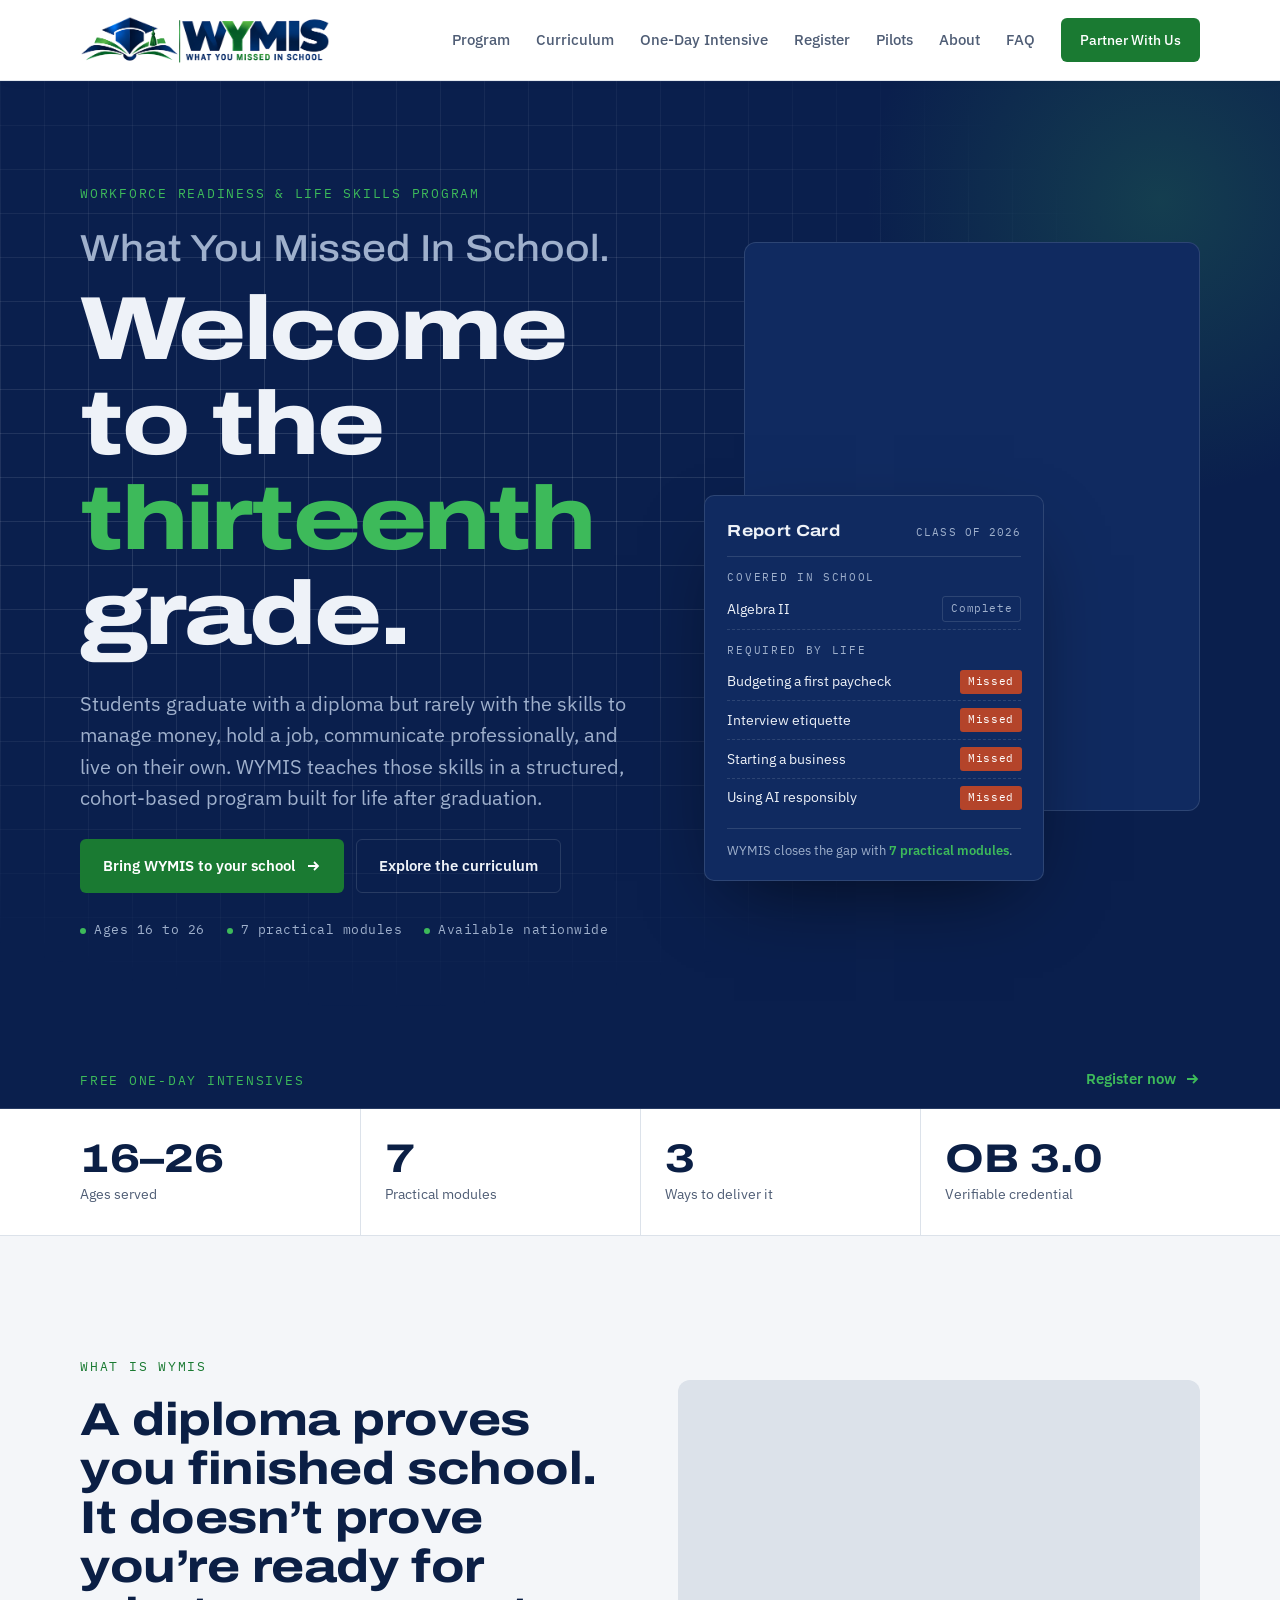
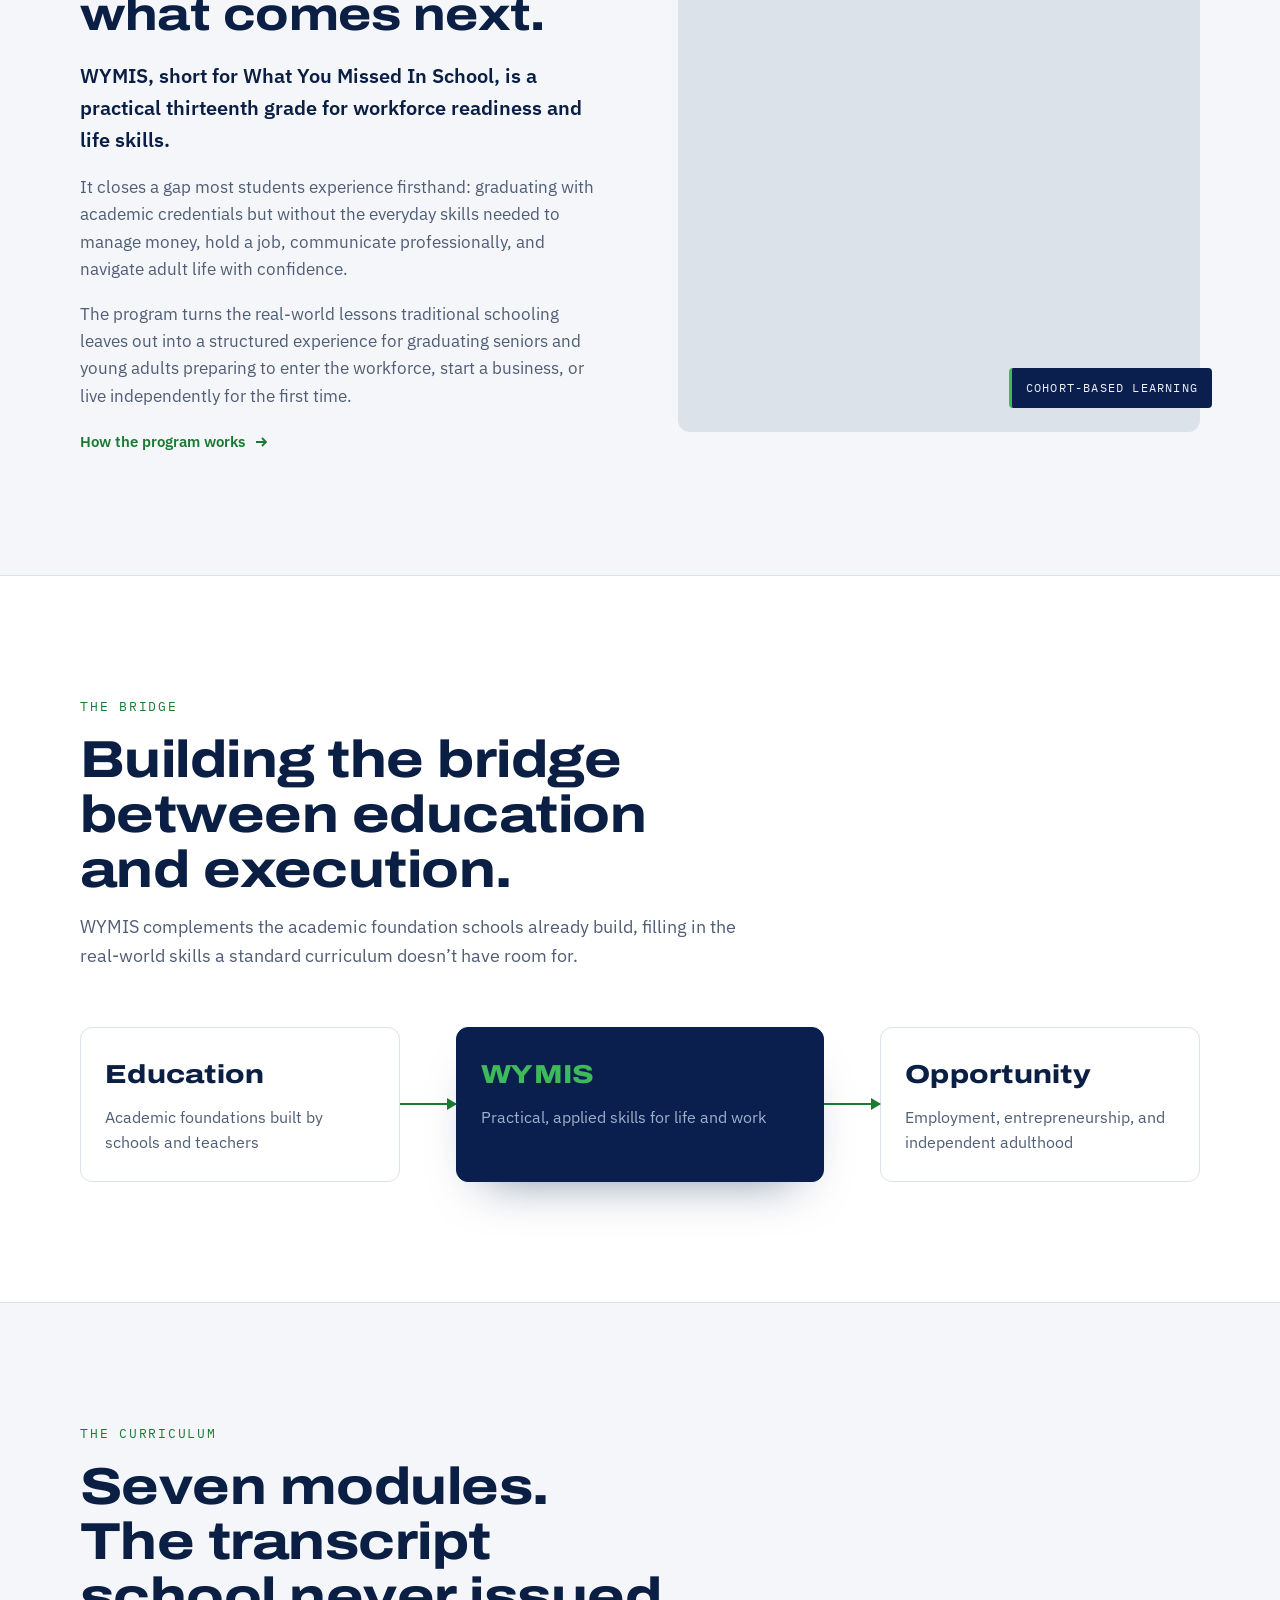
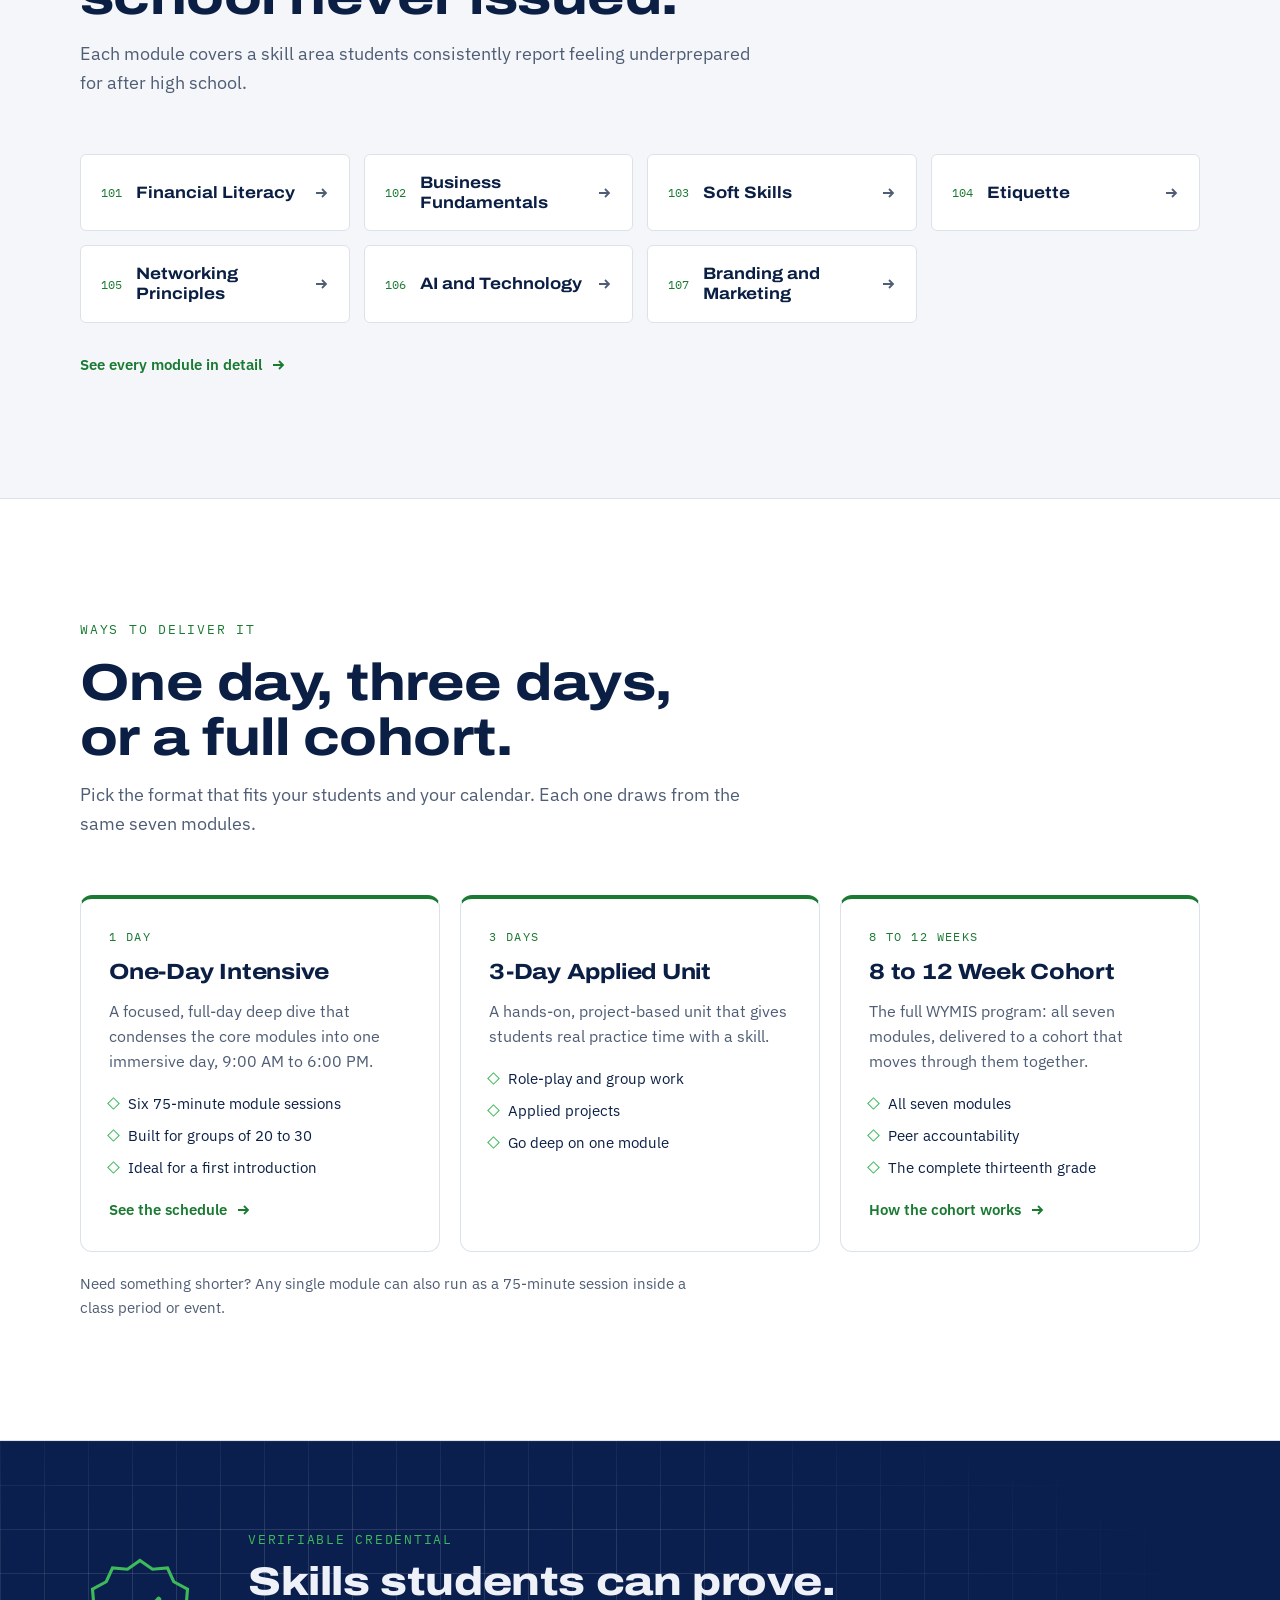
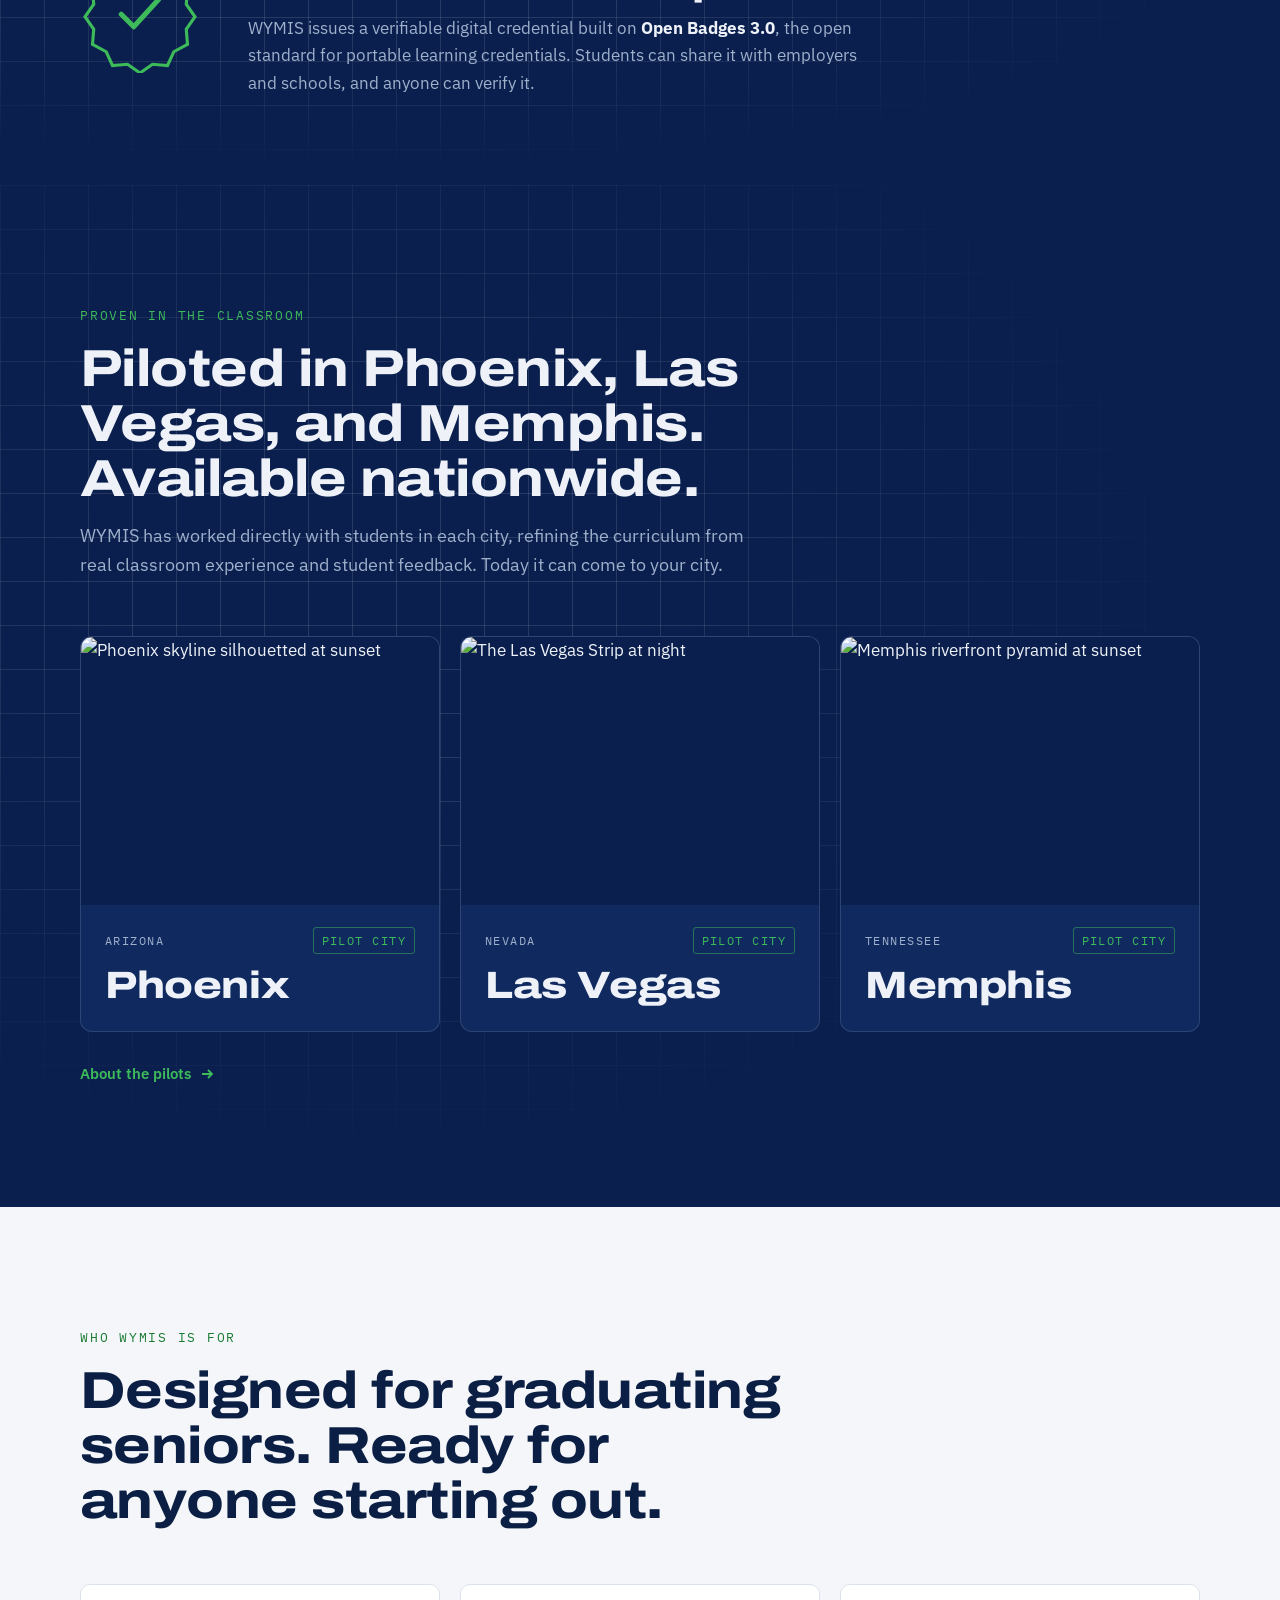
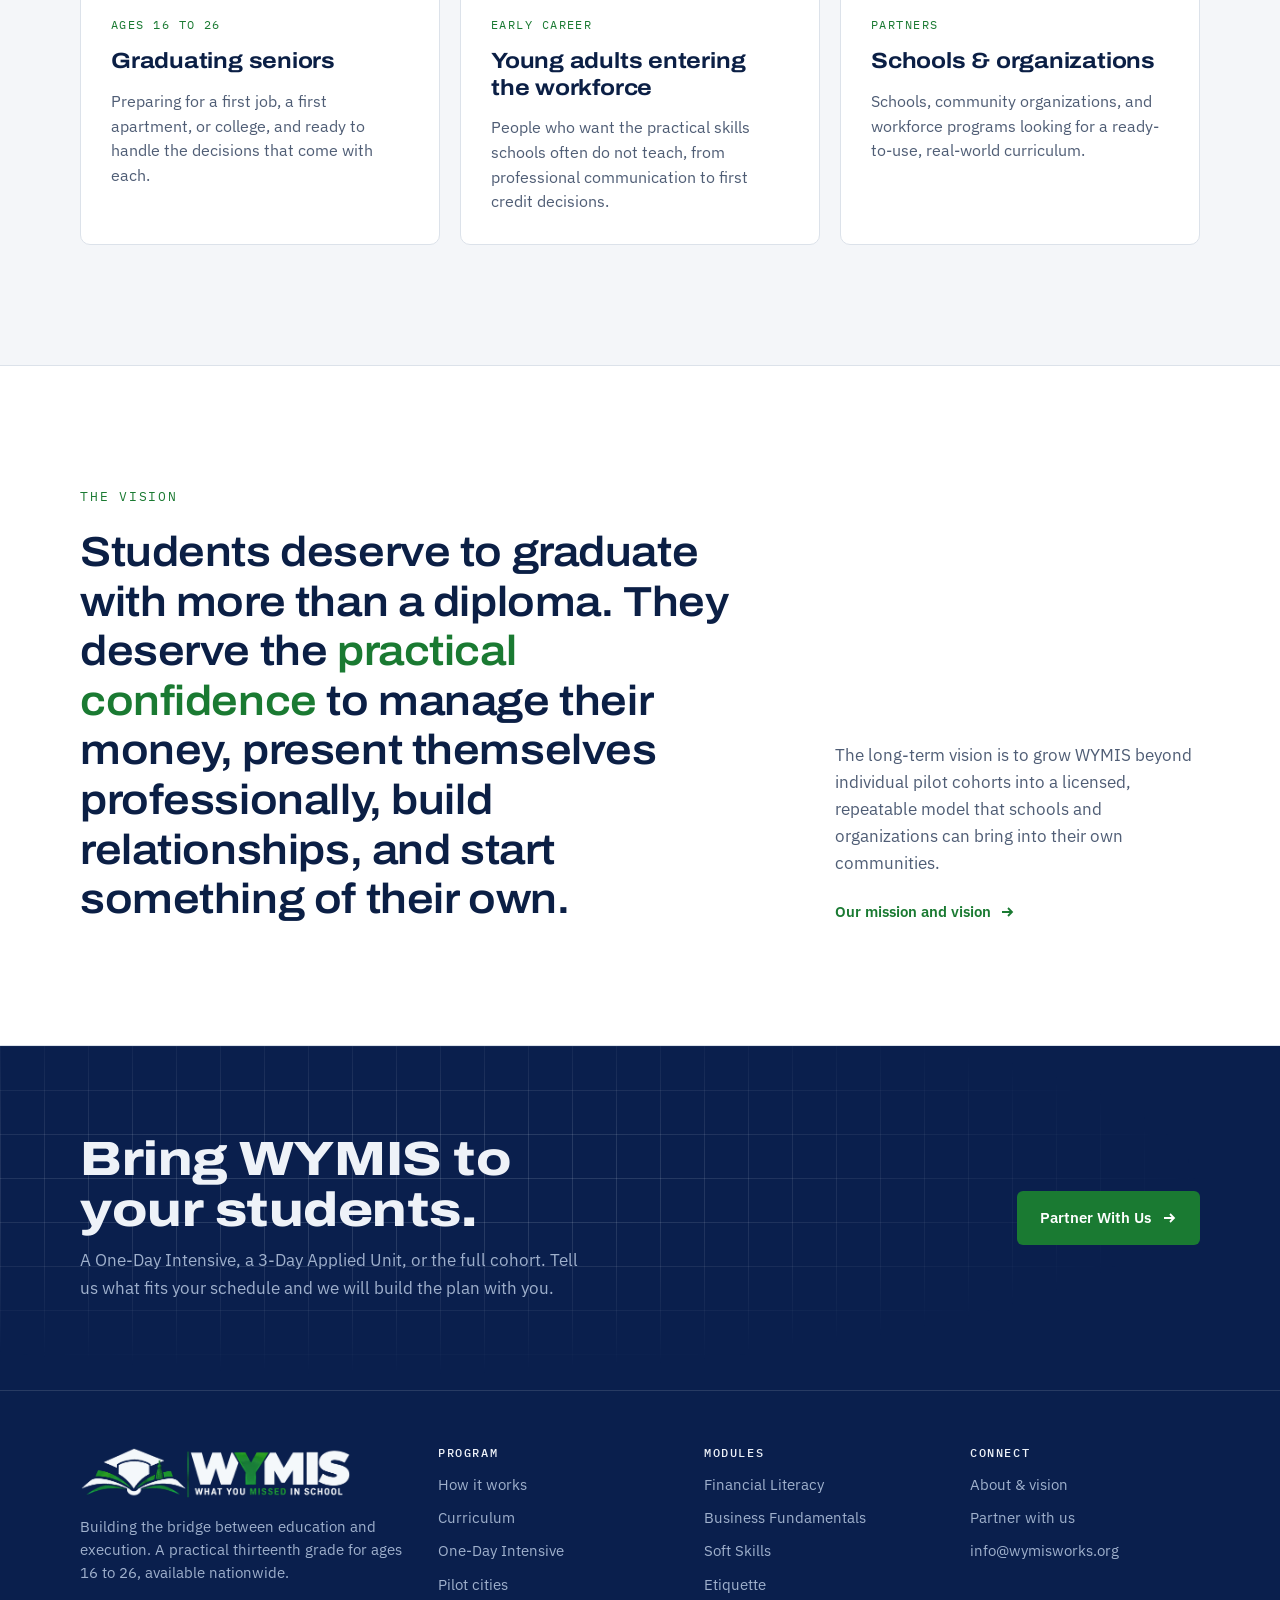
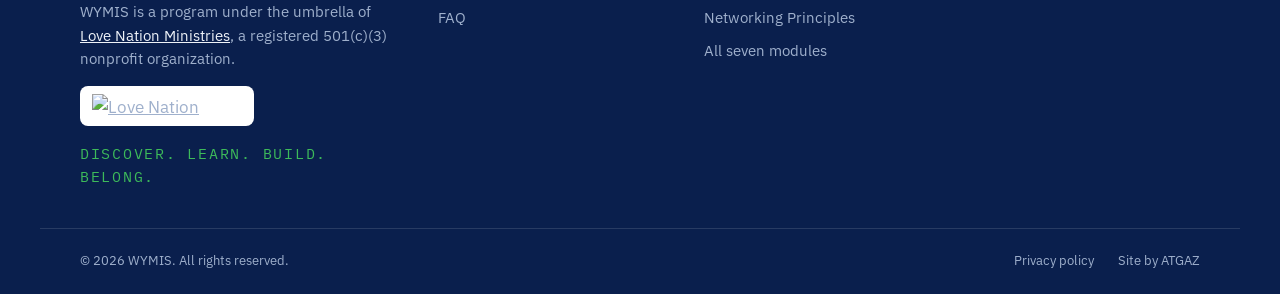
==== index.html @ e47948aa "Rename module to Business Fundamentals; Phoenix open to all, $100 senior dues for high school senior" ====
<!doctype html>
<html lang="en-US">
<head>
<meta charset="utf-8">
<meta name="viewport" content="width=device-width, initial-scale=1, viewport-fit=cover">
<title>WYMIS: What You Missed In School | Life Skills Program</title>
<meta name="description" content="WYMIS bridges education and execution: a practical thirteenth grade for ages 16 to 26 in financial literacy, soft skills, networking, AI, and more.">
<meta name="robots" content="index, follow, max-image-preview:large, max-snippet:-1">
<link rel="canonical" href="https://wymisworks.org/">
<meta name="author" content="Dr. Barry K. Jackson, Ph.D.">
<meta name="theme-color" content="#0A1F4D">
<meta name="geo.region" content="US-AZ">
<meta name="geo.placename" content="Phoenix, Arizona">
<meta name="geo.position" content="33.4484;-112.0740">
<meta name="ICBM" content="33.4484, -112.0740">
<meta property="og:type" content="website">
<meta property="og:site_name" content="WYMIS: What You Missed In School">
<meta property="og:locale" content="en_US">
<meta property="og:title" content="WYMIS: Welcome to the thirteenth grade">
<meta property="og:description" content="WYMIS bridges education and execution: a practical thirteenth grade for ages 16 to 26 in financial literacy, soft skills, networking, AI, and more.">
<meta property="og:url" content="https://wymisworks.org/">
<meta property="og:image" content="https://wymisworks.org/assets/img/og/wymis-og.png">
<meta property="og:image:width" content="1200">
<meta property="og:image:height" content="630">
<meta property="og:image:alt" content="WYMIS logo with the line: Welcome to the thirteenth grade.">
<meta name="twitter:card" content="summary_large_image">
<meta name="twitter:title" content="WYMIS: Welcome to the thirteenth grade">
<meta name="twitter:description" content="WYMIS bridges education and execution: a practical thirteenth grade for ages 16 to 26 in financial literacy, soft skills, networking, AI, and more.">
<meta name="twitter:image" content="https://wymisworks.org/assets/img/og/wymis-og.png">
<link rel="icon" href="favicon.ico" sizes="48x48">
<link rel="icon" href="assets/img/brand/favicon-32.png" type="image/png" sizes="32x32">
<link rel="apple-touch-icon" href="assets/img/brand/apple-touch-icon.png">
<link rel="manifest" href="site.webmanifest">
<link rel="alternate" type="text/plain" title="LLM summary" href="llms.txt">
<link rel="preconnect" href="https://fonts.googleapis.com">
<link rel="preconnect" href="https://fonts.gstatic.com" crossorigin>
<link rel="preconnect" href="https://images.unsplash.com">
<link rel="stylesheet" href="https://fonts.googleapis.com/css2?family=Archivo:wdth,wght@112..125,500..800&family=IBM+Plex+Sans:wght@400;500;600&family=IBM+Plex+Mono:wght@400;500&display=swap">
<link rel="stylesheet" href="assets/css/site.css?v=a4973958">
<script type="application/ld+json">{"@context":"https://schema.org","@graph":[{"@type":"EducationalOrganization","@id":"https://wymisworks.org/#org","name":"WYMIS","alternateName":"What You Missed In School","url":"https://wymisworks.org/","logo":{"@type":"ImageObject","url":"https://wymisworks.org/assets/img/brand/icon-512.png","width":512,"height":512},"image":"https://wymisworks.org/assets/img/og/wymis-og.png","email":"info@wymisworks.org","description":"WYMIS (What You Missed In School) is a cohort-based “thirteenth grade” workforce readiness and life skills program for ages 16 to 26.","founder":{"@id":"https://wymisworks.org/about#barry-jackson"},"slogan":"Building the bridge between education and execution","parentOrganization":{"@type":"NGO","name":"Love Nation Ministries","nonprofitStatus":"Nonprofit501c3","url":"https://lovenationministries.org/","logo":"https://img1.wsimg.com/isteam/ip/a3d9029a-ee77-4795-b8c1-e567b129ffc1/Love%20Nation%20Without%20Slogan%20Transparent%20bg.svg","address":{"@type":"PostalAddress","streetAddress":"1141 East Glendale Avenue","addressLocality":"Phoenix","addressRegion":"AZ","postalCode":"85020","addressCountry":"US"}},"areaServed":[{"@type":"Country","name":"United States"},{"@type":"City","name":"Phoenix","containedInPlace":{"@type":"State","name":"Arizona"}},{"@type":"City","name":"Las Vegas","containedInPlace":{"@type":"State","name":"Nevada"}},{"@type":"City","name":"Memphis","containedInPlace":{"@type":"State","name":"Tennessee"}}],"knowsAbout":["Financial Literacy","Business Fundamentals","Soft Skills","Etiquette","Networking Principles","AI and Technology","Branding and Marketing","Workforce readiness","Life skills education"]},{"@type":"WebSite","@id":"https://wymisworks.org/#website","url":"https://wymisworks.org/","name":"WYMIS","alternateName":"What You Missed In School","publisher":{"@id":"https://wymisworks.org/#org"},"inLanguage":"en-US"},{"@type":"WebPage","@id":"https://wymisworks.org/#webpage","url":"https://wymisworks.org/","name":"WYMIS: What You Missed In School | Life Skills Program","description":"WYMIS bridges education and execution: a practical thirteenth grade for ages 16 to 26 in financial literacy, soft skills, networking, AI, and more.","isPartOf":{"@id":"https://wymisworks.org/#website"},"about":{"@id":"https://wymisworks.org/#org"},"primaryImageOfPage":"https://wymisworks.org/assets/img/og/wymis-og.png","inLanguage":"en-US","dateModified":"2026-10-15"}]}</script>
</head>
<body>
<a class="skip" href="#main">Skip to content</a>
<nav class="nav" aria-label="Main">
  <div class="wrap nav-in">
    <a class="brand" href="./" aria-label="WYMIS home"><picture><source srcset="assets/img/brand/wymis-logo.webp" type="image/webp"><img src="assets/img/brand/wymis-logo.png" alt="WYMIS: What You Missed In School" width="250" height="48" fetchpriority="high"></picture></a>
    <button class="menu-btn" id="menuBtn" aria-label="Open menu" aria-expanded="false" aria-controls="navLinks">
      <svg viewBox="0 0 24 24" fill="none" stroke="currentColor" stroke-width="2" stroke-linecap="round" aria-hidden="true"><path d="M4 7h16M4 12h16M4 17h16"/></svg>
    </button>
    <ul class="nav-links" id="navLinks" data-open="false">
      <li><a href="program">Program</a></li><li><a href="curriculum">Curriculum</a></li><li><a href="intensive">One-Day Intensive</a></li><li><a href="register">Register</a></li><li><a href="pilots">Pilots</a></li><li><a href="about">About</a></li><li><a href="faq">FAQ</a></li>
      <li><a class="btn btn-primary" href="partner">Partner With Us</a></li>
    </ul>
  </div>
</nav>
<main id="main">
<header class="hero grid-bg">
  <div class="wrap hero-in">
    <div class="hero-copy">
      <span class="eyebrow">Workforce Readiness &amp; Life Skills Program</span>
      <h1><span class="thin">What You Missed In School.</span>Welcome to the <em>thirteenth</em> grade.</h1>
      <p class="hero-lede">Students graduate with a diploma but rarely with the skills to manage money, hold a job, communicate professionally, and live on their own. WYMIS teaches those skills in a structured, cohort-based program built for life after graduation.</p>
      <div class="hero-ctas">
        <a class="btn btn-primary" href="partner">Bring WYMIS to your school <svg viewBox="0 0 16 16" fill="none" stroke="currentColor" stroke-width="1.8" aria-hidden="true"><path d="M3 8h10M9 4l4 4-4 4"/></svg></a>
        <a class="btn btn-ghost" href="curriculum">Explore the curriculum</a>
      </div>
      <div class="hero-meta"><span>Ages 16 to 26</span><span>7 practical modules</span><span>Available nationwide</span></div>
    </div>
    <div class="hero-visual">
      <div class="hero-photo"><img src="https://images.unsplash.com/photo-1561409958-c0e6ad782a81?auto=format&fit=crop&crop=faces,center&w=1200&q=75" srcset="https://images.unsplash.com/photo-1561409958-c0e6ad782a81?auto=format&fit=crop&crop=faces,center&w=480&q=75 480w, https://images.unsplash.com/photo-1561409958-c0e6ad782a81?auto=format&fit=crop&crop=faces,center&w=800&q=75 800w, https://images.unsplash.com/photo-1561409958-c0e6ad782a81?auto=format&fit=crop&crop=faces,center&w=1200&q=75 1200w, https://images.unsplash.com/photo-1561409958-c0e6ad782a81?auto=format&fit=crop&crop=faces,center&w=1600&q=75 1600w" sizes="(max-width: 980px) 90vw, 45vw" alt="Graduates throwing their caps in the air" width="1200" height="1500" fetchpriority="high" loading="eager" decoding="async"></div>
      <aside class="card" aria-label="Sample report card comparing what school covers with what life requires">
        <div class="card-top"><strong>Report Card</strong><span>Class of 2026</span></div>
        <div class="rc-group">Covered in school</div>
        <div class="rc-row"><span>Algebra II</span><span class="rc-mark rc-done">Complete</span></div>
        <div class="rc-group">Required by life</div>
        <div>
          <div class="rc-row"><span>Budgeting a first paycheck</span><span class="rc-mark rc-gap">Missed</span></div>
          <div class="rc-row"><span>Interview etiquette</span><span class="rc-mark rc-gap">Missed</span></div>
          <div class="rc-row"><span>Starting a business</span><span class="rc-mark rc-gap">Missed</span></div>
          <div class="rc-row"><span>Using AI responsibly</span><span class="rc-mark rc-gap">Missed</span></div>
        </div>
        <p class="card-foot">WYMIS closes the gap with <b>7 practical modules</b>.</p>
      </aside>
    </div>
  </div>
</header>
<section class="event-strip" aria-label="Upcoming free intensives">
  <div class="wrap event-strip-in">
    <span class="eyebrow">Free One-Day Intensives</span>
    <ul><li><a href="register?event=phoenix-2026-10-24#register"><b>Phoenix, AZ</b><span>Sat, Oct 24</span></a></li><li><a href="register?event=memphis-2026-11-07#register"><b>Memphis, TN</b><span>Sat, Nov 7</span></a></li><li><a href="register?event=las-vegas-2026-12-05#register"><b>Las Vegas, NV</b><span>Sat, Dec 5</span></a></li></ul>
    <a class="link-arrow" href="register">Register now <svg viewBox="0 0 16 16" fill="none" stroke="currentColor" stroke-width="1.8" aria-hidden="true"><path d="M3 8h10M9 4l4 4-4 4"/></svg></a>
  </div>
</section>

<section class="stats" aria-label="Program at a glance">
  <div class="wrap stats-in">
    <div class="stat"><b>16&ndash;26</b><span>Ages served</span></div>
    <div class="stat"><b>7</b><span>Practical modules</span></div>
    <div class="stat"><b>3</b><span>Ways to deliver it</span></div>
    <div class="stat"><b>OB 3.0</b><span>Verifiable credential</span></div>
  </div>
</section>

<section class="section" aria-labelledby="what-h">
  <div class="wrap split">
    <div class="split-copy">
      <span class="eyebrow">What is WYMIS</span>
      <h2 id="what-h">A diploma proves you finished school. It doesn&rsquo;t prove you&rsquo;re ready for what comes next.</h2>
      <div class="prose">
        <p class="lead"><strong>WYMIS, short for What You Missed In School, is a practical thirteenth grade for workforce readiness and life skills.</strong></p>
        <p>It closes a gap most students experience firsthand: graduating with academic credentials but without the everyday skills needed to manage money, hold a job, communicate professionally, and navigate adult life with confidence.</p>
        <p>The program turns the real-world lessons traditional schooling leaves out into a structured experience for graduating seniors and young adults preparing to enter the workforce, start a business, or live independently for the first time.</p>
      </div>
      <a class="link-arrow" href="program">How the program works <svg viewBox="0 0 16 16" fill="none" stroke="currentColor" stroke-width="1.8" aria-hidden="true"><path d="M3 8h10M9 4l4 4-4 4"/></svg></a>
    </div>
    <div class="split-media">
      <div class="photo tall"><img src="https://images.unsplash.com/photo-1744320911030-1ab998d994d7?auto=format&fit=crop&crop=faces,center&w=1200&q=75" srcset="https://images.unsplash.com/photo-1744320911030-1ab998d994d7?auto=format&fit=crop&crop=faces,center&w=480&q=75 480w, https://images.unsplash.com/photo-1744320911030-1ab998d994d7?auto=format&fit=crop&crop=faces,center&w=800&q=75 800w, https://images.unsplash.com/photo-1744320911030-1ab998d994d7?auto=format&fit=crop&crop=faces,center&w=1200&q=75 1200w, https://images.unsplash.com/photo-1744320911030-1ab998d994d7?auto=format&fit=crop&crop=faces,center&w=1600&q=75 1600w" sizes="(max-width: 900px) 100vw, 50vw" alt="Three smiling young women posing together on campus steps" width="1200" height="1500" loading="lazy" decoding="async"></div>
      <span class="photo-tag">Cohort-based learning</span>
    </div>
  </div>
</section>

<section class="section surface" aria-labelledby="bridge-h">
  <div class="wrap">
    <div class="section-head">
      <span class="eyebrow">The bridge</span>
      <h2 id="bridge-h">Building the bridge between education and execution.</h2>
      <p>WYMIS complements the academic foundation schools already build, filling in the real-world skills a standard curriculum doesn&rsquo;t have room for.</p>
    </div>
    <div class="bridge" role="list" aria-label="Education to WYMIS to Opportunity">
  <div class="bridge-node" role="listitem"><span class="bridge-k">Education</span><p>Academic foundations built by schools and teachers</p></div>
  <span class="bridge-arrow" aria-hidden="true"></span>
  <div class="bridge-node is-wymis" role="listitem"><span class="bridge-k">WYMIS</span><p>Practical, applied skills for life and work</p></div>
  <span class="bridge-arrow" aria-hidden="true"></span>
  <div class="bridge-node" role="listitem"><span class="bridge-k">Opportunity</span><p>Employment, entrepreneurship, and independent adulthood</p></div>
</div>
  </div>
</section>

<section class="section" aria-labelledby="cur-h">
  <div class="wrap">
    <div class="section-head">
      <span class="eyebrow">The Curriculum</span>
      <h2 id="cur-h">Seven modules. The transcript school never issued.</h2>
      <p>Each module covers a skill area students consistently report feeling underprepared for after high school.</p>
    </div>
    <div class="mod-list"><a class="mod-chip" href="curriculum#financial-literacy"><span class="code">101</span><b>Financial Literacy</b><svg viewBox="0 0 16 16" fill="none" stroke="currentColor" stroke-width="1.8" aria-hidden="true"><path d="M3 8h10M9 4l4 4-4 4"/></svg></a><a class="mod-chip" href="curriculum#business-fundamentals"><span class="code">102</span><b>Business Fundamentals</b><svg viewBox="0 0 16 16" fill="none" stroke="currentColor" stroke-width="1.8" aria-hidden="true"><path d="M3 8h10M9 4l4 4-4 4"/></svg></a><a class="mod-chip" href="curriculum#soft-skills"><span class="code">103</span><b>Soft Skills</b><svg viewBox="0 0 16 16" fill="none" stroke="currentColor" stroke-width="1.8" aria-hidden="true"><path d="M3 8h10M9 4l4 4-4 4"/></svg></a><a class="mod-chip" href="curriculum#etiquette"><span class="code">104</span><b>Etiquette</b><svg viewBox="0 0 16 16" fill="none" stroke="currentColor" stroke-width="1.8" aria-hidden="true"><path d="M3 8h10M9 4l4 4-4 4"/></svg></a><a class="mod-chip" href="curriculum#networking-principles"><span class="code">105</span><b>Networking Principles</b><svg viewBox="0 0 16 16" fill="none" stroke="currentColor" stroke-width="1.8" aria-hidden="true"><path d="M3 8h10M9 4l4 4-4 4"/></svg></a><a class="mod-chip" href="curriculum#ai-and-technology"><span class="code">106</span><b>AI and Technology</b><svg viewBox="0 0 16 16" fill="none" stroke="currentColor" stroke-width="1.8" aria-hidden="true"><path d="M3 8h10M9 4l4 4-4 4"/></svg></a><a class="mod-chip" href="curriculum#branding-and-marketing"><span class="code">107</span><b>Branding and Marketing</b><svg viewBox="0 0 16 16" fill="none" stroke="currentColor" stroke-width="1.8" aria-hidden="true"><path d="M3 8h10M9 4l4 4-4 4"/></svg></a></div>
    <p style="margin-top:28px"><a class="link-arrow" href="curriculum">See every module in detail <svg viewBox="0 0 16 16" fill="none" stroke="currentColor" stroke-width="1.8" aria-hidden="true"><path d="M3 8h10M9 4l4 4-4 4"/></svg></a></p>
  </div>
</section>

<section class="section surface" aria-labelledby="ways-h">
  <div class="wrap">
    <div class="section-head">
      <span class="eyebrow">Ways to deliver it</span>
      <h2 id="ways-h">One day, three days, or a full cohort.</h2>
      <p>Pick the format that fits your students and your calendar. Each one draws from the same seven modules.</p>
    </div>
    <div class="fmt3-grid"><article class="fmt3">
      <span class="fmt3-k">1 day</span>
      <h3>One-Day Intensive</h3>
      <p>A focused, full-day deep dive that condenses the core modules into one immersive day, 9:00 AM to 6:00 PM.</p>
      <ul class="checks"><li>Six 75-minute module sessions</li><li>Built for groups of 20 to 30</li><li>Ideal for a first introduction</li></ul>
      <a class="link-arrow" href="intensive">See the schedule <svg viewBox="0 0 16 16" fill="none" stroke="currentColor" stroke-width="1.8" aria-hidden="true"><path d="M3 8h10M9 4l4 4-4 4"/></svg></a>
    </article><article class="fmt3">
      <span class="fmt3-k">3 days</span>
      <h3>3-Day Applied Unit</h3>
      <p>A hands-on, project-based unit that gives students real practice time with a skill.</p>
      <ul class="checks"><li>Role-play and group work</li><li>Applied projects</li><li>Go deep on one module</li></ul>
      
    </article><article class="fmt3">
      <span class="fmt3-k">8 to 12 weeks</span>
      <h3>8 to 12 Week Cohort</h3>
      <p>The full WYMIS program: all seven modules, delivered to a cohort that moves through them together.</p>
      <ul class="checks"><li>All seven modules</li><li>Peer accountability</li><li>The complete thirteenth grade</li></ul>
      <a class="link-arrow" href="program">How the cohort works <svg viewBox="0 0 16 16" fill="none" stroke="currentColor" stroke-width="1.8" aria-hidden="true"><path d="M3 8h10M9 4l4 4-4 4"/></svg></a>
    </article></div><p class="fmt3-note">Need something shorter? Any single module can also run as a 75-minute session inside a class period or event.</p>
  </div>
</section>
<section class="section tight on-navy grid-bg" aria-labelledby="cred-h">
  <div class="wrap cred">
    <div class="cred-badge" aria-hidden="true"><svg viewBox="0 0 96 96" fill="none"><path d="M48 6l10 7 12-1 5 11 11 6-1 12 7 10-7 10 1 12-11 6-5 11-12-1-10 7-10-7-12 1-5-11-11-6 1-12-7-10 7-10-1-12 11-6 5-11 12 1z" stroke="currentColor" stroke-width="2.5"/><path d="M33 49l10 10 20-22" stroke="currentColor" stroke-width="4" stroke-linecap="round" stroke-linejoin="round"/></svg></div>
    <div class="cred-copy">
      <span class="eyebrow">Verifiable credential</span>
      <h2 id="cred-h">Skills students can prove.</h2>
      <p>WYMIS issues a verifiable digital credential built on <strong>Open Badges 3.0</strong>, the open standard for portable learning credentials. Students can share it with employers and schools, and anyone can verify it.</p>
    </div>
  </div>
</section>

<section class="section on-navy grid-bg" aria-labelledby="pil-h">
  <div class="wrap">
    <div class="section-head">
      <span class="eyebrow">Proven in the classroom</span>
      <h2 id="pil-h">Piloted in Phoenix, Las Vegas, and Memphis. Available nationwide.</h2>
      <p>WYMIS has worked directly with students in each city, refining the curriculum from real classroom experience and student feedback. Today it can come to your city.</p>
    </div>
    <div class="cities"><article class="city">
      <div class="photo"><img src="https://images.unsplash.com/photo-1617407867182-2c3730f7fe29?auto=format&fit=crop&crop=faces,center&w=800&q=75" srcset="https://images.unsplash.com/photo-1617407867182-2c3730f7fe29?auto=format&fit=crop&crop=faces,center&w=480&q=75 480w, https://images.unsplash.com/photo-1617407867182-2c3730f7fe29?auto=format&fit=crop&crop=faces,center&w=800&q=75 800w, https://images.unsplash.com/photo-1617407867182-2c3730f7fe29?auto=format&fit=crop&crop=faces,center&w=1200&q=75 1200w" sizes="(max-width: 860px) 100vw, 33vw" alt="Phoenix skyline silhouetted at sunset" width="800" height="600" loading="lazy" decoding="async"></div>
      <div class="city-body"><div class="city-top"><span>Arizona</span><span class="tag">Pilot city</span></div><h3>Phoenix</h3></div>
    </article><article class="city">
      <div class="photo"><img src="https://images.unsplash.com/photo-1723585126886-f31a77294a43?auto=format&fit=crop&crop=faces,center&w=800&q=75" srcset="https://images.unsplash.com/photo-1723585126886-f31a77294a43?auto=format&fit=crop&crop=faces,center&w=480&q=75 480w, https://images.unsplash.com/photo-1723585126886-f31a77294a43?auto=format&fit=crop&crop=faces,center&w=800&q=75 800w, https://images.unsplash.com/photo-1723585126886-f31a77294a43?auto=format&fit=crop&crop=faces,center&w=1200&q=75 1200w" sizes="(max-width: 860px) 100vw, 33vw" alt="The Las Vegas Strip at night" width="800" height="600" loading="lazy" decoding="async"></div>
      <div class="city-body"><div class="city-top"><span>Nevada</span><span class="tag">Pilot city</span></div><h3>Las Vegas</h3></div>
    </article><article class="city">
      <div class="photo"><img src="https://images.unsplash.com/photo-1577055383519-ca48a5d859be?auto=format&fit=crop&crop=faces,center&w=800&q=75" srcset="https://images.unsplash.com/photo-1577055383519-ca48a5d859be?auto=format&fit=crop&crop=faces,center&w=480&q=75 480w, https://images.unsplash.com/photo-1577055383519-ca48a5d859be?auto=format&fit=crop&crop=faces,center&w=800&q=75 800w, https://images.unsplash.com/photo-1577055383519-ca48a5d859be?auto=format&fit=crop&crop=faces,center&w=1200&q=75 1200w" sizes="(max-width: 860px) 100vw, 33vw" alt="Memphis riverfront pyramid at sunset" width="800" height="600" loading="lazy" decoding="async"></div>
      <div class="city-body"><div class="city-top"><span>Tennessee</span><span class="tag">Pilot city</span></div><h3>Memphis</h3></div>
    </article></div>
    <p style="margin-top:28px"><a class="link-arrow" href="pilots">About the pilots <svg viewBox="0 0 16 16" fill="none" stroke="currentColor" stroke-width="1.8" aria-hidden="true"><path d="M3 8h10M9 4l4 4-4 4"/></svg></a></p>
  </div>
</section>

<section class="section" aria-labelledby="aud-h">
  <div class="wrap">
    <div class="section-head">
      <span class="eyebrow">Who WYMIS is for</span>
      <h2 id="aud-h">Designed for graduating seniors. Ready for anyone starting out.</h2>
    </div>
    <div class="aud">
  <article class="aud-item"><span class="aud-label">Ages 16 to 26</span><h3>Graduating seniors</h3><p>Preparing for a first job, a first apartment, or college, and ready to handle the decisions that come with each.</p></article>
  <article class="aud-item"><span class="aud-label">Early career</span><h3>Young adults entering the workforce</h3><p>People who want the practical skills schools often do not teach, from professional communication to first credit decisions.</p></article>
  <article class="aud-item"><span class="aud-label">Partners</span><h3>Schools &amp; organizations</h3><p>Schools, community organizations, and workforce programs looking for a ready-to-use, real-world curriculum.</p></article>
</div>
  </div>
</section>

<section class="section surface vision" aria-labelledby="vis-h">
  <div class="wrap vision-in">
    <div style="display:grid;gap:22px;min-width:0">
      <span class="eyebrow" id="vis-h">The Vision</span>
      <blockquote>Students deserve to graduate with more than a diploma. They deserve the <em>practical confidence</em> to manage their money, present themselves professionally, build relationships, and start something of their own.</blockquote>
    </div>
    <div class="vision-side">
      <p>The long-term vision is to grow WYMIS beyond individual pilot cohorts into a licensed, repeatable model that schools and organizations can bring into their own communities.</p>
      <a class="link-arrow" href="about">Our mission and vision <svg viewBox="0 0 16 16" fill="none" stroke="currentColor" stroke-width="1.8" aria-hidden="true"><path d="M3 8h10M9 4l4 4-4 4"/></svg></a>
    </div>
  </div>
</section>
<section class="cta-band grid-bg" aria-label="Partner with WYMIS">
  <div class="wrap cta-in">
    <div><h2>Bring WYMIS to your students.</h2><p>A One-Day Intensive, a 3-Day Applied Unit, or the full cohort. Tell us what fits your schedule and we will build the plan with you.</p></div>
    <a class="btn btn-primary" href="partner">Partner With Us <svg viewBox="0 0 16 16" fill="none" stroke="currentColor" stroke-width="1.8" aria-hidden="true"><path d="M3 8h10M9 4l4 4-4 4"/></svg></a>
  </div>
</section>

</main>
<footer class="site-foot">
  <div class="wrap foot-top">
    <div class="foot-brand">
      <a href="./" aria-label="WYMIS home"><picture><source srcset="assets/img/brand/wymis-logo-light.webp" type="image/webp"><img src="assets/img/brand/wymis-logo-light.png" alt="WYMIS: What You Missed In School" width="271" height="52" loading="lazy"></picture></a>
      <p>Building the bridge between education and execution. A practical thirteenth grade for ages 16 to 26, available nationwide.</p>
      <p class="foot-np">WYMIS is a program under the umbrella of <a href="https://lovenationministries.org/" target="_blank" rel="noopener">Love Nation Ministries<span class="sr-only"> (opens in a new tab)</span></a>, a registered 501(c)(3) nonprofit organization.</p>
      <a class="foot-np-logo" href="https://lovenationministries.org/" target="_blank" rel="noopener" aria-label="Love Nation Ministries (opens in a new tab)"><img src="https://img1.wsimg.com/isteam/ip/a3d9029a-ee77-4795-b8c1-e567b129ffc1/Love%20Nation%20Without%20Slogan%20Transparent%20bg.svg" alt="Love Nation Ministries" width="150" height="24" loading="lazy"></a>
      <p class="foot-tag">Discover. Learn. Build. Belong.</p>
    </div>
    <div class="foot-col"><h2>Program</h2><a href="program">How it works</a><a href="curriculum">Curriculum</a><a href="intensive">One-Day Intensive</a><a href="pilots">Pilot cities</a><a href="faq">FAQ</a></div>
    <div class="foot-col"><h2>Modules</h2><a href="curriculum#financial-literacy">Financial Literacy</a><a href="curriculum#business-fundamentals">Business Fundamentals</a><a href="curriculum#soft-skills">Soft Skills</a><a href="curriculum#etiquette">Etiquette</a><a href="curriculum#networking-principles">Networking Principles</a><a href="curriculum">All seven modules</a></div>
    <div class="foot-col"><h2>Connect</h2><a href="about">About &amp; vision</a><a href="partner">Partner with us</a><a href="mailto:info@wymisworks.org">info@wymisworks.org</a></div>
  </div>
  <div class="wrap foot-bot">
    <span>&copy; <span id="year">2026</span> WYMIS. All rights reserved.</span>
    <span class="foot-links"><a href="privacy">Privacy policy</a><span>Site by <a href="https://atgaz.com" target="_blank" rel="noopener">ATGAZ<span class="sr-only"> (opens in a new tab)</span></a></span></span>
  </div>
</footer>
<script src="assets/js/site.js?v=491061cc" defer></script>
</body>
</html>
---- assets/css/site.css ----
/* WYMIS site styles
   Layout: navy "chalkboard" bands framing light content sections; curriculum set as an academic transcript.
   Palette: navy ink, brass accent, cool paper neutrals. Type: Archivo (expanded display), IBM Plex Sans (body), IBM Plex Mono (labels). */
:root{
  --bg:#F4F6F9;
  --surface:#FFFFFF;
  --fg:#0B1F45;
  --muted:#4F5D75;
  --line:#DCE2EA;
  --accent:#3DBA5A;
  --accent-ink:#1A7A32;
  --btn:#1A7A32;
  --btn-hover:#14612A;
  --btn-fg:#FFFFFF;
  --miss:#B4442A;
  --navy:#0A1F4D;
  --navy-2:#102A60;
  --on-navy:#EEF2F8;
  --on-navy-muted:#9FB0CC;
  --navy-line:rgba(238,242,248,.13);
  --nav-bg:#FFFFFF;
  --nav-fg:#0B1F45;
  --nav-muted:#4F5D75;
  --nav-line:#E3E8EF;
  --ok:#3E8E6A;
  --err:#C0533A;
  --f-display:"Archivo","Helvetica Neue",Arial,sans-serif;
  --f-body:"IBM Plex Sans",system-ui,-apple-system,"Segoe UI",sans-serif;
  --f-mono:"IBM Plex Mono",ui-monospace,SFMono-Regular,Menlo,monospace;
  --wrap:1200px;
  --r:6px;
  --r-lg:12px;
}
/* Single light theme on every device so the brand looks the same everywhere */
:root{color-scheme:light}

*{box-sizing:border-box}
html{scroll-behavior:smooth;-webkit-text-size-adjust:100%}
body{margin:0;background:var(--bg);color:var(--fg);font-family:var(--f-body);font-size:17px;line-height:1.6;-webkit-font-smoothing:antialiased}
img{max-width:100%;display:block}
h1,h2,h3{font-family:var(--f-display);font-stretch:118%;line-height:1.06;margin:0;text-wrap:balance;letter-spacing:-.01em}
p{margin:0}
a{color:inherit}
:focus-visible{outline:2px solid var(--accent);outline-offset:3px;border-radius:3px}
.skip{position:absolute;left:-9999px;top:0;background:var(--btn);color:var(--btn-fg);padding:10px 16px;z-index:100;font-weight:600}
.skip:focus{left:16px;top:16px}
.sr-only{position:absolute;width:1px;height:1px;overflow:hidden;clip:rect(0 0 0 0);white-space:nowrap}
.wrap{max-width:var(--wrap);margin-inline:auto;padding-inline:clamp(16px,4vw,40px)}
.eyebrow{font-family:var(--f-mono);font-size:12.5px;letter-spacing:.14em;text-transform:uppercase;color:var(--accent-ink)}
.on-navy .eyebrow,.hero .eyebrow,.page-hero .eyebrow{color:var(--accent)}
.section{padding-block:clamp(72px,10vw,120px)}
.section.tight{padding-block:clamp(56px,7vw,88px)}
.section-head{display:grid;gap:16px;max-width:740px;margin-bottom:clamp(36px,5vw,56px)}
.section-head h2{font-size:clamp(32px,4.4vw,52px);font-weight:750}
.section-head p{color:var(--muted);font-size:18px;max-width:62ch}
.on-navy{background:var(--navy);color:var(--on-navy)}
.on-navy .section-head p{color:var(--on-navy-muted)}
.surface{background:var(--surface);border-block:1px solid var(--line)}
.prose{display:grid;gap:18px;max-width:64ch;color:var(--muted)}
.prose strong{color:var(--fg);font-weight:600}
.lead{font-size:clamp(18px,1.7vw,20px);color:var(--fg)}

/* Buttons */
.btn{display:inline-flex;align-items:center;gap:10px;font-family:var(--f-body);font-weight:600;font-size:15px;padding:14px 22px;border-radius:var(--r);text-decoration:none;border:1px solid transparent;cursor:pointer;transition:transform .2s ease,background .2s ease,border-color .2s ease,color .2s ease}
.btn-primary{background:var(--btn);color:var(--btn-fg)}
.btn-primary:hover{transform:translateY(-1px);background:var(--btn-hover);color:var(--btn-fg)}
.btn-ghost{border-color:var(--navy-line);color:var(--on-navy)}
.btn-ghost:hover{border-color:var(--on-navy-muted)}
.btn-outline{border-color:var(--line);color:var(--fg);background:var(--surface)}
.btn-outline:hover{border-color:var(--fg)}
.btn svg{width:16px;height:16px}
.link-arrow{display:inline-flex;align-items:center;gap:8px;font-weight:600;font-size:15px;text-decoration:none;color:var(--accent-ink);border-bottom:1px solid transparent;transition:border-color .2s}
.link-arrow:hover{border-color:currentColor}
.link-arrow svg{width:16px;height:16px;flex:none}
.on-navy .link-arrow{color:var(--accent)}

/* Nav */
.nav{position:sticky;top:env(safe-area-inset-top,0px);z-index:50;background:color-mix(in srgb,var(--nav-bg) 95%,transparent);backdrop-filter:saturate(140%) blur(10px);-webkit-backdrop-filter:saturate(140%) blur(10px);border-bottom:1px solid var(--nav-line);color:var(--nav-fg);box-shadow:0 1px 12px -6px rgba(10,31,77,.18)}
.nav-in{display:flex;align-items:center;justify-content:space-between;gap:24px;height:80px}
.brand{display:flex;align-items:center;text-decoration:none;flex:none}
.brand img{height:48px;width:auto;display:block}
.nav-links{display:flex;align-items:center;gap:26px;list-style:none;margin:0;padding:0}
.nav-links a{white-space:nowrap;text-decoration:none;font-size:14.5px;font-weight:500;color:var(--nav-muted);transition:color .2s;position:relative}
.nav-links a:not(.btn):hover,.nav-links a:not(.btn)[aria-current="page"]{color:var(--nav-fg)}
.nav-links a[aria-current="page"]::after{content:"";position:absolute;left:0;right:0;bottom:-8px;height:2px;background:var(--accent)}
.nav-links .btn{padding:10px 18px;font-size:14px;color:var(--btn-fg)}
.nav-links .btn::after{display:none}
.nav-links .btn:hover{color:var(--btn-fg)}
.menu-btn{display:none;background:none;border:1px solid var(--nav-line);color:var(--nav-fg);border-radius:var(--r);width:44px;height:44px;cursor:pointer}
.menu-btn svg{width:20px;height:20px}
@media (max-width:1120px){
  .brand img{height:40px}
  .menu-btn{display:grid;place-items:center}
  .nav-links{position:absolute;left:0;right:0;top:80px;flex-direction:column;align-items:stretch;gap:0;background:var(--nav-bg);border-bottom:1px solid var(--nav-line);padding:8px clamp(16px,4vw,40px) 20px}
  .nav-links[data-open="false"]{display:none}
  .nav-links li a{display:block;padding:14px 0;border-bottom:1px solid var(--nav-line)}
  .nav-links a[aria-current="page"]::after{display:none}
  .nav-links a:not(.btn)[aria-current="page"]{color:var(--accent-ink)}
  .nav-links li:last-child a{border:0;margin-top:14px;justify-content:center}
}

/* Grid texture shared by navy bands */
.grid-bg{position:relative;isolation:isolate;overflow:hidden}
.grid-bg::before{content:"";position:absolute;inset:0;z-index:-1;
  background-image:linear-gradient(var(--navy-line) 1px,transparent 1px),linear-gradient(90deg,var(--navy-line) 1px,transparent 1px);
  background-size:44px 44px;mask-image:radial-gradient(ellipse 80% 70% at 30% 40%,#000 25%,transparent 80%);-webkit-mask-image:radial-gradient(ellipse 80% 70% at 30% 40%,#000 25%,transparent 80%)}

/* Home hero */
.hero{background:var(--navy);color:var(--on-navy)}
.hero::after{content:"";position:absolute;z-index:-1;width:640px;height:640px;right:-200px;top:-200px;border-radius:50%;background:radial-gradient(circle,color-mix(in srgb,var(--accent) 20%,transparent),transparent 65%)}
.hero-in{display:grid;grid-template-columns:1.05fr .95fr;gap:clamp(40px,6vw,80px);align-items:center;padding-block:clamp(56px,8vw,104px) clamp(72px,9vw,112px)}
.hero-copy{display:grid;gap:26px;min-width:0}
.hero h1{font-size:clamp(46px,7vw,92px);font-weight:800;font-stretch:122%;letter-spacing:-.025em}
.hero h1 .thin{display:block;font-weight:500;font-stretch:112%;color:var(--on-navy-muted);font-size:.42em;letter-spacing:0;margin-bottom:.35em}
.hero h1 em,.page-hero h1 em{font-style:normal;color:var(--accent)}
.hero-lede{font-size:clamp(17px,1.6vw,19.5px);color:var(--on-navy-muted);max-width:52ch}
.hero-ctas{display:flex;flex-wrap:wrap;gap:12px}
.hero-meta{display:flex;flex-wrap:wrap;gap:8px 22px;font-family:var(--f-mono);font-size:12.5px;color:var(--on-navy-muted);letter-spacing:.04em}
.hero-meta span::before{content:"";display:inline-block;width:6px;height:6px;background:var(--accent);border-radius:50%;margin-right:8px;vertical-align:middle}
.hero-visual{position:relative;min-width:0;padding:0 0 70px 40px}
.hero-photo{border-radius:var(--r-lg);overflow:hidden;aspect-ratio:4/5;background:var(--navy-2);border:1px solid var(--navy-line);max-width:100%}
.hero-photo img{width:100%;height:100%;object-fit:cover}
.hero-visual .card{position:absolute;left:0;bottom:0;width:min(340px,82%)}
@media (max-width:980px){.hero-in{grid-template-columns:1fr}.hero-visual{max-width:560px;padding-left:24px}}

/* Report card */
.card{background:var(--navy-2);border:1px solid var(--navy-line);border-radius:10px;padding:22px 22px 18px;box-shadow:0 30px 80px -30px rgba(0,0,0,.65);color:var(--on-navy)}
.card-top{display:flex;justify-content:space-between;align-items:baseline;gap:12px;padding-bottom:12px;border-bottom:1px solid var(--navy-line);margin-bottom:4px}
.card-top strong{font-family:var(--f-display);font-stretch:118%;font-size:16px;letter-spacing:.02em}
.card-top span{font-family:var(--f-mono);font-size:11px;color:var(--on-navy-muted);letter-spacing:.1em;text-transform:uppercase}
.rc-group{font-family:var(--f-mono);font-size:10.5px;letter-spacing:.16em;text-transform:uppercase;color:var(--on-navy-muted);margin:12px 0 4px}
.rc-row{display:grid;grid-template-columns:1fr auto;gap:12px;align-items:center;padding:7px 0;border-bottom:1px dashed var(--navy-line);font-size:14px}
.rc-row:last-child{border-bottom:0}
.rc-mark{font-family:var(--f-mono);font-size:11px;letter-spacing:.06em;padding:3px 8px;border-radius:3px;white-space:nowrap}
.rc-done{color:var(--on-navy-muted);border:1px solid var(--navy-line)}
.rc-gap{color:#fff;background:var(--miss);animation:stamp .5s cubic-bezier(.2,.9,.3,1.3) both}
.rc-row:nth-of-type(1) .rc-gap{animation-delay:.3s}
.rc-row:nth-of-type(2) .rc-gap{animation-delay:.45s}
.rc-row:nth-of-type(3) .rc-gap{animation-delay:.6s}
.rc-row:nth-of-type(4) .rc-gap{animation-delay:.75s}
@keyframes stamp{from{transform:scale(1.5) rotate(-6deg);opacity:.2}to{transform:none;opacity:1}}
.card-foot{margin-top:12px;padding-top:12px;border-top:1px solid var(--navy-line);font-size:13px;color:var(--on-navy-muted)}
.card-foot b{color:var(--accent);font-weight:600}

/* Page hero (subpages) */
.page-hero{position:relative;background:var(--navy);color:var(--on-navy);isolation:isolate;overflow:hidden}
.page-hero .ph-img{position:absolute;inset:0;z-index:-2}
.page-hero .ph-img img{width:100%;height:100%;object-fit:cover}
.page-hero::after{content:"";position:absolute;inset:0;z-index:-1;background:linear-gradient(90deg,var(--navy) 0%,color-mix(in srgb,var(--navy) 88%,transparent) 45%,color-mix(in srgb,var(--navy) 45%,transparent) 100%)}
.ph-in{display:grid;gap:22px;justify-items:start;padding-block:clamp(56px,8vw,104px)}
.ph-in > *{max-width:780px}
.page-hero h1{font-size:clamp(40px,6vw,76px);font-weight:800;font-stretch:122%;letter-spacing:-.02em}
.page-hero p.ph-lede{font-size:clamp(17px,1.6vw,19.5px);color:var(--on-navy-muted);max-width:56ch}
@media (max-width:700px){.page-hero::after{background:linear-gradient(180deg,color-mix(in srgb,var(--navy) 70%,transparent),var(--navy) 85%)}}
.crumbs{font-family:var(--f-mono);font-size:12px;letter-spacing:.08em;color:var(--on-navy-muted);display:flex;flex-wrap:wrap;gap:8px;list-style:none;margin:0;padding:0}
.crumbs li+li::before{content:"/";margin-right:8px;opacity:.5}
.crumbs a{text-decoration:none}
.crumbs a:hover{color:var(--on-navy)}

/* Stats */
.stats{background:var(--surface);border-bottom:1px solid var(--line)}
.stats-in{display:grid;grid-template-columns:repeat(4,1fr)}
.stat{padding:30px 24px;border-left:1px solid var(--line);display:grid;gap:4px}
.stat:first-child{border-left:0;padding-left:0}
.stat b{font-family:var(--f-display);font-stretch:120%;font-weight:750;font-size:clamp(28px,3.2vw,40px);line-height:1;font-variant-numeric:tabular-nums}
.stat span{font-size:14px;color:var(--muted)}
@media (max-width:760px){.stats-in{grid-template-columns:1fr 1fr}.stat{border-left:0;padding-left:0;border-top:1px solid var(--line)}.stat:nth-child(-n+2){border-top:0}.stat:nth-child(even){padding-left:20px;border-left:1px solid var(--line)}}

/* Split: text + photo */
.split{display:grid;grid-template-columns:1fr 1fr;gap:clamp(36px,6vw,88px);align-items:center}
.split.rev .split-media{order:-1}
.split-copy{display:grid;gap:20px;min-width:0}
.split-copy h2{font-size:clamp(30px,3.8vw,46px);font-weight:750}
.split-media{position:relative;min-width:0}
.photo{border-radius:var(--r-lg);overflow:hidden;background:var(--line);aspect-ratio:5/4;max-width:100%}
.photo img{width:100%;height:100%;object-fit:cover}
.photo.tall{aspect-ratio:4/5}
.photo-tag{position:absolute;right:-12px;bottom:24px;background:var(--navy);color:var(--on-navy);font-family:var(--f-mono);font-size:12px;letter-spacing:.1em;text-transform:uppercase;padding:10px 14px;border-radius:4px;border-left:3px solid var(--accent)}
@media (max-width:900px){.split{grid-template-columns:1fr}.split.rev .split-media{order:0}.photo-tag{right:12px}}
.about-lead{font-family:var(--f-display);font-stretch:112%;font-weight:600;font-size:clamp(24px,2.6vw,32px);line-height:1.25;text-wrap:balance}
.about-lead em{font-style:normal;color:var(--accent-ink)}

/* Features */
.feat-grid{display:grid;grid-template-columns:repeat(4,1fr);border-top:1px solid var(--line)}
.feat{padding:30px 26px 6px 0;display:grid;gap:12px;align-content:start}
.feat+.feat{padding-left:26px;border-left:1px solid var(--line)}
.feat svg{width:30px;height:30px;color:var(--accent-ink)}
.feat h3{font-size:20px;font-weight:700}
.feat p{color:var(--muted);font-size:15.5px}
@media (max-width:960px){.feat-grid{grid-template-columns:1fr 1fr}.feat:nth-child(3){padding-left:0;border-left:0}.feat:nth-child(n+3){border-top:1px solid var(--line);margin-top:24px}}
@media (max-width:560px){.feat-grid{grid-template-columns:1fr}.feat,.feat+.feat{padding-left:0;border-left:0}.feat+.feat{border-top:1px solid var(--line);margin-top:20px}}

/* Module chips (home preview) */
.mod-list{display:grid;grid-template-columns:repeat(auto-fill,minmax(250px,1fr));gap:14px}
.mod-chip{display:grid;grid-template-columns:auto 1fr auto;gap:14px;align-items:center;background:var(--surface);border:1px solid var(--line);border-radius:var(--r);padding:18px 20px;text-decoration:none;transition:border-color .2s,transform .2s}
.mod-chip:hover{border-color:var(--accent);transform:translateY(-2px)}
.mod-chip .code{font-family:var(--f-mono);font-size:12px;color:var(--accent-ink)}
.mod-chip b{font-family:var(--f-display);font-stretch:112%;font-weight:700;font-size:16.5px;line-height:1.2}
.mod-chip svg{width:16px;height:16px;color:var(--muted)}

/* Curriculum transcript */
.tx-bar{display:flex;flex-wrap:wrap;justify-content:space-between;align-items:center;gap:16px;margin-bottom:18px}
.tx-bar p{font-family:var(--f-mono);font-size:12.5px;color:var(--muted);letter-spacing:.06em}
.seg{display:inline-flex;border:1px solid var(--line);border-radius:var(--r);background:var(--surface);padding:4px}
.seg button{font:600 14px var(--f-body);background:none;border:0;color:var(--muted);padding:9px 16px;border-radius:4px;cursor:pointer;transition:background .2s,color .2s}
.seg button[aria-pressed="true"]{background:var(--fg);color:var(--bg)}
.transcript{background:var(--surface);border:1px solid var(--line);border-radius:10px;overflow:hidden}
.tx-head,.tx-row{display:grid;grid-template-columns:110px minmax(0,1.1fr) minmax(0,1.6fr) 130px;gap:24px;align-items:start;padding:20px 28px}
.tx-head{font-family:var(--f-mono);font-size:11px;letter-spacing:.16em;text-transform:uppercase;color:var(--muted);background:color-mix(in srgb,var(--bg) 70%,var(--surface));border-bottom:1px solid var(--line);padding-block:14px}
.tx-row{border-bottom:1px solid var(--line);transition:background .2s;text-decoration:none}
.tx-row:last-child{border-bottom:0}
.tx-row:hover{background:color-mix(in srgb,var(--accent) 6%,var(--surface))}
.tx-code{font-family:var(--f-mono);font-size:13.5px;color:var(--accent-ink);padding-top:3px;font-variant-numeric:tabular-nums}
.tx-row h3{font-size:20px;font-weight:700;font-stretch:112%;line-height:1.2}
.tx-row p{color:var(--muted);font-size:15.5px}
.tx-fmt{font-family:var(--f-mono);font-size:12.5px;text-align:right;padding-top:3px}
.tx-fmt b{display:block;font-weight:500;color:var(--fg)}
.tx-fmt span{color:var(--muted)}
@media (max-width:860px){
  .tx-head{display:none}
  .tx-row{grid-template-columns:1fr auto;gap:8px 16px;padding:22px 20px}
  .tx-row h3{grid-column:1/-1;order:2}
  .tx-row p{grid-column:1/-1;order:3}
}

/* Module detail blocks */
.modules{display:grid;gap:clamp(56px,8vw,96px)}
.module{display:grid;grid-template-columns:1fr 1fr;gap:clamp(32px,5vw,72px);align-items:center;scroll-margin-top:100px}
.module:nth-child(even) .module-media{order:2}
.module-media{position:relative;min-width:0}
.module-media .photo{aspect-ratio:4/3}
.module-code{position:absolute;left:16px;top:16px;background:var(--navy);color:var(--accent);font-family:var(--f-mono);font-size:12.5px;letter-spacing:.08em;padding:7px 11px;border-radius:4px}
.module-copy{display:grid;gap:18px;min-width:0}
.module-copy h2{font-size:clamp(28px,3.4vw,42px);font-weight:750}
.module-copy > p{color:var(--muted)}
.topics{list-style:none;margin:0;padding:0;display:grid;gap:0;border-top:1px solid var(--line)}
.topics li{display:flex;gap:14px;align-items:baseline;padding:12px 0;border-bottom:1px solid var(--line);font-size:16px}
.topics li::before{content:"";flex:none;width:7px;height:7px;border:1.5px solid var(--accent);transform:rotate(45deg);translate:0 -2px}
.fmt-pills{display:flex;flex-wrap:wrap;gap:8px}
.pill{font-family:var(--f-mono);font-size:12px;letter-spacing:.04em;padding:6px 10px;border-radius:999px;border:1px solid var(--line);color:var(--muted);background:var(--surface)}
@media (max-width:860px){.module{grid-template-columns:1fr}.module:nth-child(even) .module-media{order:0}}

/* Formats */
.formats{display:grid;grid-template-columns:1fr 1fr;gap:20px}
.fmt{border:1px solid var(--line);border-radius:10px;padding:30px;display:grid;gap:14px;background:var(--surface);transition:border-color .25s,box-shadow .25s;align-content:start}
.fmt[data-active="true"]{border-color:var(--accent);box-shadow:0 0 0 1px var(--accent)}
.fmt-time{font-family:var(--f-display);font-stretch:122%;font-weight:800;font-size:clamp(38px,4.6vw,56px);line-height:1;font-variant-numeric:tabular-nums}
.fmt-time small{font-size:.38em;font-weight:600;color:var(--muted);margin-left:6px;letter-spacing:.02em}
.fmt h3{font-size:19px;font-weight:700}
.fmt p{color:var(--muted);font-size:15.5px}
.checks{margin:4px 0 0;padding:0;list-style:none;display:grid;gap:8px;font-size:15px}
.checks li{display:flex;gap:10px;align-items:baseline}
.checks li::before{content:"";flex:none;width:7px;height:7px;border:1.5px solid var(--accent);transform:rotate(45deg);translate:0 -1px}
@media (max-width:760px){.formats{grid-template-columns:1fr}}

/* Journey (program structure) */
.journey{display:grid;grid-template-columns:repeat(3,1fr);gap:0;counter-reset:step;border:1px solid var(--line);border-radius:var(--r-lg);background:var(--surface);overflow:hidden}
.step{padding:30px;display:grid;gap:12px;align-content:start;border-left:1px solid var(--line)}
.step:first-child{border-left:0}
.step-k{font-family:var(--f-mono);font-size:12px;letter-spacing:.12em;text-transform:uppercase;color:var(--accent-ink)}
.step h3{font-size:21px;font-weight:700}
.step p{color:var(--muted);font-size:15.5px}
@media (max-width:860px){.journey{grid-template-columns:1fr}.step{border-left:0;border-top:1px solid var(--line)}.step:first-child{border-top:0}}

/* Cities */
.cities{display:grid;grid-template-columns:repeat(3,1fr);gap:20px}
.city{border:1px solid var(--navy-line);border-radius:var(--r-lg);overflow:hidden;background:var(--navy-2);display:grid;min-width:0;text-decoration:none;color:var(--on-navy)}
.city .photo{border-radius:0;aspect-ratio:4/3;background:var(--navy)}
.city-body{padding:22px 24px 24px;display:grid;gap:12px}
.city-top{display:flex;justify-content:space-between;align-items:center;font-family:var(--f-mono);font-size:12px;letter-spacing:.12em;color:var(--on-navy-muted);text-transform:uppercase}
.city-top .tag{color:var(--accent);border:1px solid color-mix(in srgb,var(--accent) 50%,transparent);padding:3px 8px;border-radius:3px}
.city h3{font-size:clamp(28px,3vw,38px);font-weight:800;font-stretch:122%}
.city p{font-family:var(--f-mono);font-size:12.5px;color:var(--on-navy-muted);letter-spacing:.04em}
.cities.light .city{background:var(--surface);border-color:var(--line);color:var(--fg)}
.cities.light .city-top,.cities.light .city p{color:var(--muted)}
.cities.light .city-top .tag{color:var(--accent-ink)}
@media (max-width:860px){.cities{grid-template-columns:1fr}}

/* Audience */
.aud{display:grid;grid-template-columns:repeat(3,1fr);gap:20px}
.aud-item{background:var(--surface);border:1px solid var(--line);border-radius:10px;padding:30px;display:grid;gap:14px;align-content:start}
.aud-label{font-family:var(--f-mono);font-size:12px;letter-spacing:.12em;text-transform:uppercase;color:var(--accent-ink)}
.aud-item h3{font-size:22px;font-weight:700;font-stretch:112%;line-height:1.2}
.aud-item p{color:var(--muted);font-size:15.5px}
@media (max-width:900px){.aud{grid-template-columns:1fr}}

/* Vision */
.vision-in{display:grid;grid-template-columns:1.3fr .7fr;gap:clamp(36px,6vw,90px);align-items:end}
.vision blockquote,.big-quote{margin:0;font-family:var(--f-display);font-stretch:110%;font-weight:600;font-size:clamp(26px,3.3vw,42px);line-height:1.18;text-wrap:balance;letter-spacing:-.01em}
.vision blockquote em,.big-quote em{font-style:normal;color:var(--accent-ink)}
.on-navy .big-quote em{color:var(--accent)}
.vision-side{display:grid;gap:22px;min-width:0}
.vision-side p{color:var(--muted)}
.founder{display:flex;gap:16px;align-items:center;padding-top:22px;border-top:1px solid var(--line)}
.founder-mono{flex:none;display:grid;place-items:center;width:52px;height:52px;border-radius:50%;background:var(--navy);color:var(--accent);font-family:var(--f-display);font-stretch:120%;font-weight:800;font-size:17px}
.founder b{display:block;font-weight:600}
.founder span{font-size:14px;color:var(--muted)}
@media (max-width:860px){.vision-in{grid-template-columns:1fr}}

/* Founder credentials */
.cv{margin:0;display:grid;border-top:1px solid var(--line)}
.cv div{display:grid;grid-template-columns:130px 1fr;gap:16px;padding:12px 0;border-bottom:1px solid var(--line)}
.cv dt{font-family:var(--f-mono);font-size:11.5px;letter-spacing:.12em;text-transform:uppercase;color:var(--muted);padding-top:3px}
.cv dd{margin:0;font-weight:500}
@media (max-width:480px){.cv div{grid-template-columns:1fr;gap:2px}}

/* Quick facts (GEO-friendly summary box) */
.facts{background:var(--surface);border:1px solid var(--line);border-radius:var(--r-lg);padding:clamp(24px,3vw,34px);display:grid;gap:18px}
.facts h2{font-size:22px;font-weight:700}
.facts dl{margin:0;display:grid;grid-template-columns:repeat(auto-fit,minmax(220px,1fr));gap:0 28px}
.facts dl div{padding:14px 0;border-top:1px solid var(--line);display:grid;gap:4px}
.facts dt{font-family:var(--f-mono);font-size:11.5px;letter-spacing:.12em;text-transform:uppercase;color:var(--muted)}
.facts dd{margin:0;font-weight:500}

/* FAQ */
.faq{display:grid;gap:0;border-top:1px solid var(--line);max-width:860px}
.faq details{border-bottom:1px solid var(--line)}
.faq summary{list-style:none;cursor:pointer;display:flex;justify-content:space-between;gap:24px;align-items:center;padding:24px 0;font-family:var(--f-display);font-stretch:110%;font-weight:700;font-size:clamp(18px,2vw,21px);line-height:1.3}
.faq summary::-webkit-details-marker{display:none}
.faq summary::after{content:"";flex:none;width:12px;height:12px;border-right:2px solid var(--accent-ink);border-bottom:2px solid var(--accent-ink);transform:rotate(45deg);transition:transform .25s;translate:0 -3px}
.faq details[open] summary::after{transform:rotate(225deg);translate:0 3px}
.faq .answer{padding:0 0 26px;color:var(--muted);max-width:68ch;display:grid;gap:12px}
.faq .answer a{color:var(--accent-ink)}

/* Offer cards (partner) */
.offers{display:grid;grid-template-columns:repeat(4,1fr);gap:16px}
.offer{background:var(--surface);border:1px solid var(--line);border-radius:10px;padding:26px;display:grid;gap:12px;align-content:start}
.offer .k{font-family:var(--f-mono);font-size:12px;letter-spacing:.1em;text-transform:uppercase;color:var(--accent-ink)}
.offer h3{font-size:20px;font-weight:700;line-height:1.2}
.offer p{color:var(--muted);font-size:15px}
@media (max-width:1000px){.offers{grid-template-columns:1fr 1fr}}
@media (max-width:560px){.offers{grid-template-columns:1fr}}

/* CTA band */
.cta-band{background:var(--navy);color:var(--on-navy)}
.cta-in{display:flex;flex-wrap:wrap;justify-content:space-between;align-items:center;gap:28px;padding-block:clamp(56px,7vw,88px)}
.cta-in h2{font-size:clamp(30px,4vw,48px);font-weight:800;max-width:18ch}
.cta-in p{color:var(--on-navy-muted);margin-top:12px;max-width:50ch}

/* Contact form */
.contact-in{display:grid;grid-template-columns:.85fr 1.15fr;gap:clamp(36px,6vw,80px);align-items:start}
.contact-copy h2{font-size:clamp(32px,4vw,48px);font-weight:800;margin-top:14px}
.contact-copy > p{color:var(--on-navy-muted);margin-top:18px;max-width:46ch}
.contact-list{list-style:none;margin:28px 0 0;padding:0;display:grid;gap:12px}
.contact-list li{display:flex;gap:12px;align-items:baseline}
.contact-list li::before{content:"";flex:none;width:14px;height:1.5px;background:var(--accent);translate:0 -4px}
.direct{margin-top:30px;padding-top:24px;border-top:1px solid var(--navy-line);display:grid;gap:6px}
.direct span{font-family:var(--f-mono);font-size:11.5px;letter-spacing:.12em;text-transform:uppercase;color:var(--on-navy-muted)}
.direct a{font-size:18px;font-weight:600;text-decoration:none;color:var(--on-navy)}
.direct a:hover{color:var(--accent)}
form.inquiry{background:var(--navy-2);border:1px solid var(--navy-line);border-radius:10px;padding:clamp(22px,3vw,34px);display:grid;grid-template-columns:1fr 1fr;gap:18px;min-width:0}
.field{display:grid;gap:7px;min-width:0}
.field.full{grid-column:1/-1}
.field label{font-family:var(--f-mono);font-size:11.5px;letter-spacing:.12em;text-transform:uppercase;color:var(--on-navy-muted)}
.field input,.field select,.field textarea{width:100%;font:16px var(--f-body);color:var(--on-navy);background:var(--navy);border:1px solid var(--navy-line);border-radius:var(--r);padding:12px 14px;transition:border-color .2s;color-scheme:dark}
.field textarea{min-height:120px;resize:vertical}
.field input:focus,.field select:focus,.field textarea:focus{outline:none;border-color:var(--accent)}
.hp{position:absolute;left:-9999px;width:1px;height:1px;overflow:hidden}
.form-foot{grid-column:1/-1;display:flex;flex-wrap:wrap;gap:16px;align-items:center;justify-content:space-between}
.form-note{font-size:13.5px;color:var(--on-navy-muted)}
.form-msg{grid-column:1/-1;padding:14px 16px;border-radius:var(--r);font-size:15px;color:var(--on-navy)}
.form-msg.ok{border:1px solid color-mix(in srgb,var(--ok) 60%,transparent);background:color-mix(in srgb,var(--ok) 16%,transparent)}
.form-msg.err{border:1px solid color-mix(in srgb,var(--err) 60%,transparent);background:color-mix(in srgb,var(--err) 16%,transparent)}
@media (max-width:900px){.contact-in{grid-template-columns:1fr}}
@media (max-width:520px){form.inquiry{grid-template-columns:1fr}}

/* Footer */
.site-foot{background:var(--navy);color:var(--on-navy-muted);border-top:1px solid var(--navy-line)}
.foot-top{display:grid;grid-template-columns:1.4fr repeat(3,1fr);gap:36px;padding-block:56px 40px}
.foot-brand{display:grid;gap:16px;align-content:start;max-width:34ch}
.foot-brand img{height:52px;width:auto}
.foot-brand p{font-size:14.5px}
.foot-col{display:grid;gap:10px;align-content:start}
.foot-col h2{font-family:var(--f-mono);font-size:11.5px;font-weight:500;letter-spacing:.14em;text-transform:uppercase;color:var(--on-navy);font-stretch:100%;margin-bottom:4px}
.foot-col a{text-decoration:none;font-size:14.5px}
.foot-col a:hover{color:var(--on-navy)}
.foot-bot{display:flex;flex-wrap:wrap;gap:12px 24px;justify-content:space-between;padding-block:22px;border-top:1px solid var(--navy-line);font-size:13px}
.foot-bot a{text-decoration:none}
.foot-bot a:hover{color:var(--on-navy)}
@media (max-width:860px){.foot-top{grid-template-columns:1fr 1fr}.foot-brand{grid-column:1/-1}}

/* 404 */
.nf{min-height:60vh;display:grid;place-items:center;text-align:center}
.nf-in{display:grid;gap:20px;justify-items:center;padding-block:80px}
.nf-code{font-family:var(--f-display);font-stretch:125%;font-weight:800;font-size:clamp(80px,14vw,160px);line-height:1;color:var(--accent)}

@media (prefers-reduced-motion:reduce){*,*::before,*::after{animation:none!important;transition:none!important}html{scroll-behavior:auto}}

/* Founder photo */
.founder-img{flex:none;width:52px;height:52px;border-radius:50%;object-fit:cover;border:2px solid var(--accent);background:var(--navy)}
.portrait-wrap{display:flex;justify-content:center}
.portrait{margin:0;position:relative;width:min(380px,100%);padding:0 0 28px 28px}
.portrait::before{content:"";position:absolute;left:0;bottom:0;width:78%;height:78%;border:1.5px solid var(--accent);border-radius:var(--r-lg);z-index:0}
.portrait img{position:relative;z-index:1;width:100%;height:auto;aspect-ratio:340/390;object-fit:cover;border-radius:var(--r-lg);box-shadow:0 30px 60px -30px rgba(14,26,43,.55)}
.portrait figcaption{position:absolute;z-index:2;right:-12px;bottom:6px;background:var(--navy);color:var(--on-navy);padding:12px 16px;border-radius:4px;border-left:3px solid var(--accent);display:grid;gap:2px}
.portrait figcaption b{font-family:var(--f-display);font-stretch:112%;font-size:15px;font-weight:700}
.portrait figcaption span{font-family:var(--f-mono);font-size:11px;letter-spacing:.1em;text-transform:uppercase;color:var(--on-navy-muted)}
@media (max-width:900px){.portrait-wrap{justify-content:flex-start;order:-1}.portrait{width:min(320px,100%)}.portrait figcaption{right:8px}}

/* Legal pages */
.legal{display:grid;gap:16px;max-width:760px}
.legal h2{font-size:clamp(22px,2.4vw,28px);font-weight:700;margin-top:24px}
.legal p,.legal li{color:var(--muted)}
.legal .lead{color:var(--fg)}
.legal ul{margin:0;padding-left:20px;display:grid;gap:8px}
.legal a,.form-note a{color:var(--accent-ink)}
.on-navy .form-note a{color:var(--accent)}
.foot-bot a{color:var(--on-navy-muted)}

/* Bridge: Education -> WYMIS -> Opportunity */
.bridge{display:grid;grid-template-columns:1fr auto 1.15fr auto 1fr;align-items:stretch;gap:0}
.bridge-node{background:var(--surface);border:1px solid var(--line);border-radius:var(--r-lg);padding:26px 24px;display:grid;gap:10px;align-content:start;min-width:0}
.bridge-node.is-wymis{background:var(--navy);border-color:var(--navy);color:var(--on-navy);box-shadow:0 24px 50px -28px rgba(10,31,77,.55)}
.bridge-k{font-family:var(--f-display);font-stretch:120%;font-weight:800;font-size:clamp(20px,2.2vw,26px);letter-spacing:.01em}
.bridge-node:not(.is-wymis) .bridge-k{color:var(--fg)}
.bridge-node.is-wymis .bridge-k{color:var(--accent)}
.bridge-node p{color:var(--muted);font-size:15.5px}
.bridge-node.is-wymis p{color:var(--on-navy-muted)}
.bridge-arrow{width:56px;position:relative;align-self:center;height:2px;background:var(--accent-ink)}
.bridge-arrow::after{content:"";position:absolute;right:-1px;top:-5px;border-left:10px solid var(--accent-ink);border-top:6px solid transparent;border-bottom:6px solid transparent}
@media (max-width:820px){
  .bridge{grid-template-columns:1fr}
  .bridge-arrow{width:2px;height:34px;justify-self:center}
  .bridge-arrow::after{right:-5px;top:auto;bottom:-2px;border-left:6px solid transparent;border-right:6px solid transparent;border-top:10px solid var(--accent-ink);border-bottom:0}
}
.split-copy .bridge{grid-template-columns:1fr;margin-top:8px}
.split-copy .bridge-node{padding:16px 18px}
.split-copy .bridge-k{font-size:19px}
.split-copy .bridge-arrow{width:2px;height:22px;justify-self:start;margin-left:28px}
.split-copy .bridge-arrow::after{right:-5px;top:auto;bottom:-2px;border-left:6px solid transparent;border-right:6px solid transparent;border-top:10px solid var(--accent-ink);border-bottom:0}

/* Three delivery formats */
.fmt3-grid{display:grid;grid-template-columns:repeat(3,1fr);gap:20px}
.fmt3{background:var(--surface);border:1px solid var(--line);border-radius:var(--r-lg);padding:28px;display:grid;gap:14px;align-content:start;border-top:4px solid var(--accent-ink)}
.fmt3-k{font-family:var(--f-mono);font-size:12px;letter-spacing:.12em;text-transform:uppercase;color:var(--accent-ink)}
.fmt3 h3{font-size:22px;font-weight:750;font-stretch:115%;line-height:1.15}
.fmt3 p{color:var(--muted);font-size:15.5px}
.fmt3 .link-arrow{margin-top:4px}
.fmt3-note{margin-top:20px;color:var(--muted);font-size:15px;max-width:70ch}
.fmt3-note a{color:var(--accent-ink)}
@media (max-width:900px){.fmt3-grid{grid-template-columns:1fr}}

/* Credential band */
.cred{display:grid;grid-template-columns:auto 1fr;gap:clamp(24px,4vw,48px);align-items:center}
.cred-badge{width:clamp(84px,10vw,120px);color:var(--accent)}
.cred-badge svg{width:100%;height:auto;display:block}
.cred-copy{display:grid;gap:12px;max-width:62ch}
.cred-copy h2{font-size:clamp(28px,3.4vw,40px);font-weight:800}
.cred-copy p{color:var(--on-navy-muted)}
.cred-copy strong{color:var(--on-navy)}
@media (max-width:560px){.cred{grid-template-columns:1fr}}

/* Founder pull quote */
.pull-quote{margin:0;display:grid;gap:22px;max-width:980px;padding-left:clamp(18px,3vw,32px);border-left:4px solid var(--accent-ink)}
.pull-quote blockquote{margin:0;font-family:var(--f-display);font-stretch:110%;font-weight:650;font-size:clamp(24px,3vw,38px);line-height:1.2;text-wrap:balance;color:var(--fg)}
.pull-quote figcaption{display:flex;gap:14px;align-items:center}
.pull-quote figcaption > span{display:grid}
.pull-quote figcaption b{font-weight:600}
.pull-quote figcaption > span > span{font-size:14px;color:var(--muted)}

/* Module tagline */
.module-tag{font-family:var(--f-mono);font-size:13px;letter-spacing:.06em;text-transform:uppercase;color:var(--accent-ink)}

/* Intensive: at-a-glance strip */
.glance{margin:0;display:grid;grid-template-columns:repeat(5,1fr);gap:0}
.glance div{padding:6px 20px;border-left:1px solid var(--line);display:grid;gap:4px}
.glance div:first-child{border-left:0;padding-left:0}
.glance dt{font-family:var(--f-mono);font-size:11.5px;letter-spacing:.12em;text-transform:uppercase;color:var(--muted)}
.glance dd{margin:0;font-family:var(--f-display);font-stretch:112%;font-weight:700;font-size:17px;line-height:1.3}
@media (max-width:900px){.glance{grid-template-columns:1fr 1fr;gap:18px 0}.glance div{border-left:0;padding-left:0}}

/* Intensive: schedule */
.day-split{align-items:start}
.schedule{list-style:none;margin:0;padding:0;display:grid;border:1px solid var(--line);border-radius:var(--r-lg);background:var(--surface);overflow:hidden;min-width:0}
.slot{display:grid;grid-template-columns:118px 1fr;gap:18px;padding:16px 22px;border-bottom:1px solid var(--line);border-left:3px solid transparent;align-items:start}
.slot:last-child{border-bottom:0}
.slot-time{display:grid;align-content:start;gap:2px;font-family:var(--f-mono);font-size:13px;font-variant-numeric:tabular-nums;color:var(--muted)}
.slot-time b{font-weight:500;color:var(--fg)}
.slot-body{display:grid;gap:2px;min-width:0}
.slot-body b{font-family:var(--f-display);font-stretch:110%;font-weight:700;font-size:17px;line-height:1.25}
.slot-body a{text-decoration:none;color:var(--fg);border-bottom:1px solid color-mix(in srgb,var(--accent-ink) 40%,transparent)}
.slot-body a:hover{color:var(--accent-ink)}
.slot-body span{font-size:14px;color:var(--muted)}
.slot.is-break{padding-block:10px;background:color-mix(in srgb,var(--bg) 60%,var(--surface))}
.slot.is-break .slot-body b{font-family:var(--f-mono);font-stretch:100%;font-weight:500;font-size:13px;letter-spacing:.1em;text-transform:uppercase;color:var(--muted)}
.slot:not(.is-break){border-left:3px solid var(--accent-ink)}
@media (max-width:480px){.slot{grid-template-columns:88px 1fr;padding:14px 16px;gap:12px}}

/* Facility checklist */
.facility{font-size:16.5px;gap:14px}

/* Footer tagline */
.foot-tag{font-family:var(--f-mono);font-size:12.5px;letter-spacing:.12em;text-transform:uppercase;color:var(--accent)}
.fmt3-two .fmt3-grid{grid-template-columns:repeat(2,1fr)}
@media (max-width:900px){.fmt3-two .fmt3-grid{grid-template-columns:1fr}}
.foot-bot .foot-links{display:flex;flex-wrap:wrap;gap:8px 24px}
.foot-bot a:hover{color:var(--on-navy)}

/* Nonprofit umbrella */
.np{display:grid;grid-template-columns:auto 1fr;gap:clamp(20px,4vw,44px);align-items:center;border:1px solid var(--line);border-radius:var(--r-lg);background:var(--surface);padding:clamp(22px,3vw,36px)}
.np-mark{font-family:var(--f-display);font-stretch:118%;font-weight:800;font-size:clamp(20px,2.4vw,28px);color:var(--accent-ink);border:2px solid var(--accent-ink);border-radius:10px;padding:14px 18px;white-space:nowrap}
.np-copy{display:grid;gap:10px;max-width:64ch}
.np-copy h2{font-size:clamp(24px,3vw,34px);font-weight:800}
.np-copy p{color:var(--muted)}
.np-copy a{color:var(--accent-ink)}
.foot-np{font-size:13.5px;color:var(--on-navy-muted)}
.foot-np a{color:var(--on-navy)}
@media (max-width:560px){.np{grid-template-columns:1fr}.np-mark{justify-self:start}}

/* Mission and vision cards */
.mv{display:grid;grid-template-columns:1fr 1fr;gap:20px}
.mv-card{background:var(--surface);border:1px solid var(--line);border-radius:var(--r-lg);padding:clamp(24px,3vw,36px);display:grid;gap:16px;align-content:start;border-top:4px solid var(--accent-ink)}
.mv-card.is-dark{background:var(--navy);border-color:var(--navy);color:var(--on-navy);border-top-color:var(--accent)}
.mv-k{font-family:var(--f-mono);font-size:12px;letter-spacing:.14em;text-transform:uppercase;color:var(--accent-ink)}
.mv-card.is-dark .mv-k{color:var(--accent)}
.mv-lead{font-family:var(--f-display);font-stretch:108%;font-weight:650;font-size:clamp(19px,1.9vw,23px);line-height:1.3;text-wrap:pretty}
.mv-lead em{font-style:normal;color:var(--accent-ink)}
.mv-card.is-dark .mv-lead em{color:var(--accent)}
.mv-card p:not(.mv-lead){color:var(--muted);font-size:15.5px}
.mv-card.is-dark p:not(.mv-lead){color:var(--on-navy-muted)}
@media (max-width:860px){.mv{grid-template-columns:1fr}}
.founder-split .portrait{width:min(340px,100%)}
.np-logo{display:grid;gap:10px;justify-items:center;text-decoration:none;padding:18px 22px;border:1px solid var(--line);border-radius:10px;background:#fff}
.np-logo img{width:clamp(170px,18vw,240px);height:auto}
.np-tag{font-family:var(--f-mono);font-size:11px;letter-spacing:.14em;text-transform:uppercase;color:var(--accent-ink)}
.foot-np-logo{display:inline-flex;align-self:start;justify-self:start;background:#fff;border-radius:8px;padding:8px 12px;width:max-content}
.foot-np-logo img{height:24px;width:auto}
@media (max-width:560px){.np-logo{justify-self:start}}

/* One-Day Intensive dates and registration */
.events{display:grid;grid-template-columns:repeat(3,1fr);gap:20px}
.event{border:1px solid var(--line);border-radius:var(--r-lg);overflow:hidden;background:var(--surface);display:grid;grid-template-rows:auto 1fr;min-width:0}
.event .photo{border-radius:0;aspect-ratio:16/10;background:var(--navy)}
.event-body{padding:22px 24px 24px;display:grid;gap:14px;align-content:start}
.event-top{display:flex;justify-content:space-between;align-items:center;font-family:var(--f-mono);font-size:12px;letter-spacing:.12em;text-transform:uppercase;color:var(--muted)}
.event-top .tag{color:var(--accent-ink);border:1px solid color-mix(in srgb,var(--accent) 50%,transparent);padding:3px 8px;border-radius:3px}
.event h3{font-size:clamp(26px,2.6vw,34px);font-weight:800;font-stretch:122%}
.event-facts{margin:0;display:grid;gap:10px}
.event-facts div{display:grid;grid-template-columns:78px 1fr;gap:10px;align-items:baseline}
.event-facts dt{font-family:var(--f-mono);font-size:11px;letter-spacing:.12em;text-transform:uppercase;color:var(--muted)}
.event-facts dd{margin:0;font-size:15px;line-height:1.45;display:grid}
.event-facts dd span{color:var(--muted);font-size:14px}
.event-btn{justify-self:start;margin-top:4px}
.event-closed{margin:0;font-size:14px;color:var(--muted)}
.event.is-past{opacity:.6}
@media (max-width:980px){.events{grid-template-columns:1fr 1fr}}
@media (max-width:640px){.events{grid-template-columns:1fr}}

.event-strip{background:var(--navy);color:var(--on-navy);border-bottom:1px solid var(--navy-line)}
.event-strip-in{display:flex;flex-wrap:wrap;align-items:center;gap:12px 28px;padding-block:16px}
.event-strip .eyebrow{color:var(--accent)}
.event-strip ul{list-style:none;margin:0;padding:0;display:flex;flex-wrap:wrap;gap:8px 22px}
.event-strip li a{display:flex;gap:8px;align-items:baseline;color:var(--on-navy);text-decoration:none}
.event-strip li a:hover b{text-decoration:underline}
.event-strip li span{font-family:var(--f-mono);font-size:12.5px;color:var(--on-navy-muted)}
.event-strip .link-arrow{color:var(--accent);margin-left:auto}
@media (max-width:760px){.event-strip .link-arrow{margin-left:0}}

form.register fieldset.guardian{margin:0;padding:18px;border:1px solid var(--navy-line);border-radius:var(--r);display:grid;gap:14px}
form.register fieldset.guardian[hidden]{display:none}
form.register legend{padding:0 6px;font-family:var(--f-mono);font-size:11.5px;letter-spacing:.12em;text-transform:uppercase;color:var(--accent)}
.guardian-note{margin:0;font-size:14px;color:var(--on-navy-muted)}
.guardian-grid{display:grid;grid-template-columns:1fr 1fr;gap:14px}
.guardian-grid .field:last-child{grid-column:1/-1}
.check{display:flex;gap:10px;align-items:flex-start;font-size:14.5px;color:var(--on-navy);cursor:pointer}
.check input{width:18px;height:18px;margin-top:2px;flex:none;accent-color:var(--accent)}
@media (max-width:520px){.guardian-grid{grid-template-columns:1fr}}
.field label.check{font-family:var(--f-body);font-size:14.5px;letter-spacing:0;text-transform:none;color:var(--on-navy);line-height:1.45}
.event-perk{margin:0;padding:10px 12px;border-radius:var(--r);background:color-mix(in srgb,var(--accent) 12%,transparent);border:1px solid color-mix(in srgb,var(--accent) 40%,transparent);font-size:14.5px;font-weight:600;color:var(--accent-ink)}
.event-flyer{margin:0;display:flex;flex-wrap:wrap;gap:6px 10px;font-size:14px}
.event-flyer a{color:var(--accent-ink);font-weight:600}
.event-flyer span{color:var(--muted)}
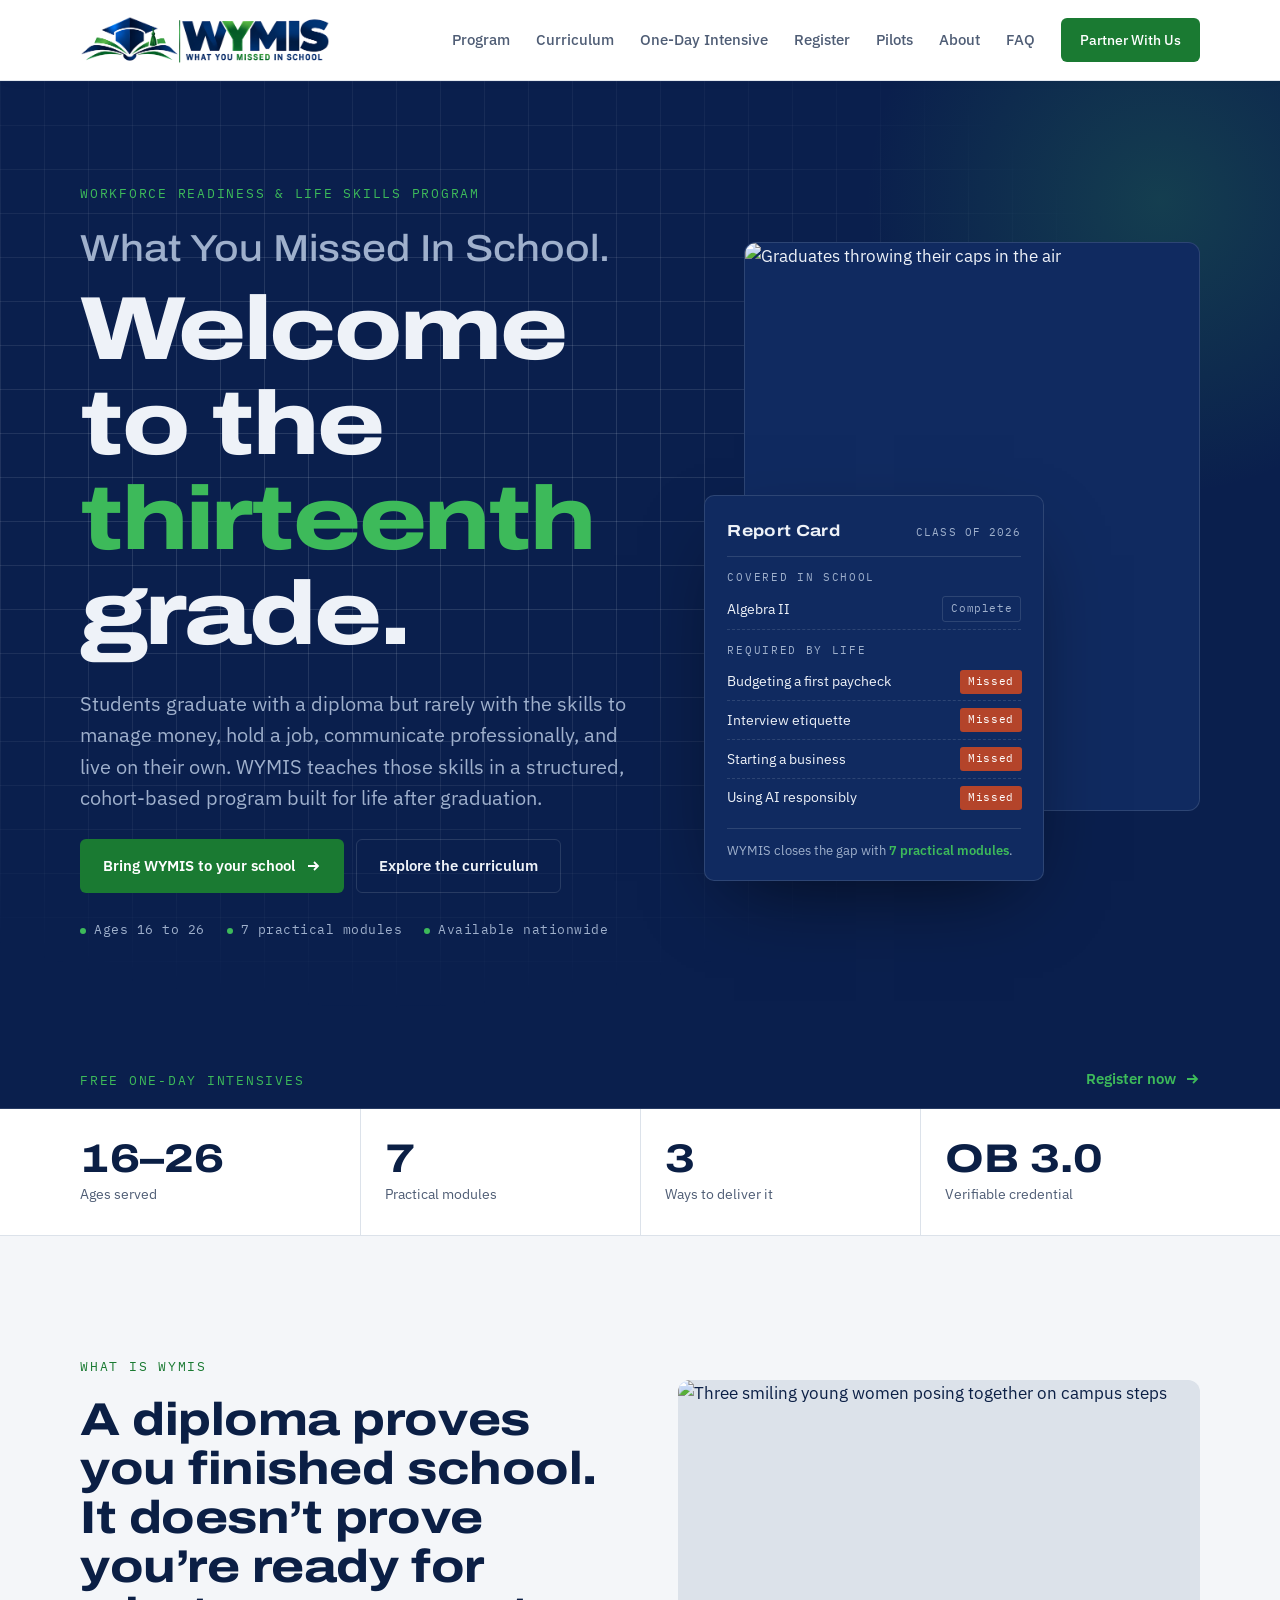
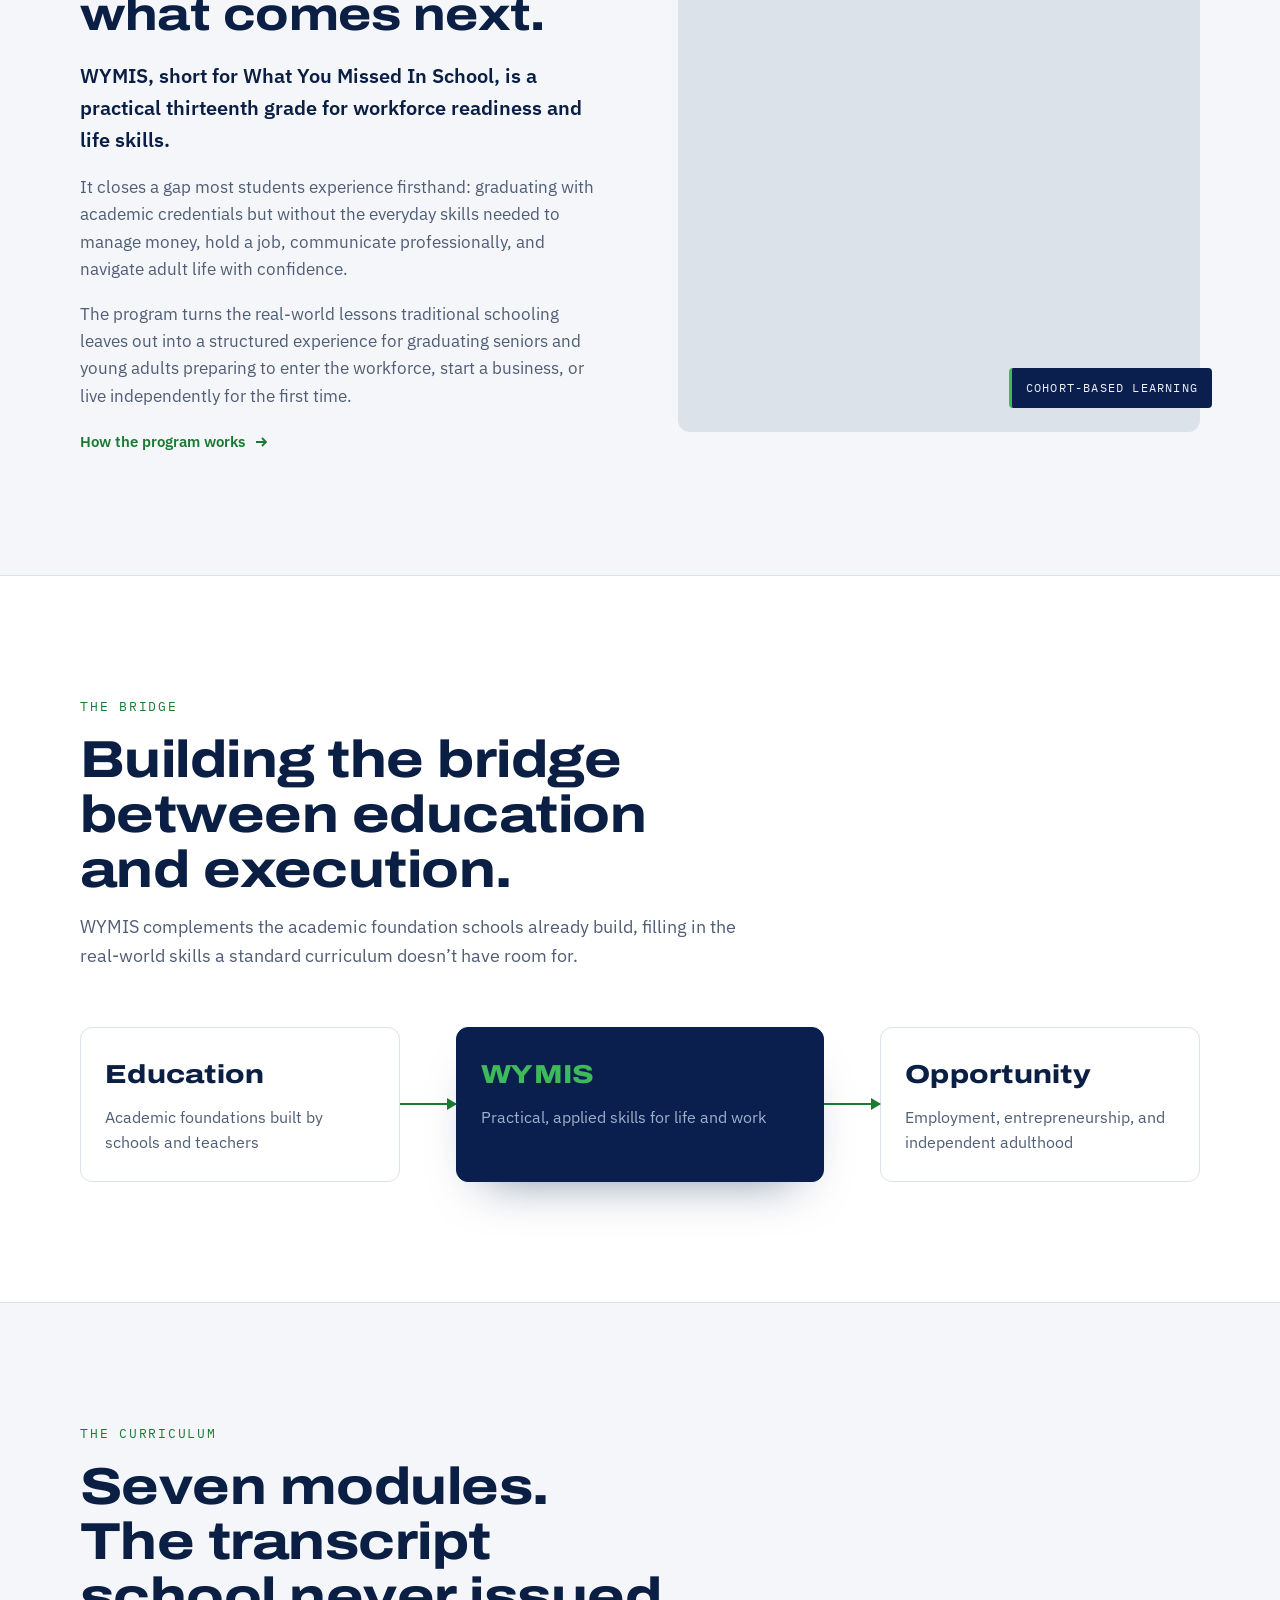
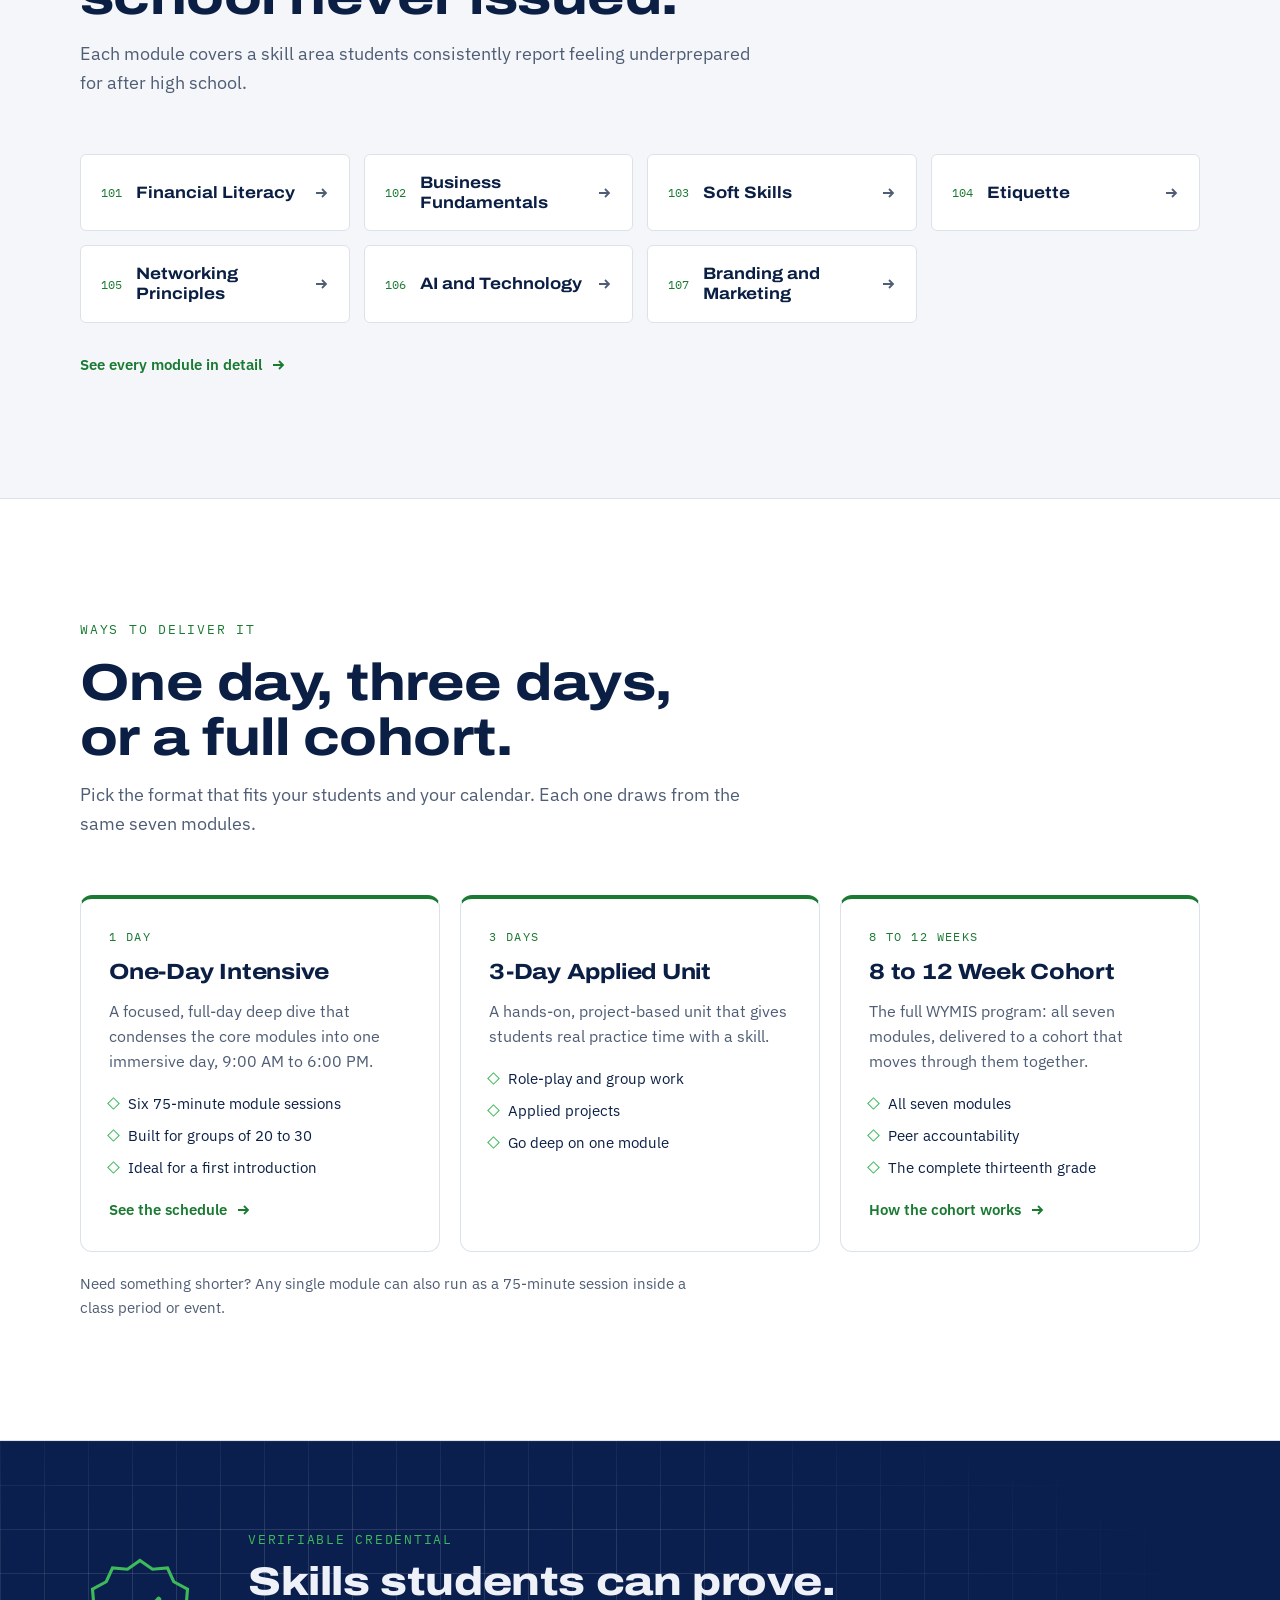
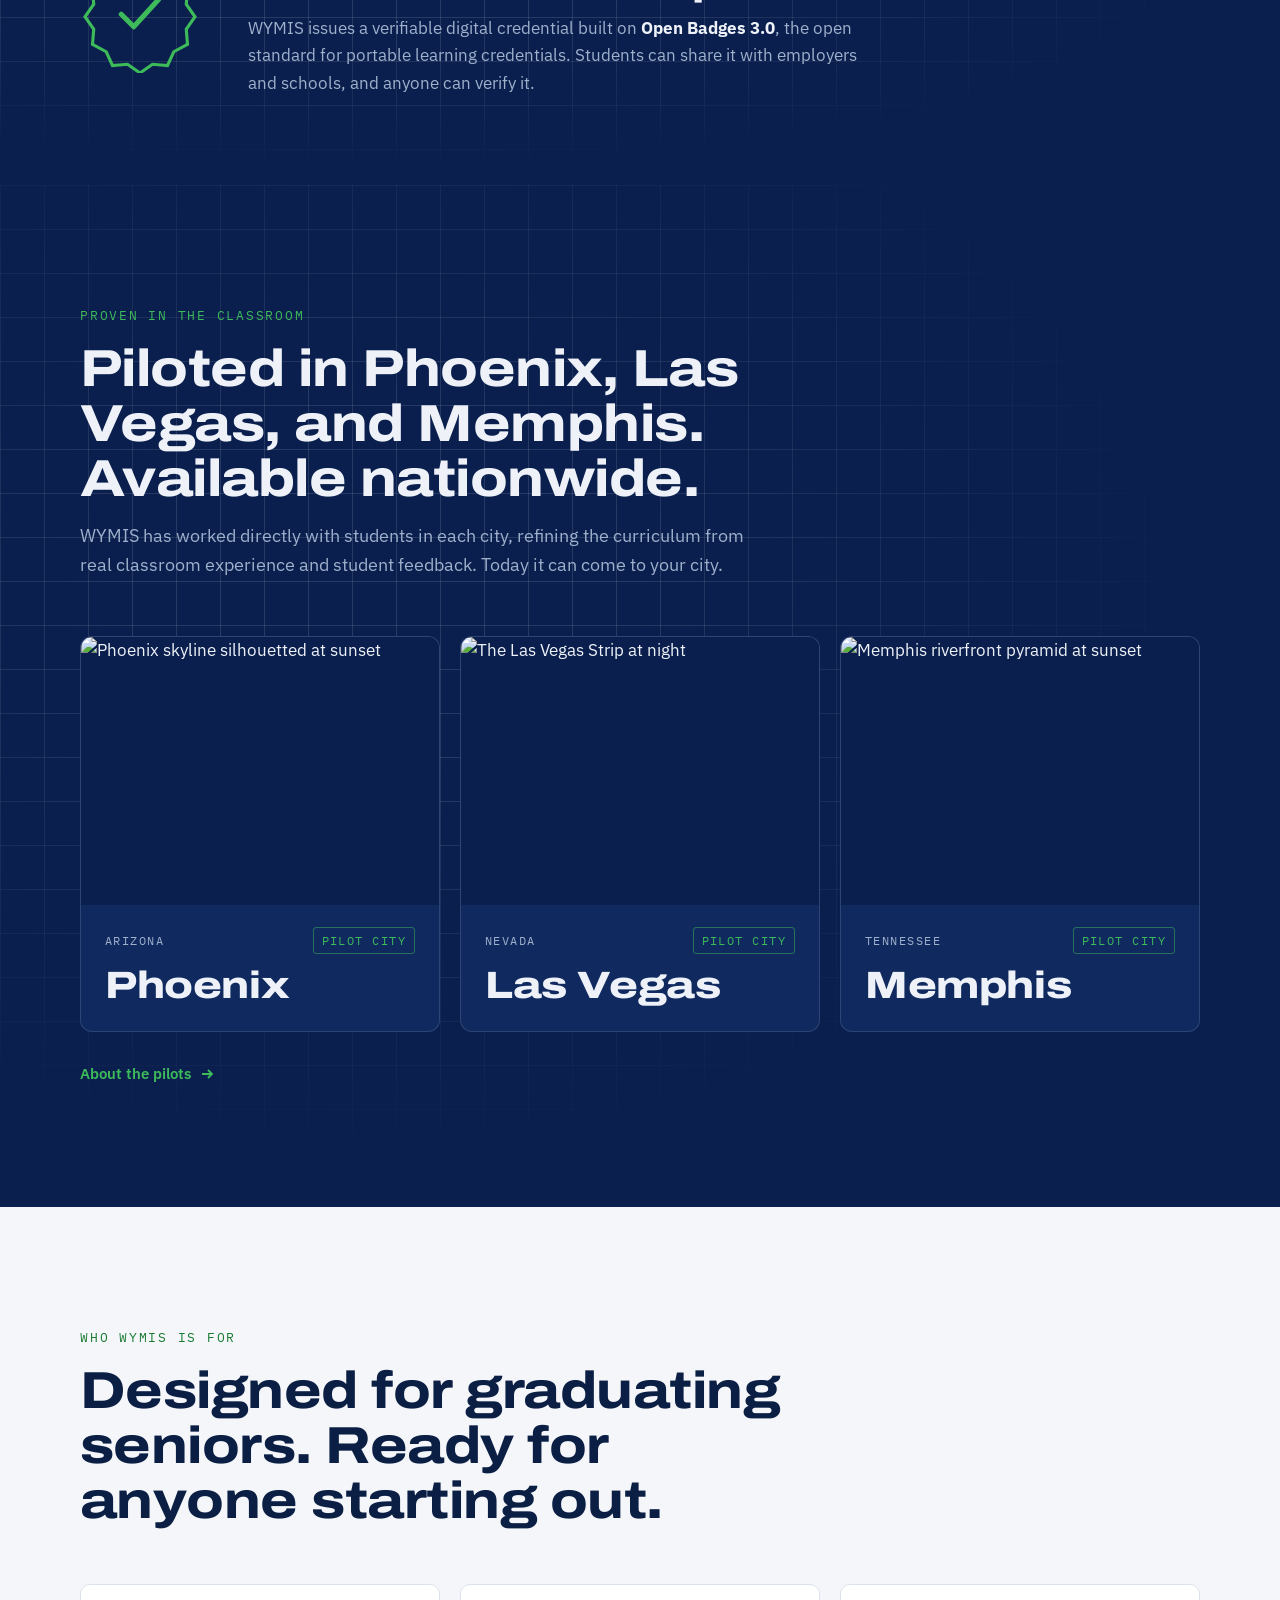
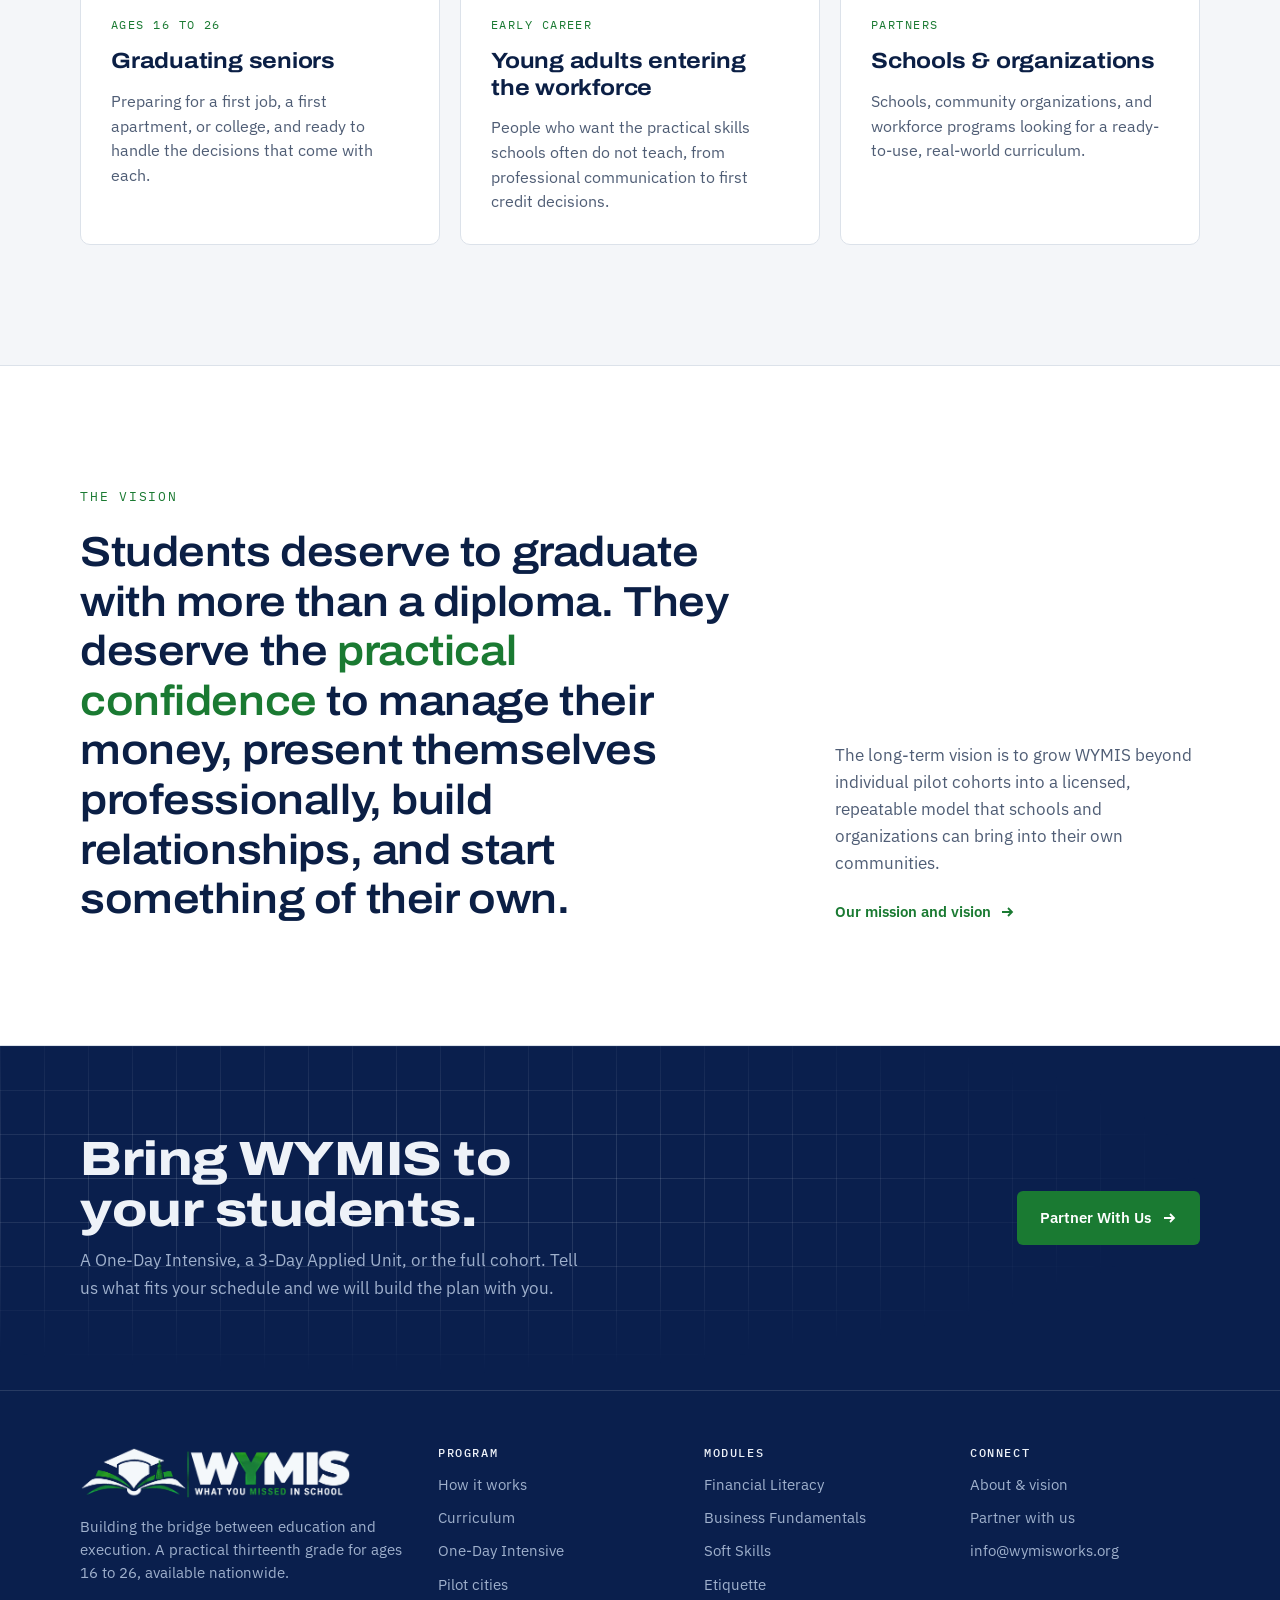
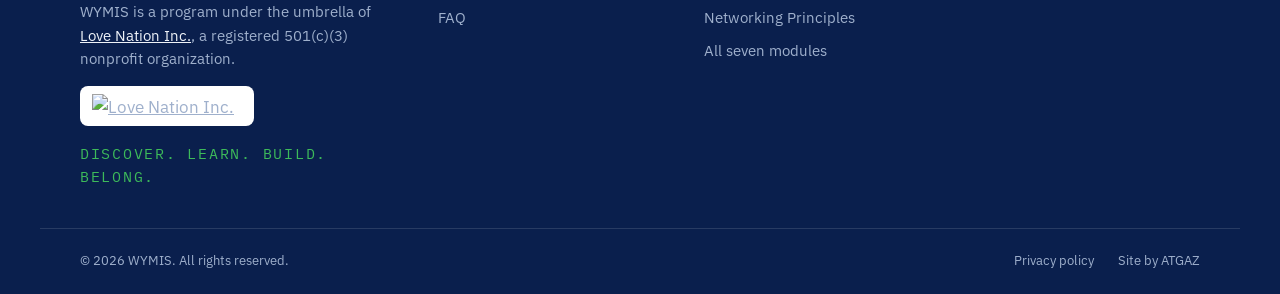
==== commit e1e35c31: "Nonprofit umbrella is Love Nation Inc. (matches flyer and legal name) Co-Authored-By: Claude Opus 5." ====
--- a/index.html
+++ b/index.html
@@ -36,8 +36,8 @@
 <link rel="preconnect" href="https://fonts.gstatic.com" crossorigin>
 <link rel="preconnect" href="https://images.unsplash.com">
 <link rel="stylesheet" href="https://fonts.googleapis.com/css2?family=Archivo:wdth,wght@112..125,500..800&family=IBM+Plex+Sans:wght@400;500;600&family=IBM+Plex+Mono:wght@400;500&display=swap">
-<link rel="stylesheet" href="assets/css/site.css?v=a4973958">
-<script type="application/ld+json">{"@context":"https://schema.org","@graph":[{"@type":"EducationalOrganization","@id":"https://wymisworks.org/#org","name":"WYMIS","alternateName":"What You Missed In School","url":"https://wymisworks.org/","logo":{"@type":"ImageObject","url":"https://wymisworks.org/assets/img/brand/icon-512.png","width":512,"height":512},"image":"https://wymisworks.org/assets/img/og/wymis-og.png","email":"info@wymisworks.org","description":"WYMIS (What You Missed In School) is a cohort-based “thirteenth grade” workforce readiness and life skills program for ages 16 to 26.","founder":{"@id":"https://wymisworks.org/about#barry-jackson"},"slogan":"Building the bridge between education and execution","parentOrganization":{"@type":"NGO","name":"Love Nation Ministries","nonprofitStatus":"Nonprofit501c3","url":"https://lovenationministries.org/","logo":"https://img1.wsimg.com/isteam/ip/a3d9029a-ee77-4795-b8c1-e567b129ffc1/Love%20Nation%20Without%20Slogan%20Transparent%20bg.svg","address":{"@type":"PostalAddress","streetAddress":"1141 East Glendale Avenue","addressLocality":"Phoenix","addressRegion":"AZ","postalCode":"85020","addressCountry":"US"}},"areaServed":[{"@type":"Country","name":"United States"},{"@type":"City","name":"Phoenix","containedInPlace":{"@type":"State","name":"Arizona"}},{"@type":"City","name":"Las Vegas","containedInPlace":{"@type":"State","name":"Nevada"}},{"@type":"City","name":"Memphis","containedInPlace":{"@type":"State","name":"Tennessee"}}],"knowsAbout":["Financial Literacy","Business Fundamentals","Soft Skills","Etiquette","Networking Principles","AI and Technology","Branding and Marketing","Workforce readiness","Life skills education"]},{"@type":"WebSite","@id":"https://wymisworks.org/#website","url":"https://wymisworks.org/","name":"WYMIS","alternateName":"What You Missed In School","publisher":{"@id":"https://wymisworks.org/#org"},"inLanguage":"en-US"},{"@type":"WebPage","@id":"https://wymisworks.org/#webpage","url":"https://wymisworks.org/","name":"WYMIS: What You Missed In School | Life Skills Program","description":"WYMIS bridges education and execution: a practical thirteenth grade for ages 16 to 26 in financial literacy, soft skills, networking, AI, and more.","isPartOf":{"@id":"https://wymisworks.org/#website"},"about":{"@id":"https://wymisworks.org/#org"},"primaryImageOfPage":"https://wymisworks.org/assets/img/og/wymis-og.png","inLanguage":"en-US","dateModified":"2026-10-15"}]}</script>
+<link rel="stylesheet" href="assets/css/site.css?v=502fcbc6">
+<script type="application/ld+json">{"@context":"https://schema.org","@graph":[{"@type":"EducationalOrganization","@id":"https://wymisworks.org/#org","name":"WYMIS","alternateName":"What You Missed In School","url":"https://wymisworks.org/","logo":{"@type":"ImageObject","url":"https://wymisworks.org/assets/img/brand/icon-512.png","width":512,"height":512},"image":"https://wymisworks.org/assets/img/og/wymis-og.png","email":"info@wymisworks.org","description":"WYMIS (What You Missed In School) is a cohort-based “thirteenth grade” workforce readiness and life skills program for ages 16 to 26.","founder":{"@id":"https://wymisworks.org/about#barry-jackson"},"slogan":"Building the bridge between education and execution","parentOrganization":{"@type":"NGO","name":"Love Nation Inc.","nonprofitStatus":"Nonprofit501c3","url":"https://lovenationministries.org/","logo":"https://img1.wsimg.com/isteam/ip/a3d9029a-ee77-4795-b8c1-e567b129ffc1/Love%20Nation%20Without%20Slogan%20Transparent%20bg.svg","address":{"@type":"PostalAddress","streetAddress":"1141 East Glendale Avenue","addressLocality":"Phoenix","addressRegion":"AZ","postalCode":"85020","addressCountry":"US"}},"areaServed":[{"@type":"Country","name":"United States"},{"@type":"City","name":"Phoenix","containedInPlace":{"@type":"State","name":"Arizona"}},{"@type":"City","name":"Las Vegas","containedInPlace":{"@type":"State","name":"Nevada"}},{"@type":"City","name":"Memphis","containedInPlace":{"@type":"State","name":"Tennessee"}}],"knowsAbout":["Financial Literacy","Business Fundamentals","Soft Skills","Etiquette","Networking Principles","AI and Technology","Branding and Marketing","Workforce readiness","Life skills education"]},{"@type":"WebSite","@id":"https://wymisworks.org/#website","url":"https://wymisworks.org/","name":"WYMIS","alternateName":"What You Missed In School","publisher":{"@id":"https://wymisworks.org/#org"},"inLanguage":"en-US"},{"@type":"WebPage","@id":"https://wymisworks.org/#webpage","url":"https://wymisworks.org/","name":"WYMIS: What You Missed In School | Life Skills Program","description":"WYMIS bridges education and execution: a practical thirteenth grade for ages 16 to 26 in financial literacy, soft skills, networking, AI, and more.","isPartOf":{"@id":"https://wymisworks.org/#website"},"about":{"@id":"https://wymisworks.org/#org"},"primaryImageOfPage":"https://wymisworks.org/assets/img/og/wymis-og.png","inLanguage":"en-US","dateModified":"2026-10-15"}]}</script>
 </head>
 <body>
 <a class="skip" href="#main">Skip to content</a>
@@ -248,8 +248,8 @@
     <div class="foot-brand">
       <a href="./" aria-label="WYMIS home"><picture><source srcset="assets/img/brand/wymis-logo-light.webp" type="image/webp"><img src="assets/img/brand/wymis-logo-light.png" alt="WYMIS: What You Missed In School" width="271" height="52" loading="lazy"></picture></a>
       <p>Building the bridge between education and execution. A practical thirteenth grade for ages 16 to 26, available nationwide.</p>
-      <p class="foot-np">WYMIS is a program under the umbrella of <a href="https://lovenationministries.org/" target="_blank" rel="noopener">Love Nation Ministries<span class="sr-only"> (opens in a new tab)</span></a>, a registered 501(c)(3) nonprofit organization.</p>
-      <a class="foot-np-logo" href="https://lovenationministries.org/" target="_blank" rel="noopener" aria-label="Love Nation Ministries (opens in a new tab)"><img src="https://img1.wsimg.com/isteam/ip/a3d9029a-ee77-4795-b8c1-e567b129ffc1/Love%20Nation%20Without%20Slogan%20Transparent%20bg.svg" alt="Love Nation Ministries" width="150" height="24" loading="lazy"></a>
+      <p class="foot-np">WYMIS is a program under the umbrella of <a href="https://lovenationministries.org/" target="_blank" rel="noopener">Love Nation Inc.<span class="sr-only"> (opens in a new tab)</span></a>, a registered 501(c)(3) nonprofit organization.</p>
+      <a class="foot-np-logo" href="https://lovenationministries.org/" target="_blank" rel="noopener" aria-label="Love Nation Inc. (opens in a new tab)"><img src="https://img1.wsimg.com/isteam/ip/a3d9029a-ee77-4795-b8c1-e567b129ffc1/Love%20Nation%20Without%20Slogan%20Transparent%20bg.svg" alt="Love Nation Inc." width="150" height="24" loading="lazy"></a>
       <p class="foot-tag">Discover. Learn. Build. Belong.</p>
     </div>
     <div class="foot-col"><h2>Program</h2><a href="program">How it works</a><a href="curriculum">Curriculum</a><a href="intensive">One-Day Intensive</a><a href="pilots">Pilot cities</a><a href="faq">FAQ</a></div>
@@ -261,6 +261,6 @@
     <span class="foot-links"><a href="privacy">Privacy policy</a><span>Site by <a href="https://atgaz.com" target="_blank" rel="noopener">ATGAZ<span class="sr-only"> (opens in a new tab)</span></a></span></span>
   </div>
 </footer>
-<script src="assets/js/site.js?v=491061cc" defer></script>
+<script src="assets/js/site.js?v=c19bd7c1" defer></script>
 </body>
 </html>
--- a/assets/css/site.css
+++ b/assets/css/site.css
@@ -570,3 +570,27 @@
 .event-flyer{margin:0;display:flex;flex-wrap:wrap;gap:6px 10px;font-size:14px}
 .event-flyer a{color:var(--accent-ink);font-weight:600}
 .event-flyer span{color:var(--muted)}
+
+/* Flyer thumbnail button and lightbox */
+.flyer-thumb{display:flex;align-items:center;gap:14px;width:100%;text-align:left;padding:10px;border:1px solid var(--line);border-radius:var(--r);background:var(--bg);cursor:pointer;font:inherit;color:var(--fg);transition:border-color .2s,transform .2s}
+.flyer-thumb:hover{border-color:var(--accent-ink);transform:translateY(-1px)}
+.flyer-thumb img{width:48px;height:72px;object-fit:cover;border-radius:4px;box-shadow:0 2px 8px rgba(11,31,69,.18);flex:none}
+.flyer-thumb > span{display:grid;gap:2px}
+.flyer-thumb b{font-size:15px;color:var(--accent-ink)}
+.flyer-thumb span span{font-size:13.5px;color:var(--muted)}
+html.lb-open{overflow:hidden}
+dialog.lightbox{padding:0;border:0;width:min(760px,100vw);max-width:100vw;max-height:100dvh;height:100dvh;margin:0 auto;background:transparent;color:var(--on-navy);overflow:hidden}
+dialog.lightbox[open]{display:grid;grid-template-rows:auto 1fr}
+dialog.lightbox::backdrop{background:rgba(6,16,40,.86)}
+.lb-bar{display:flex;flex-wrap:wrap;align-items:center;justify-content:space-between;gap:10px 16px;padding:14px 16px;background:var(--navy);border-bottom:1px solid var(--navy-line)}
+.lb-bar h2{font-size:16px;font-weight:700;font-stretch:110%;color:var(--on-navy);margin:0}
+.lb-actions{display:flex;flex-wrap:wrap;align-items:center;gap:8px}
+.lb-actions .btn{padding:10px 16px;font-size:14px}
+.lb-close{display:grid;place-items:center;width:42px;height:42px;border-radius:var(--r);border:1px solid var(--navy-line);background:transparent;color:var(--on-navy);cursor:pointer}
+.lb-close:hover{border-color:var(--on-navy-muted)}
+.lb-close svg{width:20px;height:20px}
+.lb-body{overflow:auto;display:grid;justify-items:center;align-content:start;padding:16px;overscroll-behavior:contain}
+.lb-body img{width:100%;height:auto;max-width:720px;border-radius:6px;box-shadow:0 20px 60px rgba(0,0,0,.45);background:#fff}
+@media (max-width:520px){.lb-bar h2{width:100%}.lb-actions{width:100%}.lb-actions .btn{flex:1;justify-content:center}}
+.lb-body img{width:auto;max-width:100%;max-height:calc(100dvh - 110px);object-fit:contain}
+@media (max-width:520px){.lb-body img{max-height:none;width:100%}}
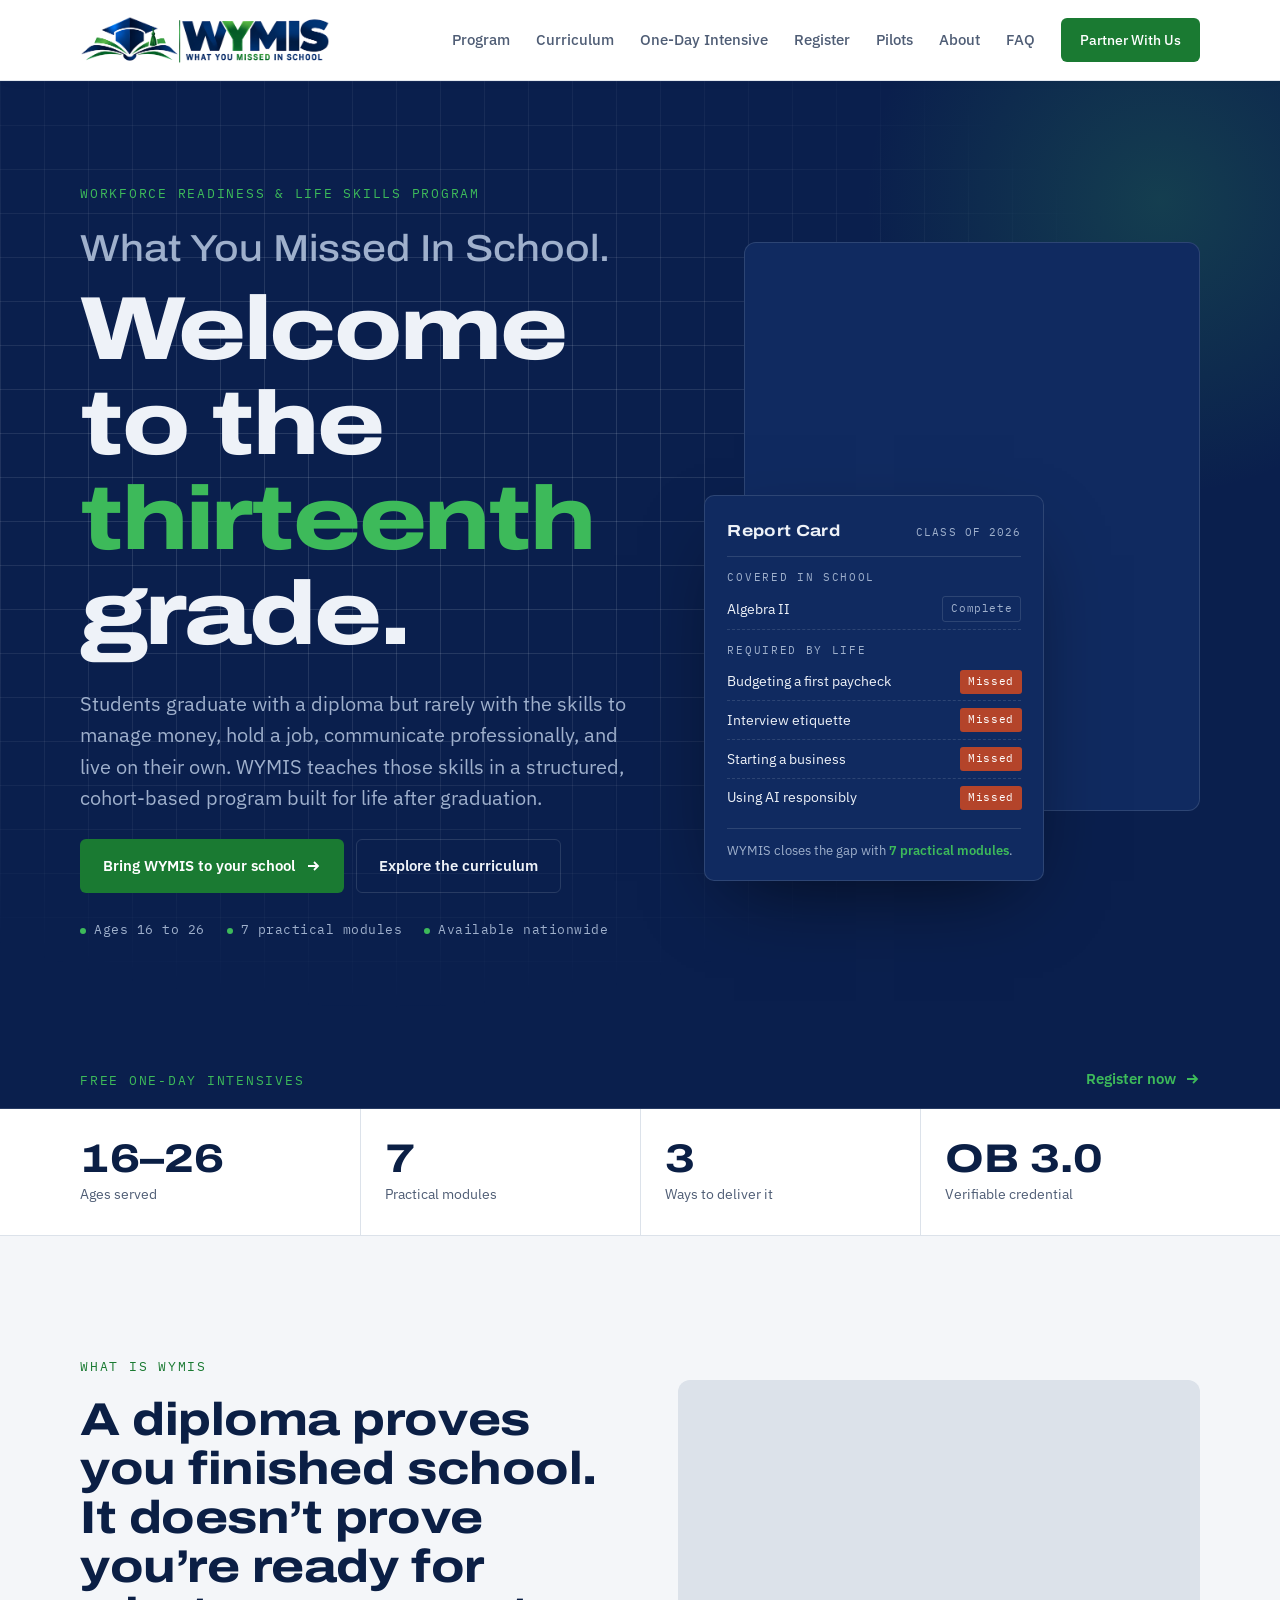
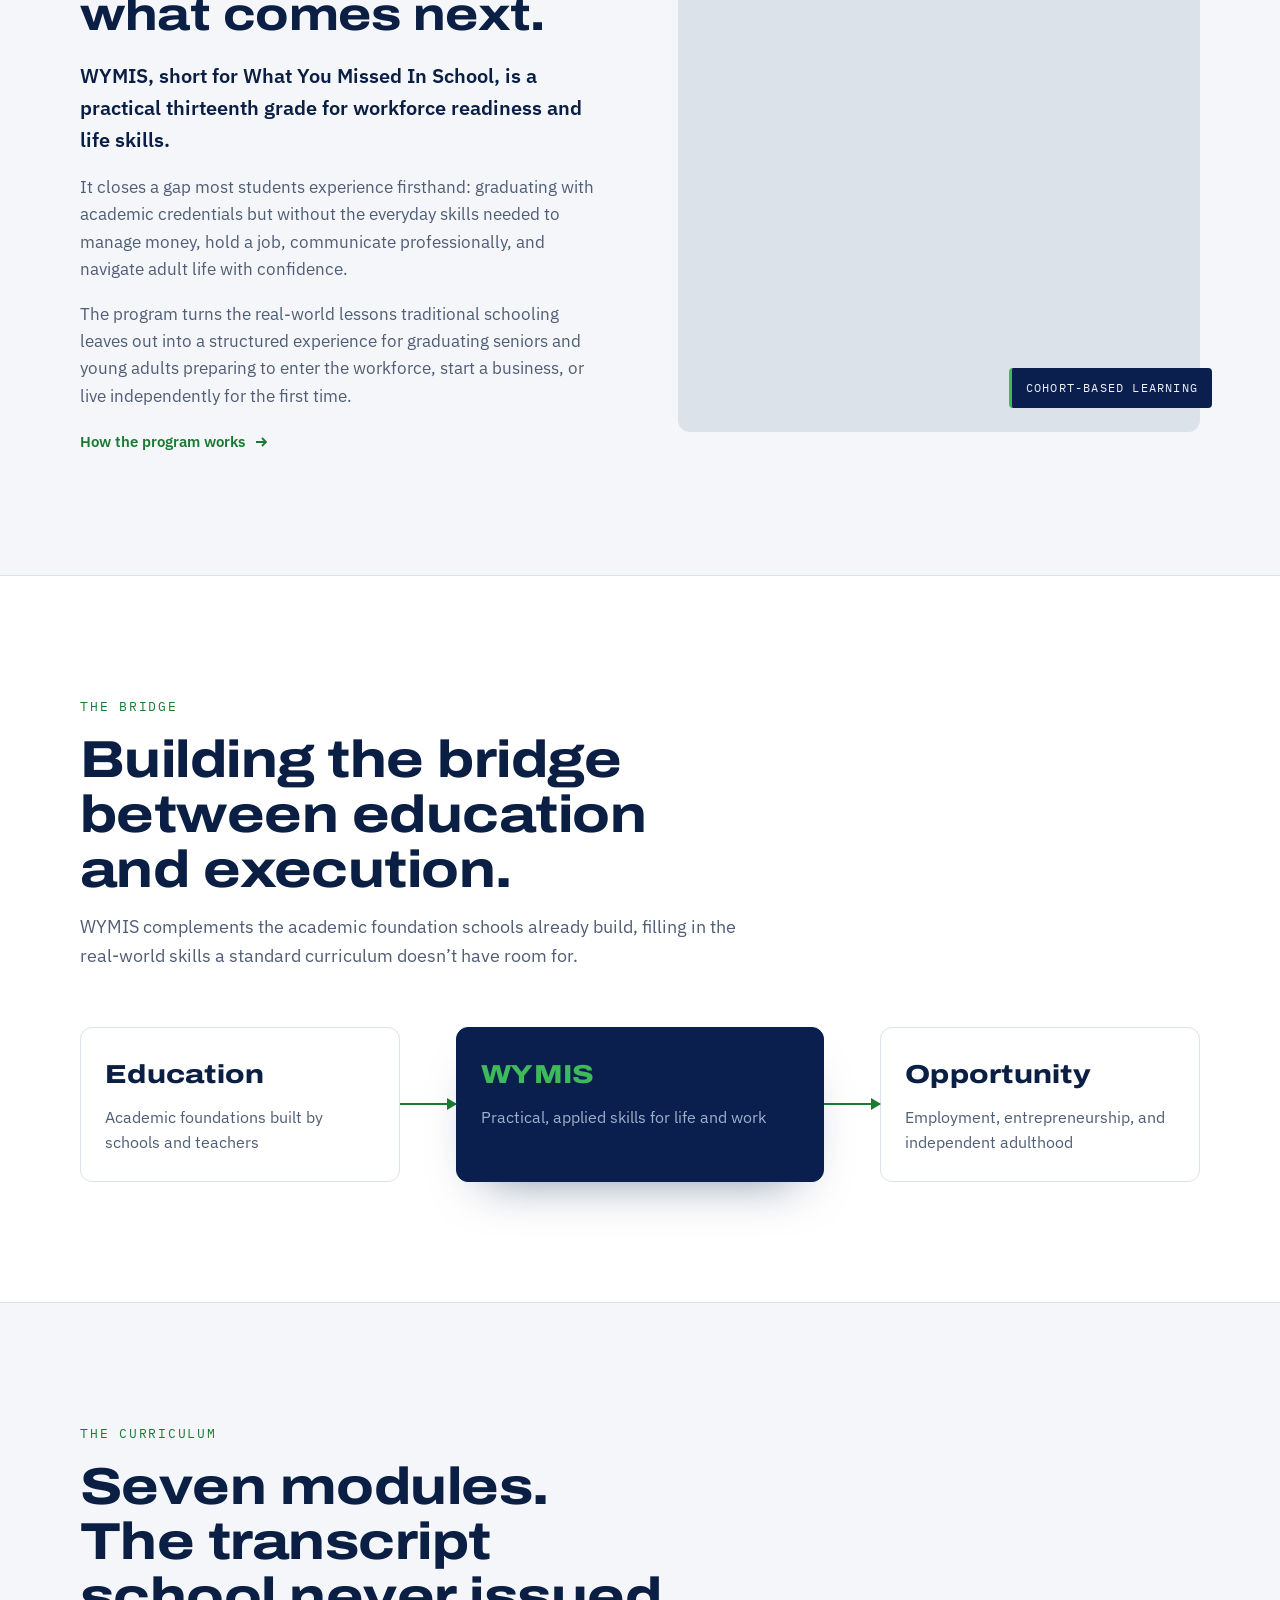
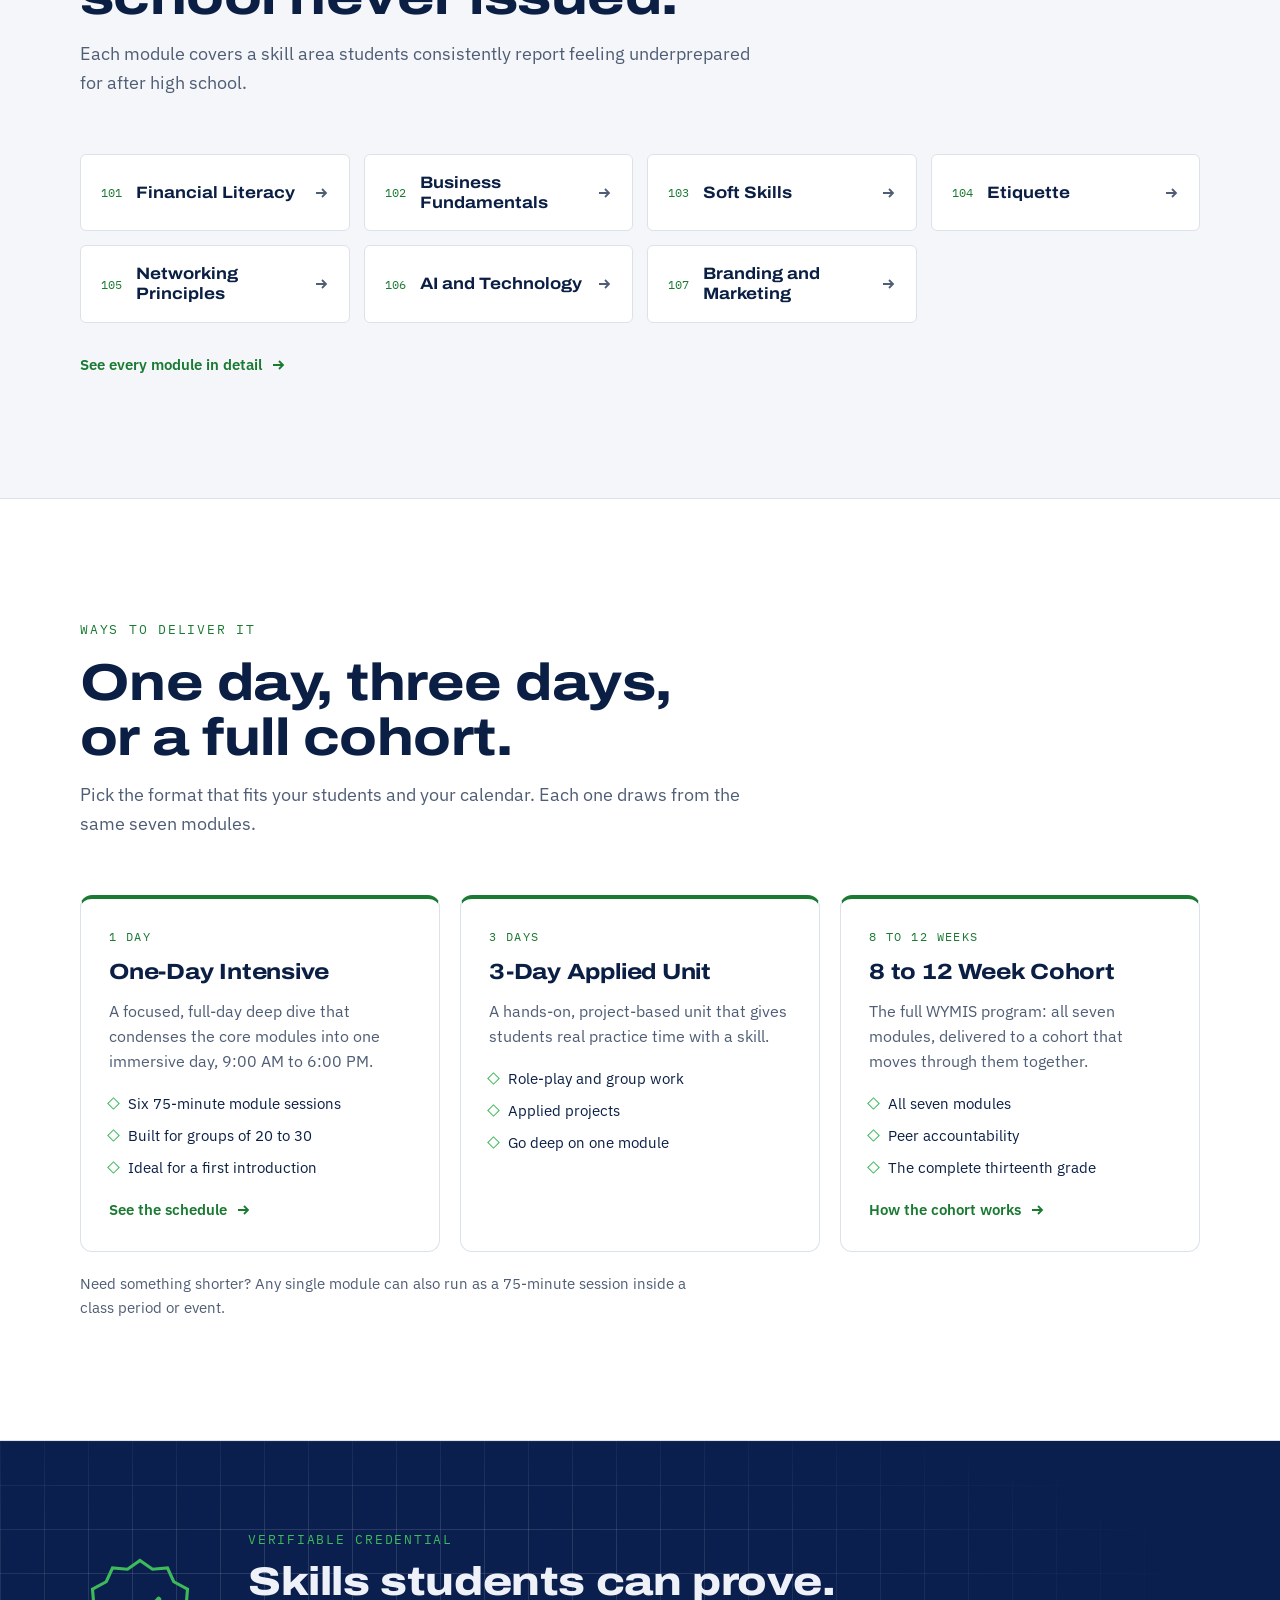
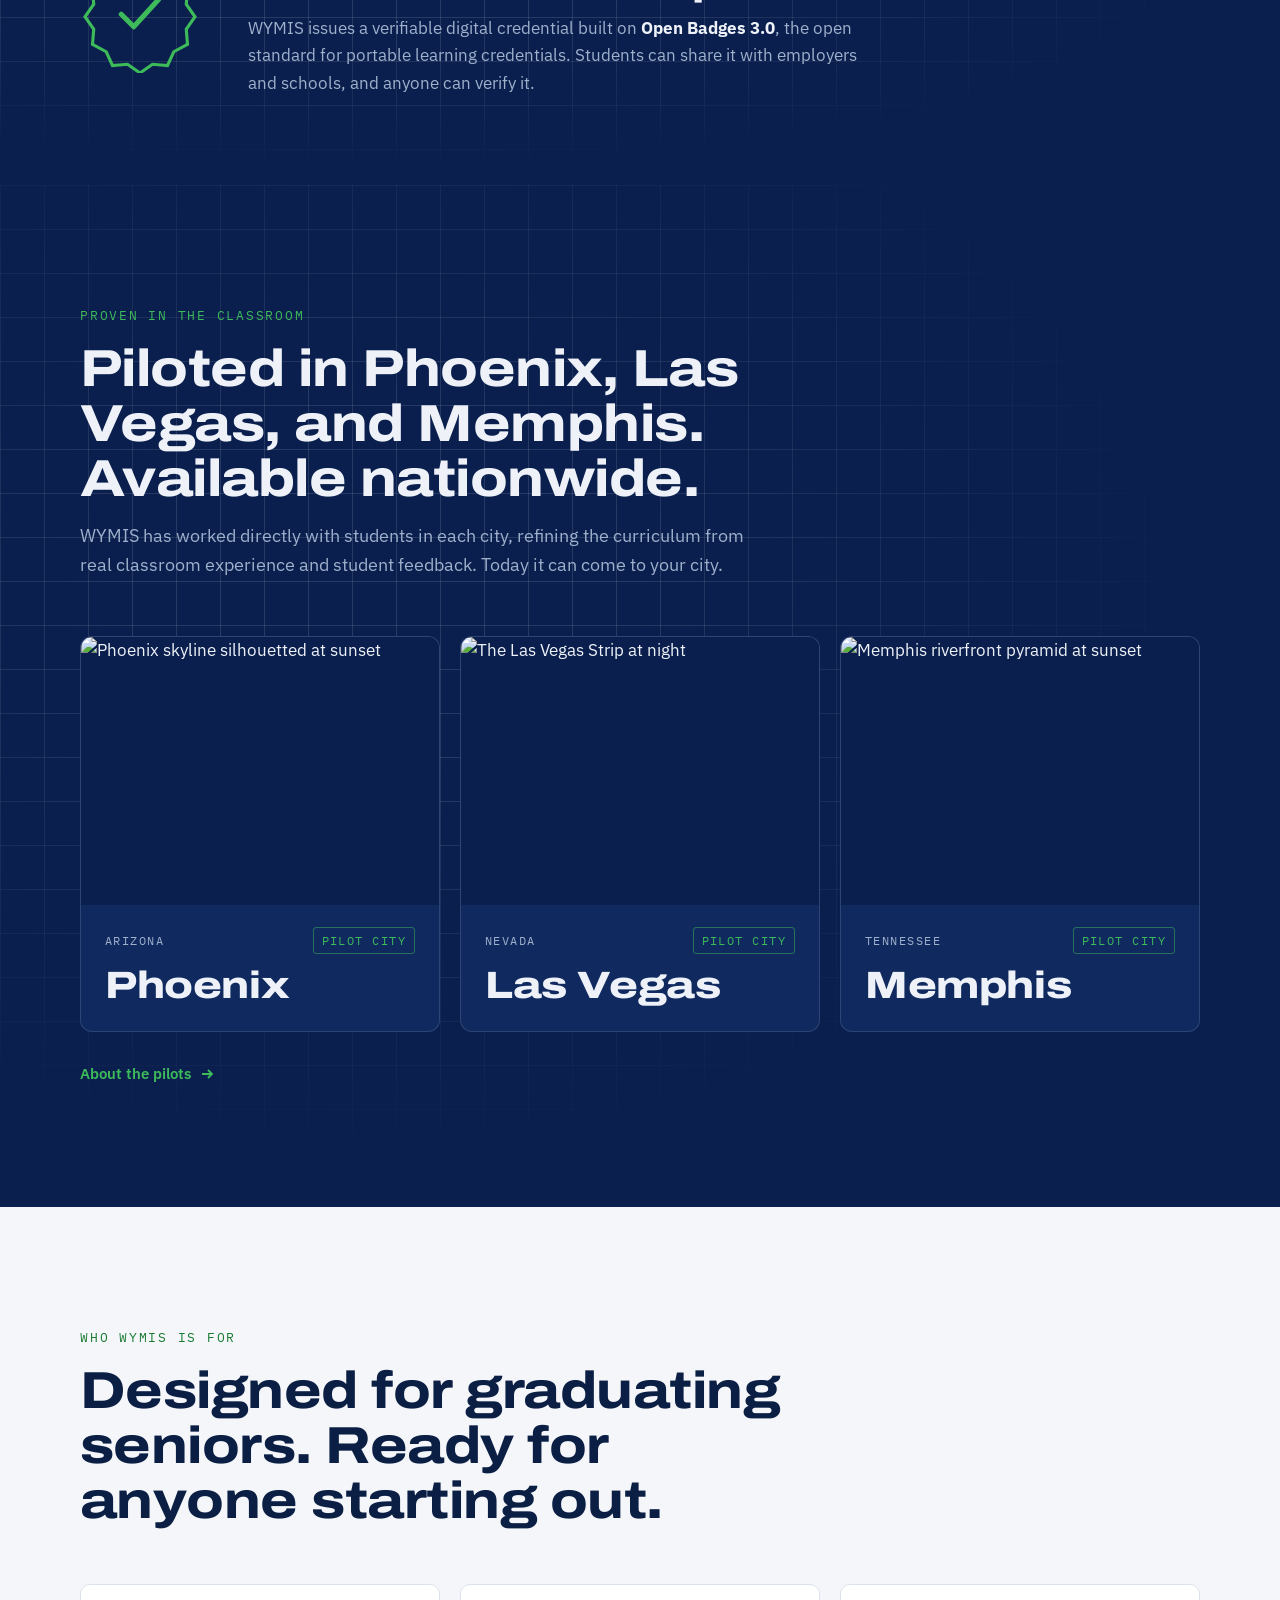
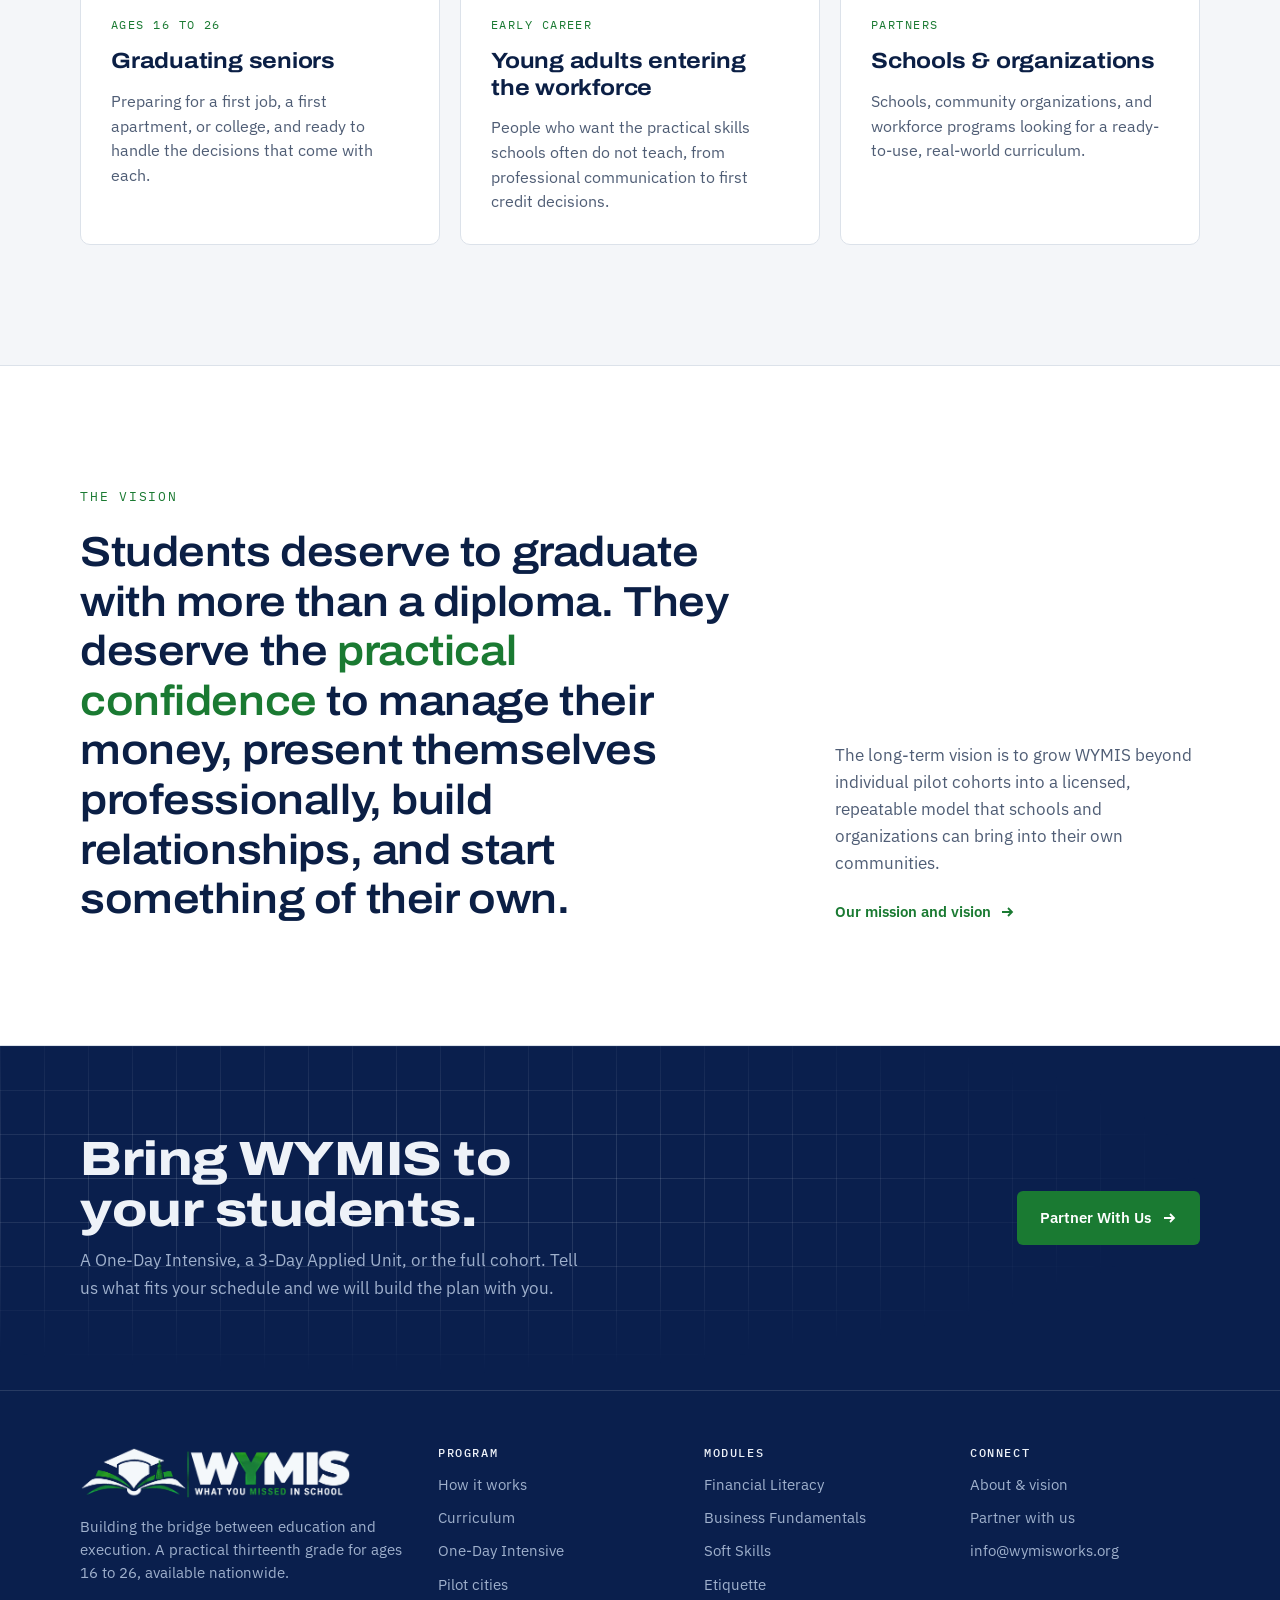
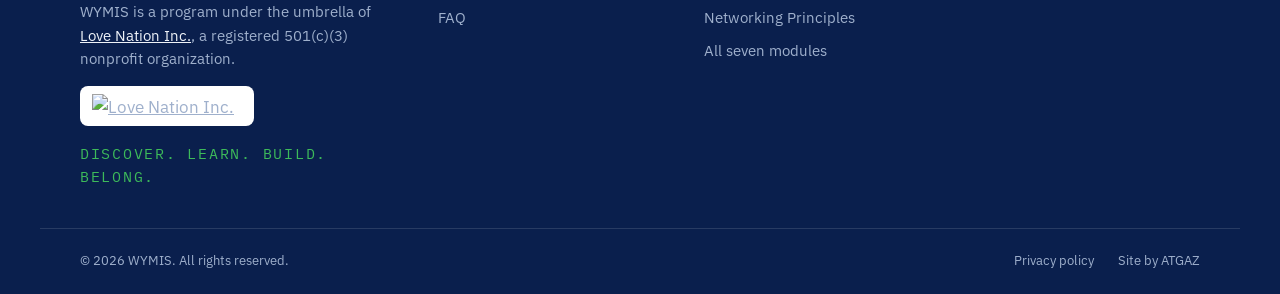
==== commit 3215bd31: "One-Day Intensive consent form, sent on registration Under 18: the parent or guardian is emailed a p" ====
--- a/index.html
+++ b/index.html
@@ -36,8 +36,8 @@
 <link rel="preconnect" href="https://fonts.gstatic.com" crossorigin>
 <link rel="preconnect" href="https://images.unsplash.com">
 <link rel="stylesheet" href="https://fonts.googleapis.com/css2?family=Archivo:wdth,wght@112..125,500..800&family=IBM+Plex+Sans:wght@400;500;600&family=IBM+Plex+Mono:wght@400;500&display=swap">
-<link rel="stylesheet" href="assets/css/site.css?v=502fcbc6">
-<script type="application/ld+json">{"@context":"https://schema.org","@graph":[{"@type":"EducationalOrganization","@id":"https://wymisworks.org/#org","name":"WYMIS","alternateName":"What You Missed In School","url":"https://wymisworks.org/","logo":{"@type":"ImageObject","url":"https://wymisworks.org/assets/img/brand/icon-512.png","width":512,"height":512},"image":"https://wymisworks.org/assets/img/og/wymis-og.png","email":"info@wymisworks.org","description":"WYMIS (What You Missed In School) is a cohort-based “thirteenth grade” workforce readiness and life skills program for ages 16 to 26.","founder":{"@id":"https://wymisworks.org/about#barry-jackson"},"slogan":"Building the bridge between education and execution","parentOrganization":{"@type":"NGO","name":"Love Nation Inc.","nonprofitStatus":"Nonprofit501c3","url":"https://lovenationministries.org/","logo":"https://img1.wsimg.com/isteam/ip/a3d9029a-ee77-4795-b8c1-e567b129ffc1/Love%20Nation%20Without%20Slogan%20Transparent%20bg.svg","address":{"@type":"PostalAddress","streetAddress":"1141 East Glendale Avenue","addressLocality":"Phoenix","addressRegion":"AZ","postalCode":"85020","addressCountry":"US"}},"areaServed":[{"@type":"Country","name":"United States"},{"@type":"City","name":"Phoenix","containedInPlace":{"@type":"State","name":"Arizona"}},{"@type":"City","name":"Las Vegas","containedInPlace":{"@type":"State","name":"Nevada"}},{"@type":"City","name":"Memphis","containedInPlace":{"@type":"State","name":"Tennessee"}}],"knowsAbout":["Financial Literacy","Business Fundamentals","Soft Skills","Etiquette","Networking Principles","AI and Technology","Branding and Marketing","Workforce readiness","Life skills education"]},{"@type":"WebSite","@id":"https://wymisworks.org/#website","url":"https://wymisworks.org/","name":"WYMIS","alternateName":"What You Missed In School","publisher":{"@id":"https://wymisworks.org/#org"},"inLanguage":"en-US"},{"@type":"WebPage","@id":"https://wymisworks.org/#webpage","url":"https://wymisworks.org/","name":"WYMIS: What You Missed In School | Life Skills Program","description":"WYMIS bridges education and execution: a practical thirteenth grade for ages 16 to 26 in financial literacy, soft skills, networking, AI, and more.","isPartOf":{"@id":"https://wymisworks.org/#website"},"about":{"@id":"https://wymisworks.org/#org"},"primaryImageOfPage":"https://wymisworks.org/assets/img/og/wymis-og.png","inLanguage":"en-US","dateModified":"2026-10-15"}]}</script>
+<link rel="stylesheet" href="assets/css/site.css?v=21bbc6a3">
+<script type="application/ld+json">{"@context":"https://schema.org","@graph":[{"@type":"EducationalOrganization","@id":"https://wymisworks.org/#org","name":"WYMIS","alternateName":"What You Missed In School","url":"https://wymisworks.org/","logo":{"@type":"ImageObject","url":"https://wymisworks.org/assets/img/brand/icon-512.png","width":512,"height":512},"image":"https://wymisworks.org/assets/img/og/wymis-og.png","email":"info@wymisworks.org","description":"WYMIS (What You Missed In School) is a cohort-based “thirteenth grade” workforce readiness and life skills program for ages 16 to 26.","founder":{"@id":"https://wymisworks.org/about#barry-jackson"},"slogan":"Building the bridge between education and execution","parentOrganization":{"@type":"NGO","name":"Love Nation Inc.","nonprofitStatus":"Nonprofit501c3","url":"https://lovenationministries.org/","logo":"https://img1.wsimg.com/isteam/ip/a3d9029a-ee77-4795-b8c1-e567b129ffc1/Love%20Nation%20Without%20Slogan%20Transparent%20bg.svg","address":{"@type":"PostalAddress","streetAddress":"1141 East Glendale Avenue","addressLocality":"Phoenix","addressRegion":"AZ","postalCode":"85020","addressCountry":"US"}},"areaServed":[{"@type":"Country","name":"United States"},{"@type":"City","name":"Phoenix","containedInPlace":{"@type":"State","name":"Arizona"}},{"@type":"City","name":"Las Vegas","containedInPlace":{"@type":"State","name":"Nevada"}},{"@type":"City","name":"Memphis","containedInPlace":{"@type":"State","name":"Tennessee"}}],"knowsAbout":["Financial Literacy","Business Fundamentals","Soft Skills","Etiquette","Networking Principles","AI and Technology","Branding and Marketing","Workforce readiness","Life skills education"]},{"@type":"WebSite","@id":"https://wymisworks.org/#website","url":"https://wymisworks.org/","name":"WYMIS","alternateName":"What You Missed In School","publisher":{"@id":"https://wymisworks.org/#org"},"inLanguage":"en-US"},{"@type":"WebPage","@id":"https://wymisworks.org/#webpage","url":"https://wymisworks.org/","name":"WYMIS: What You Missed In School | Life Skills Program","description":"WYMIS bridges education and execution: a practical thirteenth grade for ages 16 to 26 in financial literacy, soft skills, networking, AI, and more.","isPartOf":{"@id":"https://wymisworks.org/#website"},"about":{"@id":"https://wymisworks.org/#org"},"primaryImageOfPage":"https://wymisworks.org/assets/img/og/wymis-og.png","inLanguage":"en-US","dateModified":"2026-10-20"}]}</script>
 </head>
 <body>
 <a class="skip" href="#main">Skip to content</a>
@@ -261,6 +261,6 @@
     <span class="foot-links"><a href="privacy">Privacy policy</a><span>Site by <a href="https://atgaz.com" target="_blank" rel="noopener">ATGAZ<span class="sr-only"> (opens in a new tab)</span></a></span></span>
   </div>
 </footer>
-<script src="assets/js/site.js?v=c19bd7c1" defer></script>
+<script src="assets/js/site.js?v=5b7d6753" defer></script>
 </body>
 </html>
--- a/assets/css/site.css
+++ b/assets/css/site.css
@@ -594,3 +594,22 @@
 @media (max-width:520px){.lb-bar h2{width:100%}.lb-actions{width:100%}.lb-actions .btn{flex:1;justify-content:center}}
 .lb-body img{width:auto;max-width:100%;max-height:calc(100dvh - 110px);object-fit:contain}
 @media (max-width:520px){.lb-body img{max-height:none;width:100%}}
+
+/* Consent form (/consent) */
+.legal h3{font-size:18px;font-weight:700;margin-top:6px;color:var(--fg)}
+.legal .consent-small{font-size:14px}
+.consent-alert{padding:14px 16px;border-radius:var(--r);border:1px solid color-mix(in srgb,var(--err) 60%,transparent);background:color-mix(in srgb,var(--err) 10%,transparent);color:var(--fg)}
+form.consent .check.full,form.consent .field-err{grid-column:1/-1}
+.field-err{font-size:13.5px;color:#FFB4A8}
+form.consent .check + .field-err{margin-top:-10px}
+form.consent input.sig{font-family:var(--f-display);font-size:22px;font-style:italic;letter-spacing:.01em}
+.consent-locked{padding:16px 18px;border:1px solid var(--navy-line);border-radius:var(--r);background:var(--navy)}
+.consent-locked .lbl{font-family:var(--f-mono);font-size:11.5px;letter-spacing:.12em;text-transform:uppercase;color:var(--on-navy-muted)}
+.consent-locked p{margin:0;color:var(--on-navy);line-height:1.5}
+form.consent [data-minor-only][hidden]{display:none}
+.consent-facts{list-style:none;margin:0;padding:0;display:grid;gap:0;border-top:1px solid var(--line)}
+.consent-facts li{display:grid;grid-template-columns:140px 1fr;gap:12px;padding:12px 0;border-bottom:1px solid var(--line)}
+.consent-facts b{font-family:var(--f-mono);font-size:12px;letter-spacing:.1em;text-transform:uppercase;color:var(--muted);font-weight:500;padding-top:3px}
+.consent-facts span{color:var(--fg)}
+@media (max-width:520px){.consent-facts li{grid-template-columns:1fr;gap:2px}}
+.consent-alert.consent-ok{border-color:color-mix(in srgb,var(--ok) 60%,transparent);background:color-mix(in srgb,var(--ok) 12%,transparent)}
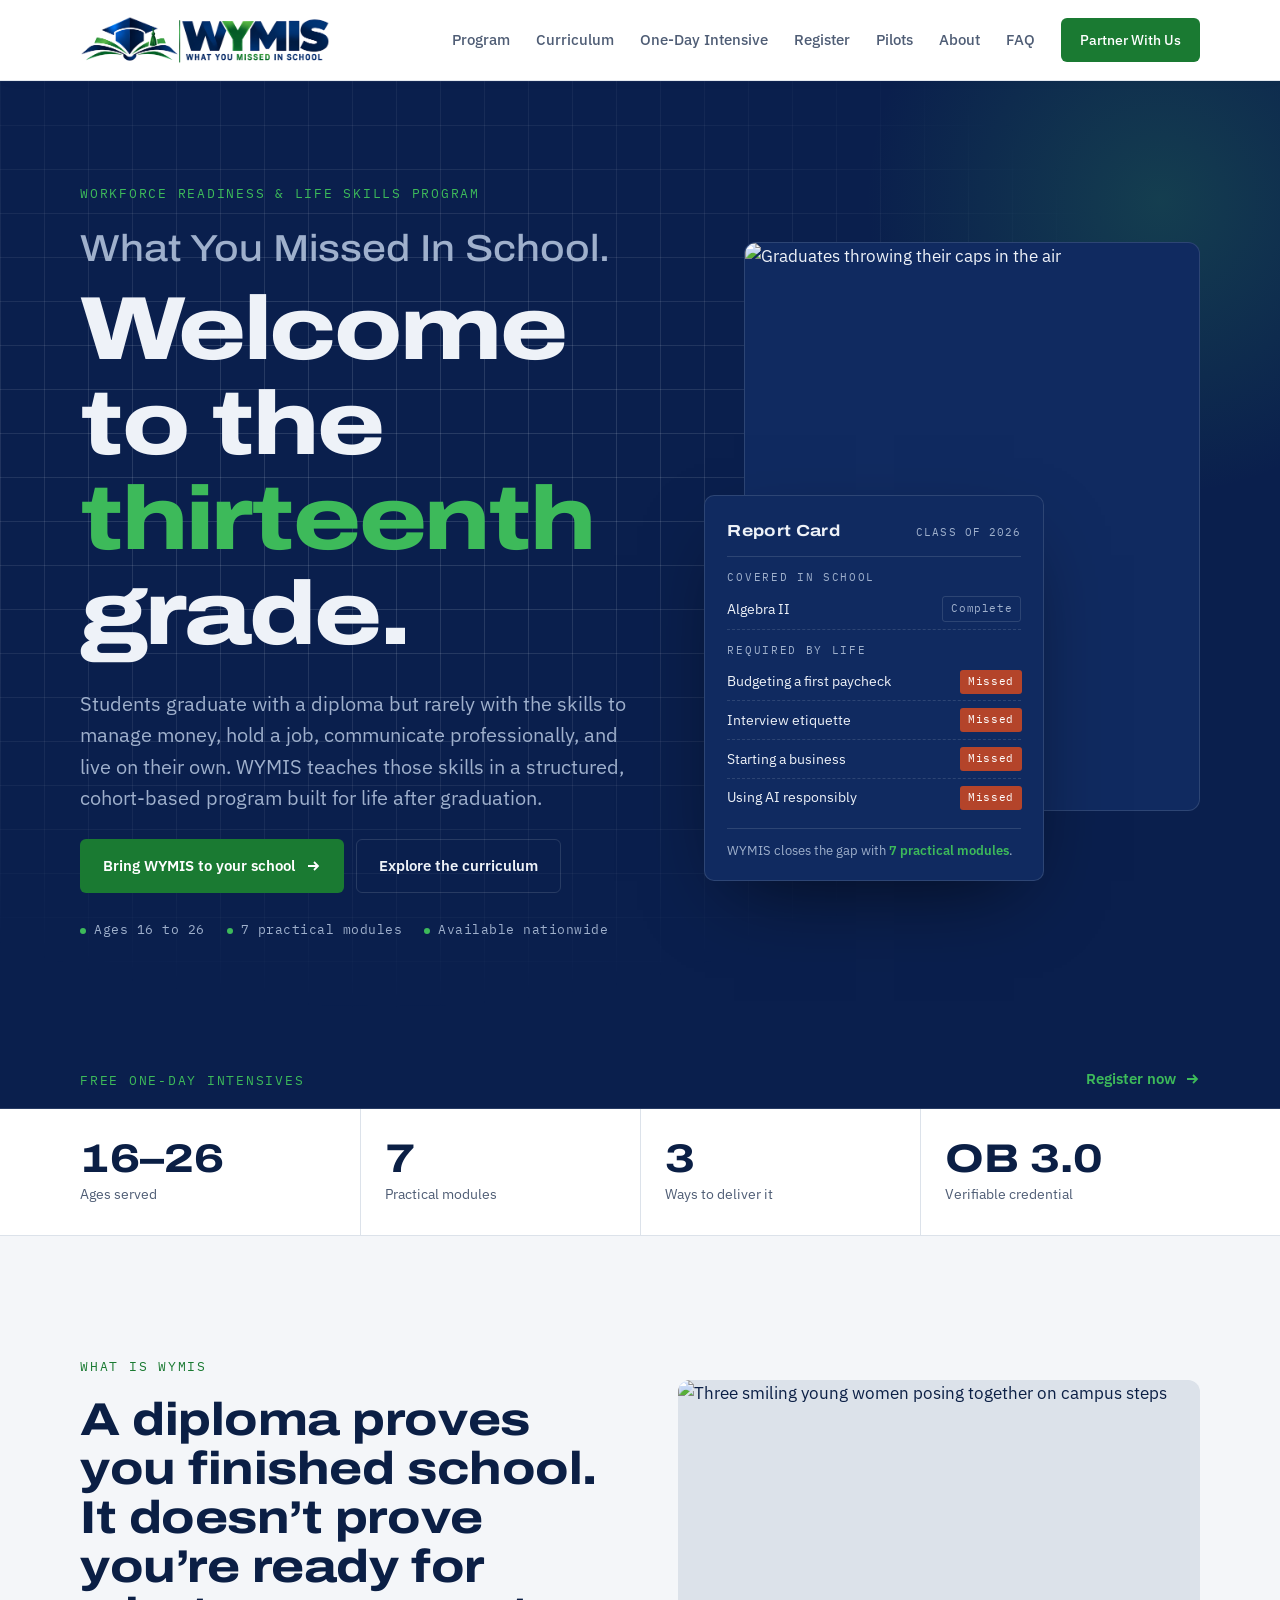
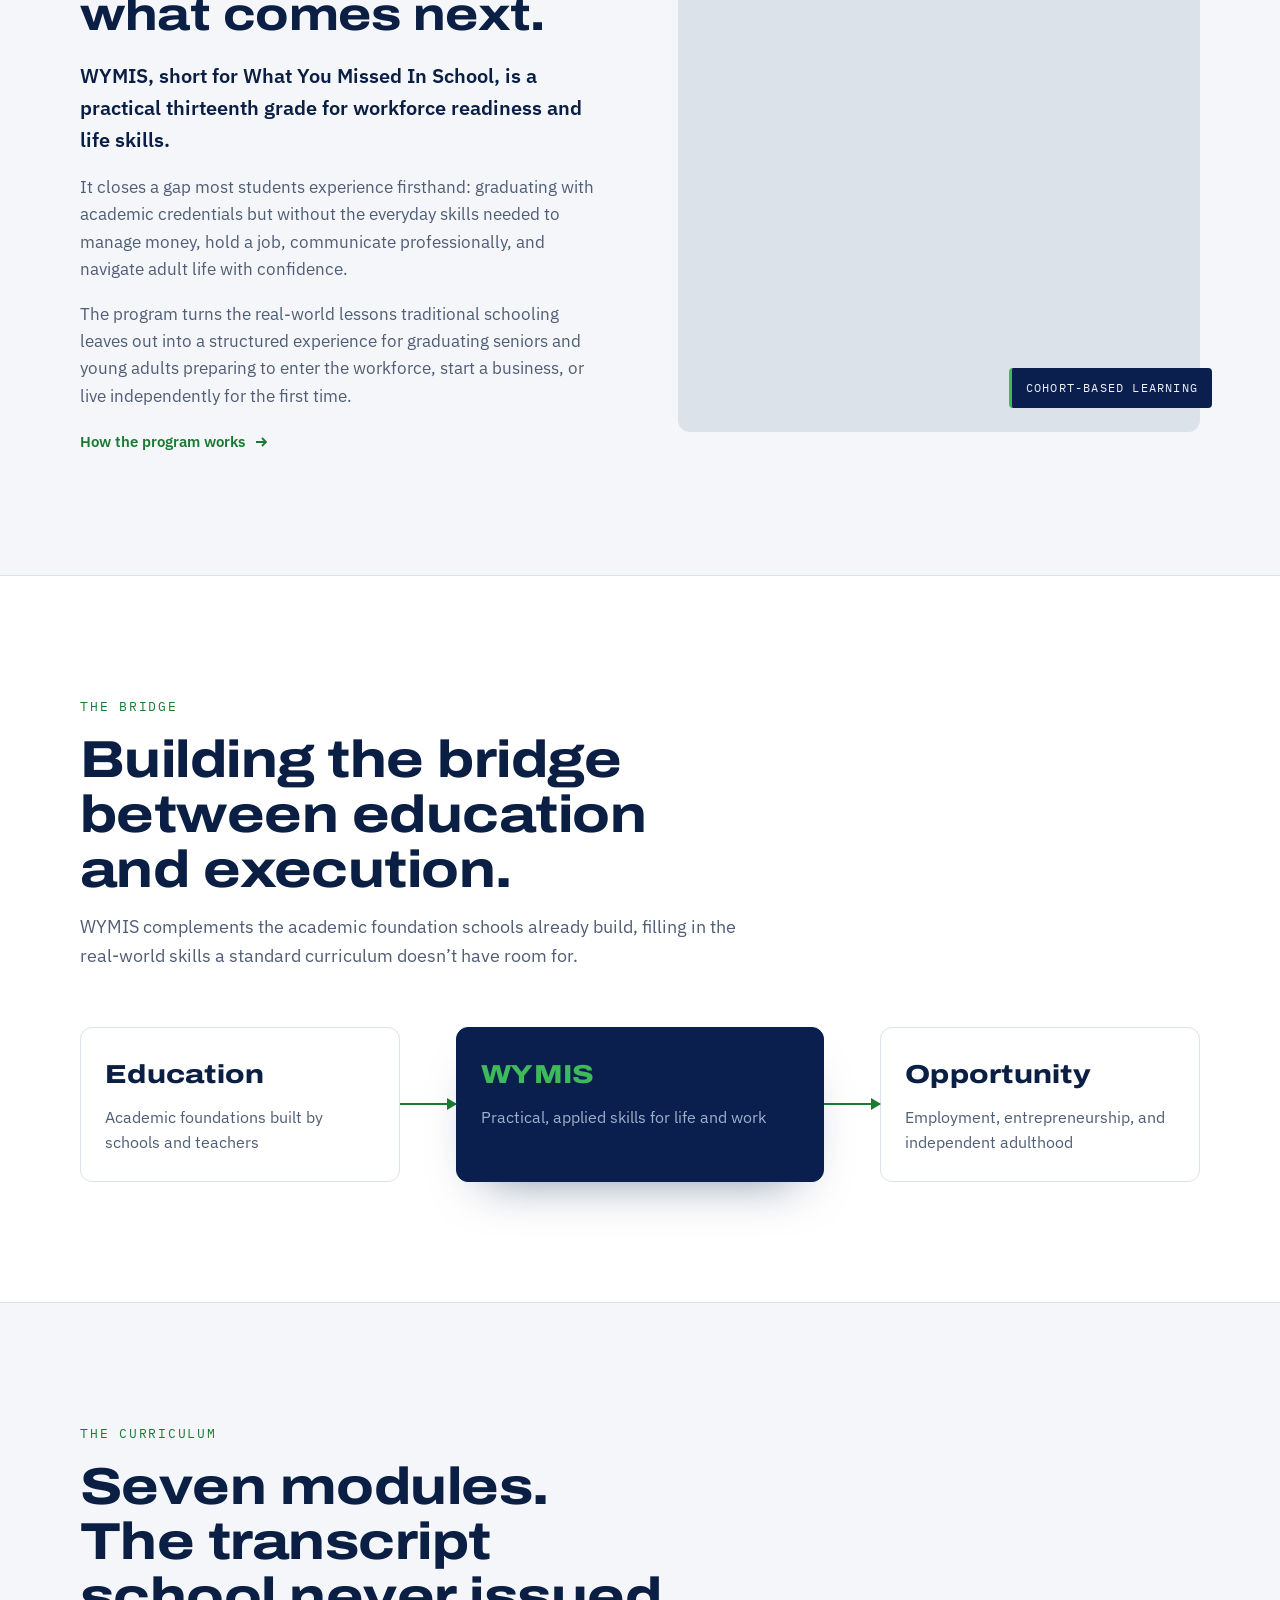
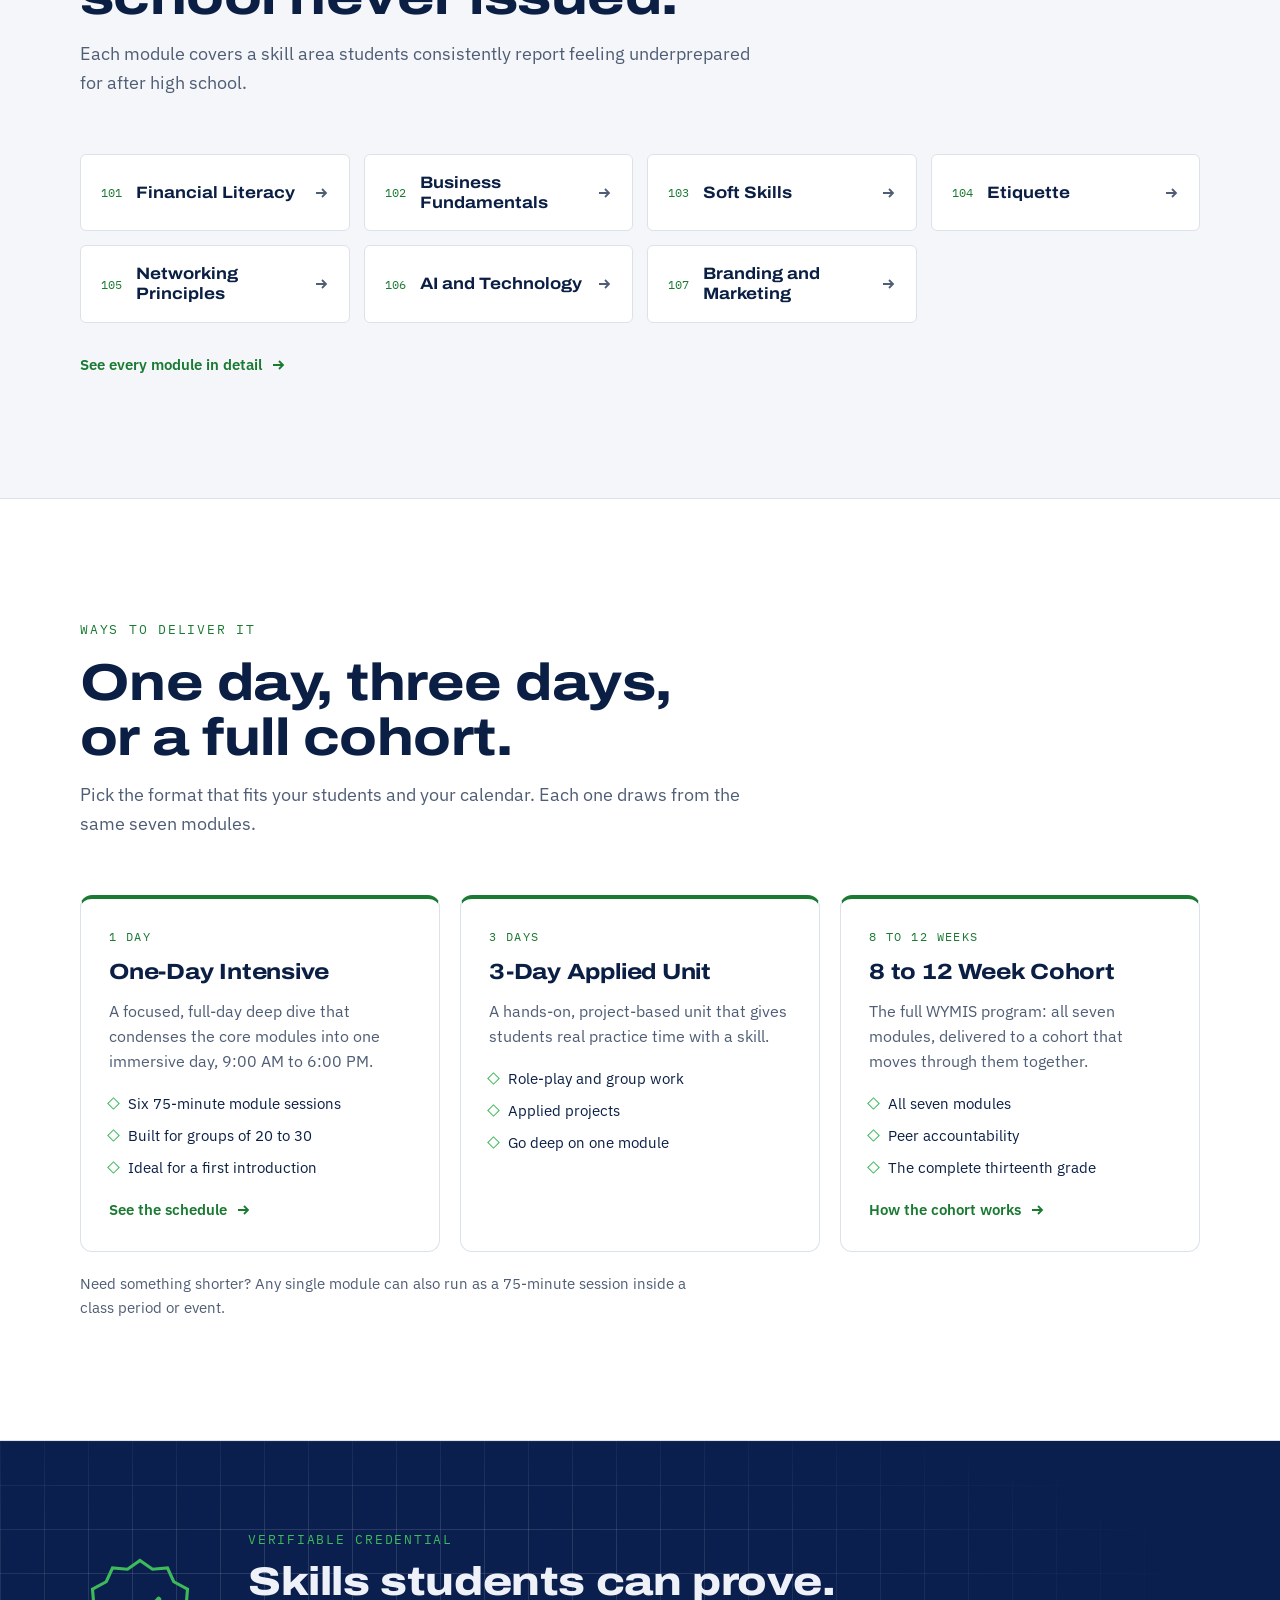
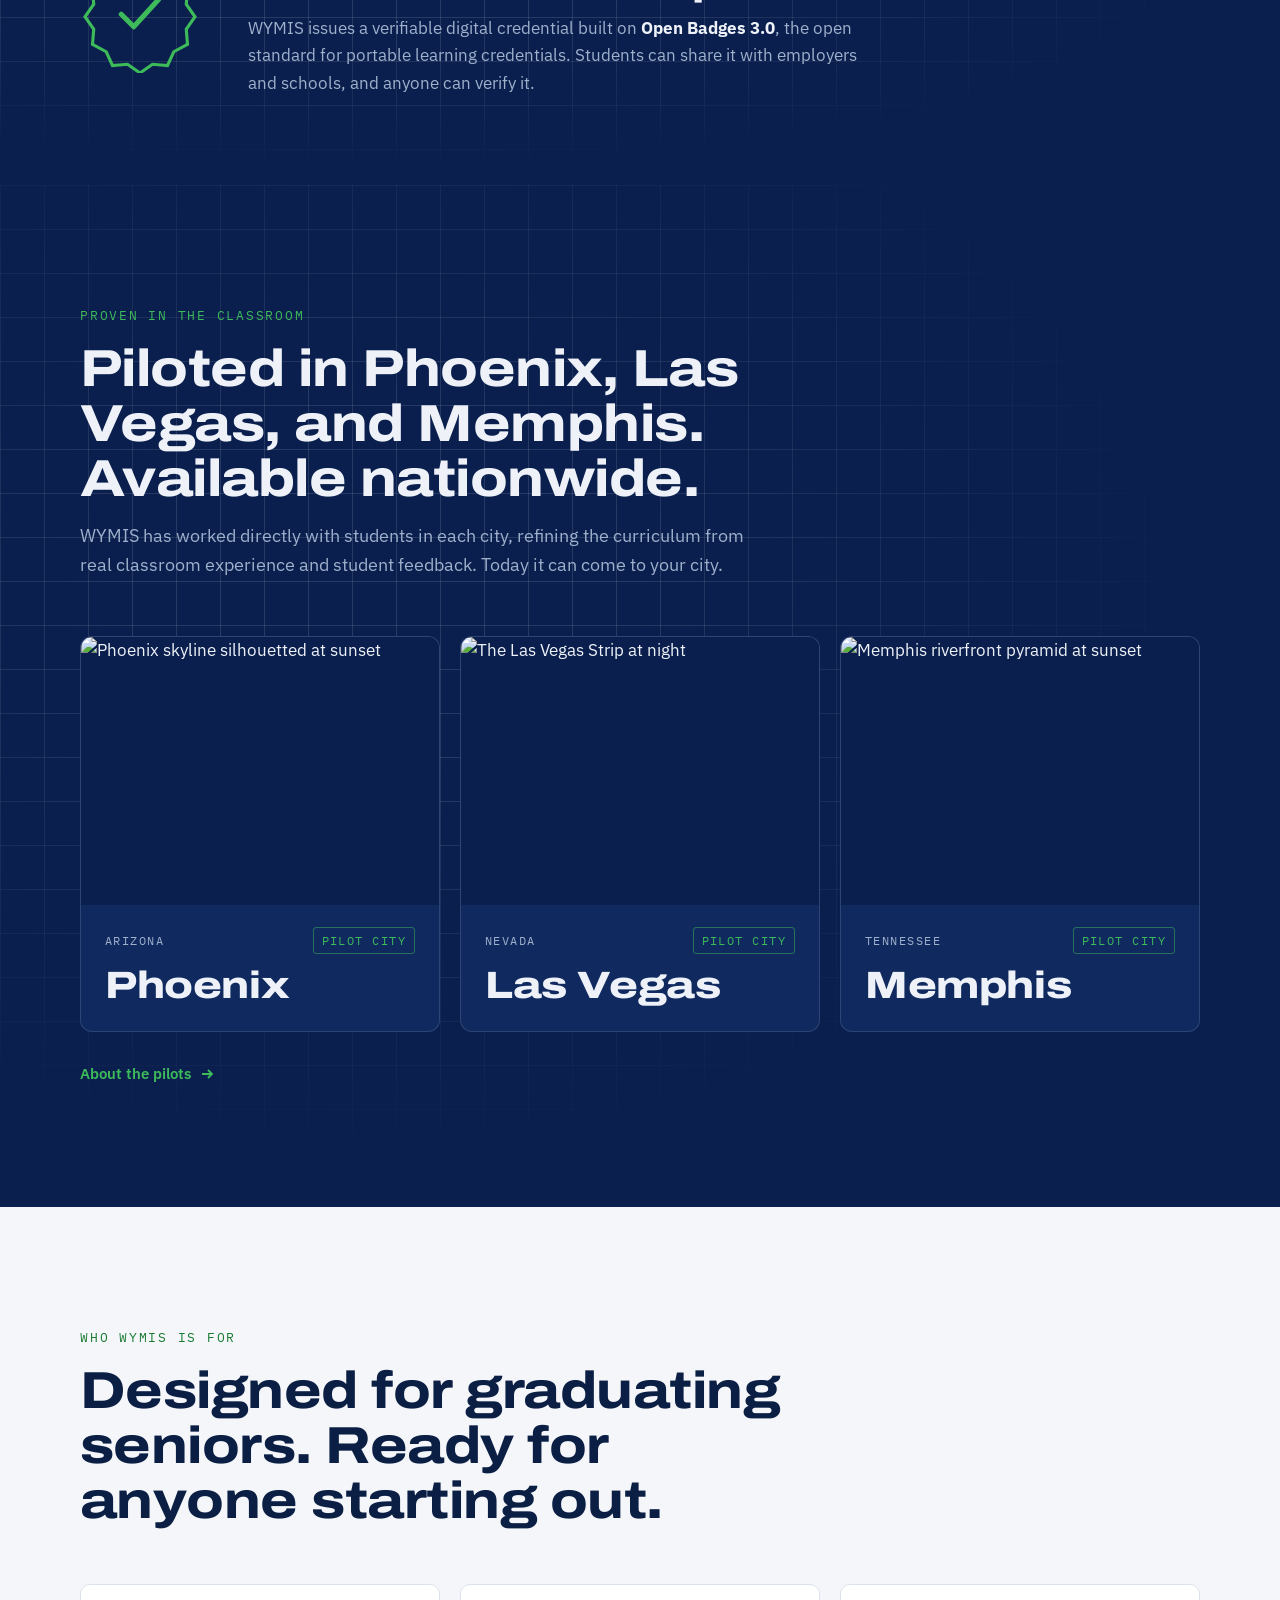
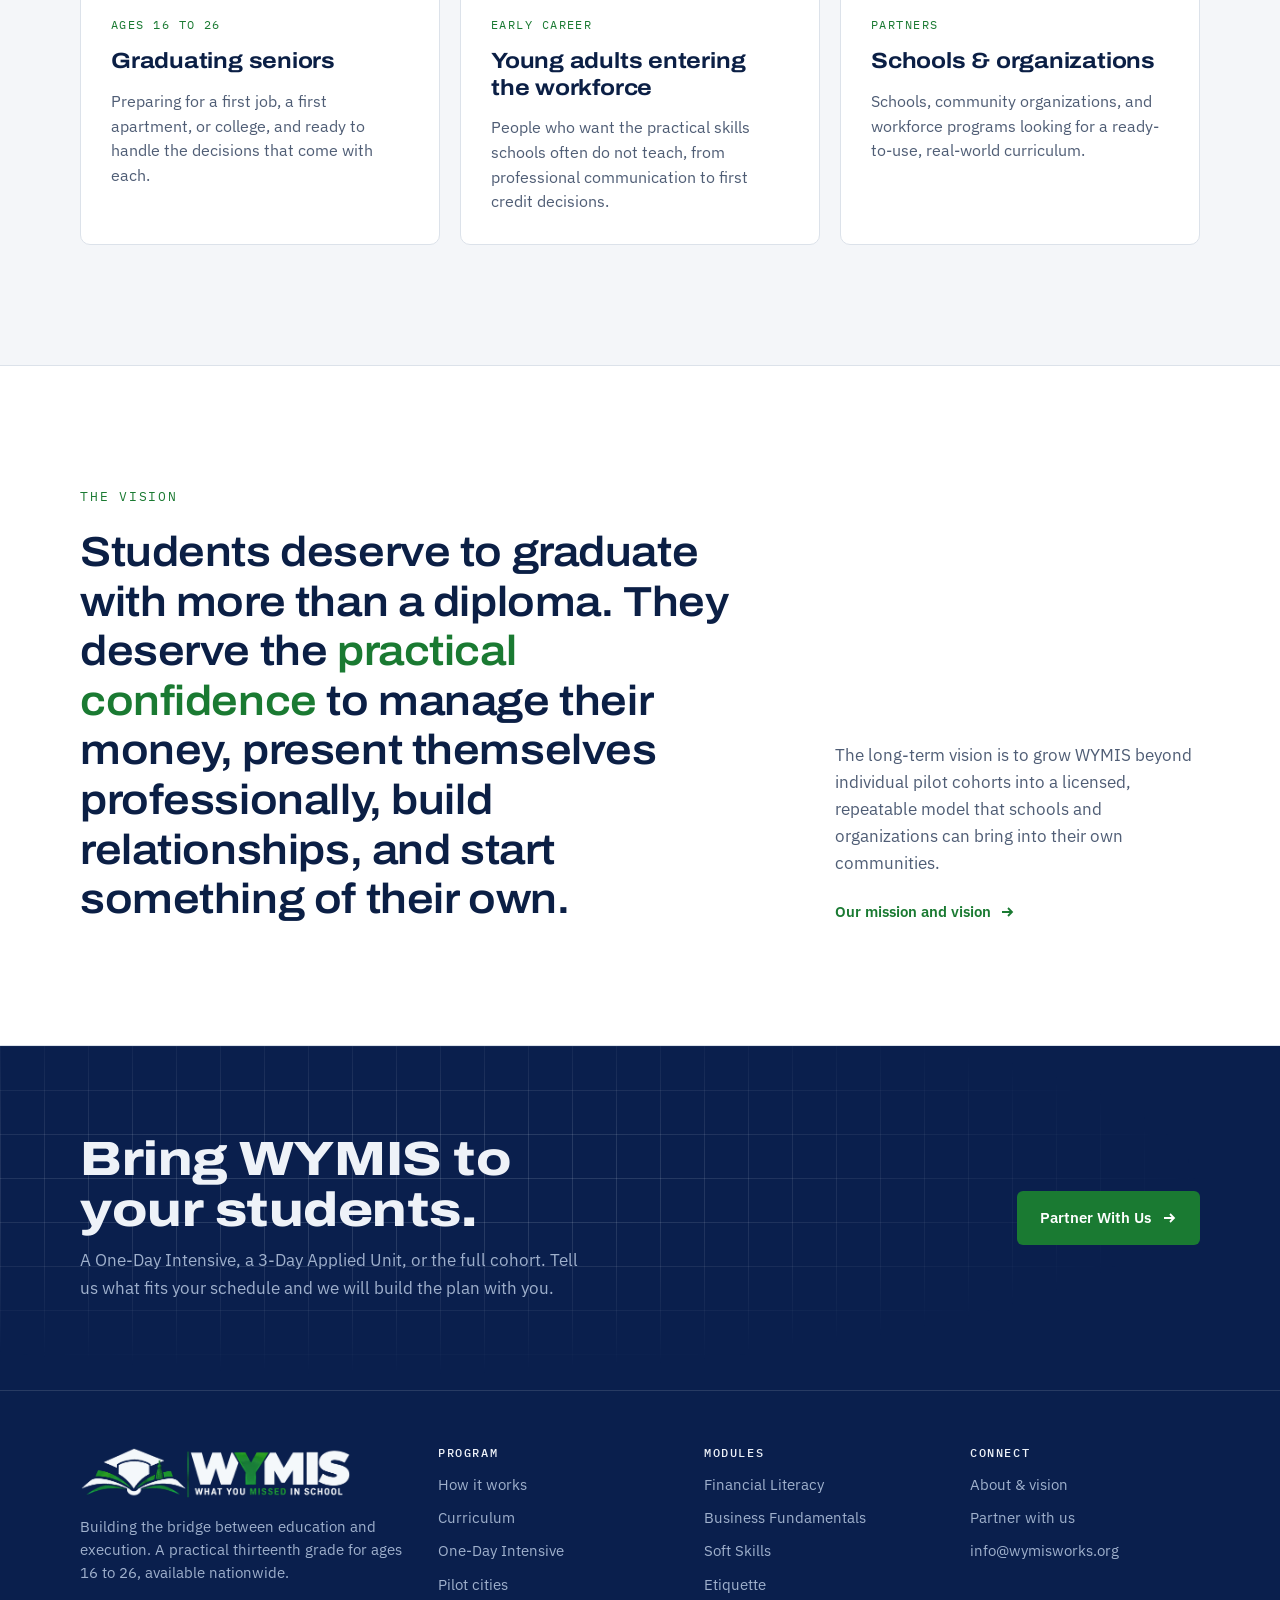
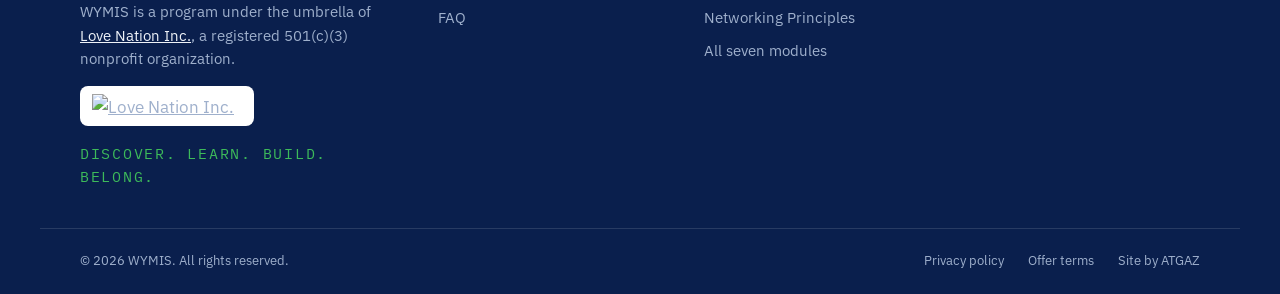
==== commit eec70c26: "Add $100 senior offer disclosure and offer terms page Reframe the Phoenix perk as a deposit into a G" ====
--- a/index.html
+++ b/index.html
@@ -36,8 +36,8 @@
 <link rel="preconnect" href="https://fonts.gstatic.com" crossorigin>
 <link rel="preconnect" href="https://images.unsplash.com">
 <link rel="stylesheet" href="https://fonts.googleapis.com/css2?family=Archivo:wdth,wght@112..125,500..800&family=IBM+Plex+Sans:wght@400;500;600&family=IBM+Plex+Mono:wght@400;500&display=swap">
-<link rel="stylesheet" href="assets/css/site.css?v=21bbc6a3">
-<script type="application/ld+json">{"@context":"https://schema.org","@graph":[{"@type":"EducationalOrganization","@id":"https://wymisworks.org/#org","name":"WYMIS","alternateName":"What You Missed In School","url":"https://wymisworks.org/","logo":{"@type":"ImageObject","url":"https://wymisworks.org/assets/img/brand/icon-512.png","width":512,"height":512},"image":"https://wymisworks.org/assets/img/og/wymis-og.png","email":"info@wymisworks.org","description":"WYMIS (What You Missed In School) is a cohort-based “thirteenth grade” workforce readiness and life skills program for ages 16 to 26.","founder":{"@id":"https://wymisworks.org/about#barry-jackson"},"slogan":"Building the bridge between education and execution","parentOrganization":{"@type":"NGO","name":"Love Nation Inc.","nonprofitStatus":"Nonprofit501c3","url":"https://lovenationministries.org/","logo":"https://img1.wsimg.com/isteam/ip/a3d9029a-ee77-4795-b8c1-e567b129ffc1/Love%20Nation%20Without%20Slogan%20Transparent%20bg.svg","address":{"@type":"PostalAddress","streetAddress":"1141 East Glendale Avenue","addressLocality":"Phoenix","addressRegion":"AZ","postalCode":"85020","addressCountry":"US"}},"areaServed":[{"@type":"Country","name":"United States"},{"@type":"City","name":"Phoenix","containedInPlace":{"@type":"State","name":"Arizona"}},{"@type":"City","name":"Las Vegas","containedInPlace":{"@type":"State","name":"Nevada"}},{"@type":"City","name":"Memphis","containedInPlace":{"@type":"State","name":"Tennessee"}}],"knowsAbout":["Financial Literacy","Business Fundamentals","Soft Skills","Etiquette","Networking Principles","AI and Technology","Branding and Marketing","Workforce readiness","Life skills education"]},{"@type":"WebSite","@id":"https://wymisworks.org/#website","url":"https://wymisworks.org/","name":"WYMIS","alternateName":"What You Missed In School","publisher":{"@id":"https://wymisworks.org/#org"},"inLanguage":"en-US"},{"@type":"WebPage","@id":"https://wymisworks.org/#webpage","url":"https://wymisworks.org/","name":"WYMIS: What You Missed In School | Life Skills Program","description":"WYMIS bridges education and execution: a practical thirteenth grade for ages 16 to 26 in financial literacy, soft skills, networking, AI, and more.","isPartOf":{"@id":"https://wymisworks.org/#website"},"about":{"@id":"https://wymisworks.org/#org"},"primaryImageOfPage":"https://wymisworks.org/assets/img/og/wymis-og.png","inLanguage":"en-US","dateModified":"2026-10-20"}]}</script>
+<link rel="stylesheet" href="assets/css/site.css?v=b229b7a8">
+<script type="application/ld+json">{"@context":"https://schema.org","@graph":[{"@type":"EducationalOrganization","@id":"https://wymisworks.org/#org","name":"WYMIS","alternateName":"What You Missed In School","url":"https://wymisworks.org/","logo":{"@type":"ImageObject","url":"https://wymisworks.org/assets/img/brand/icon-512.png","width":512,"height":512},"image":"https://wymisworks.org/assets/img/og/wymis-og.png","email":"info@wymisworks.org","description":"WYMIS (What You Missed In School) is a cohort-based “thirteenth grade” workforce readiness and life skills program for ages 16 to 26.","founder":{"@id":"https://wymisworks.org/about#barry-jackson"},"slogan":"Building the bridge between education and execution","parentOrganization":{"@type":"NGO","name":"Love Nation Inc.","nonprofitStatus":"Nonprofit501c3","url":"https://lovenationministries.org/","logo":"https://img1.wsimg.com/isteam/ip/a3d9029a-ee77-4795-b8c1-e567b129ffc1/Love%20Nation%20Without%20Slogan%20Transparent%20bg.svg","address":{"@type":"PostalAddress","streetAddress":"1141 East Glendale Avenue","addressLocality":"Phoenix","addressRegion":"AZ","postalCode":"85020","addressCountry":"US"}},"areaServed":[{"@type":"Country","name":"United States"},{"@type":"City","name":"Phoenix","containedInPlace":{"@type":"State","name":"Arizona"}},{"@type":"City","name":"Las Vegas","containedInPlace":{"@type":"State","name":"Nevada"}},{"@type":"City","name":"Memphis","containedInPlace":{"@type":"State","name":"Tennessee"}}],"knowsAbout":["Financial Literacy","Business Fundamentals","Soft Skills","Etiquette","Networking Principles","AI and Technology","Branding and Marketing","Workforce readiness","Life skills education"]},{"@type":"WebSite","@id":"https://wymisworks.org/#website","url":"https://wymisworks.org/","name":"WYMIS","alternateName":"What You Missed In School","publisher":{"@id":"https://wymisworks.org/#org"},"inLanguage":"en-US"},{"@type":"WebPage","@id":"https://wymisworks.org/#webpage","url":"https://wymisworks.org/","name":"WYMIS: What You Missed In School | Life Skills Program","description":"WYMIS bridges education and execution: a practical thirteenth grade for ages 16 to 26 in financial literacy, soft skills, networking, AI, and more.","isPartOf":{"@id":"https://wymisworks.org/#website"},"about":{"@id":"https://wymisworks.org/#org"},"primaryImageOfPage":"https://wymisworks.org/assets/img/og/wymis-og.png","inLanguage":"en-US","dateModified":"2026-10-21"}]}</script>
 </head>
 <body>
 <a class="skip" href="#main">Skip to content</a>
@@ -258,9 +258,9 @@
   </div>
   <div class="wrap foot-bot">
     <span>&copy; <span id="year">2026</span> WYMIS. All rights reserved.</span>
-    <span class="foot-links"><a href="privacy">Privacy policy</a><span>Site by <a href="https://atgaz.com" target="_blank" rel="noopener">ATGAZ<span class="sr-only"> (opens in a new tab)</span></a></span></span>
+    <span class="foot-links"><a href="privacy">Privacy policy</a><a href="offer-terms">Offer terms</a><span>Site by <a href="https://atgaz.com" target="_blank" rel="noopener">ATGAZ<span class="sr-only"> (opens in a new tab)</span></a></span></span>
   </div>
 </footer>
-<script src="assets/js/site.js?v=5b7d6753" defer></script>
+<script src="assets/js/site.js?v=da3c6352" defer></script>
 </body>
 </html>
--- a/assets/css/site.css
+++ b/assets/css/site.css
@@ -566,7 +566,11 @@
 .check input{width:18px;height:18px;margin-top:2px;flex:none;accent-color:var(--accent)}
 @media (max-width:520px){.guardian-grid{grid-template-columns:1fr}}
 .field label.check{font-family:var(--f-body);font-size:14.5px;letter-spacing:0;text-transform:none;color:var(--on-navy);line-height:1.45}
-.event-perk{margin:0;padding:10px 12px;border-radius:var(--r);background:color-mix(in srgb,var(--accent) 12%,transparent);border:1px solid color-mix(in srgb,var(--accent) 40%,transparent);font-size:14.5px;font-weight:600;color:var(--accent-ink)}
+.event-perk{margin:0;display:grid;gap:6px;padding:10px 12px;border-radius:var(--r);background:color-mix(in srgb,var(--accent) 12%,transparent);border:1px solid color-mix(in srgb,var(--accent) 40%,transparent);font-size:14.5px;font-weight:600;color:var(--accent-ink)}
+.event-perk p{margin:0}
+.event-perk .perk-note{font-size:12.5px;font-weight:400;line-height:1.45}
+.event-perk .perk-note a{color:inherit;text-decoration:underline;font-weight:600}
+.guardian-note a{color:inherit;text-decoration:underline}
 .event-flyer{margin:0;display:flex;flex-wrap:wrap;gap:6px 10px;font-size:14px}
 .event-flyer a{color:var(--accent-ink);font-weight:600}
 .event-flyer span{color:var(--muted)}
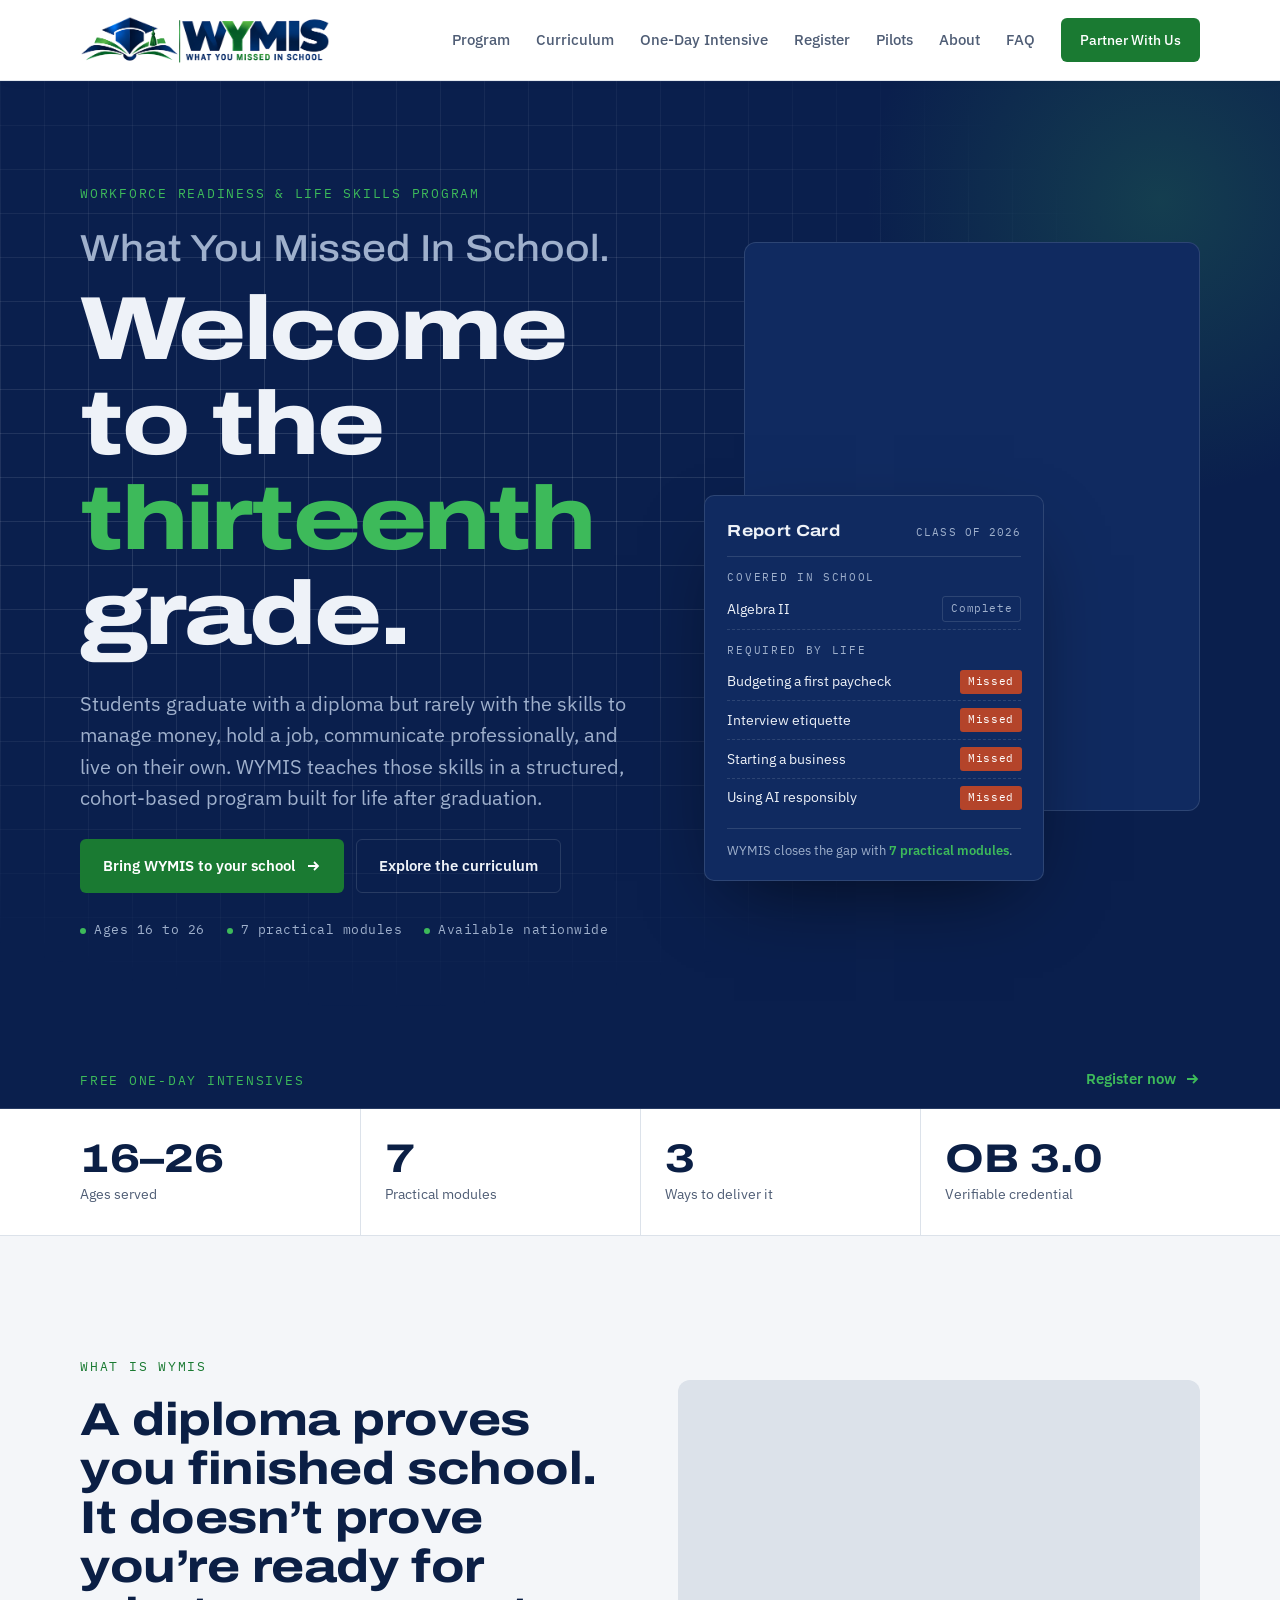
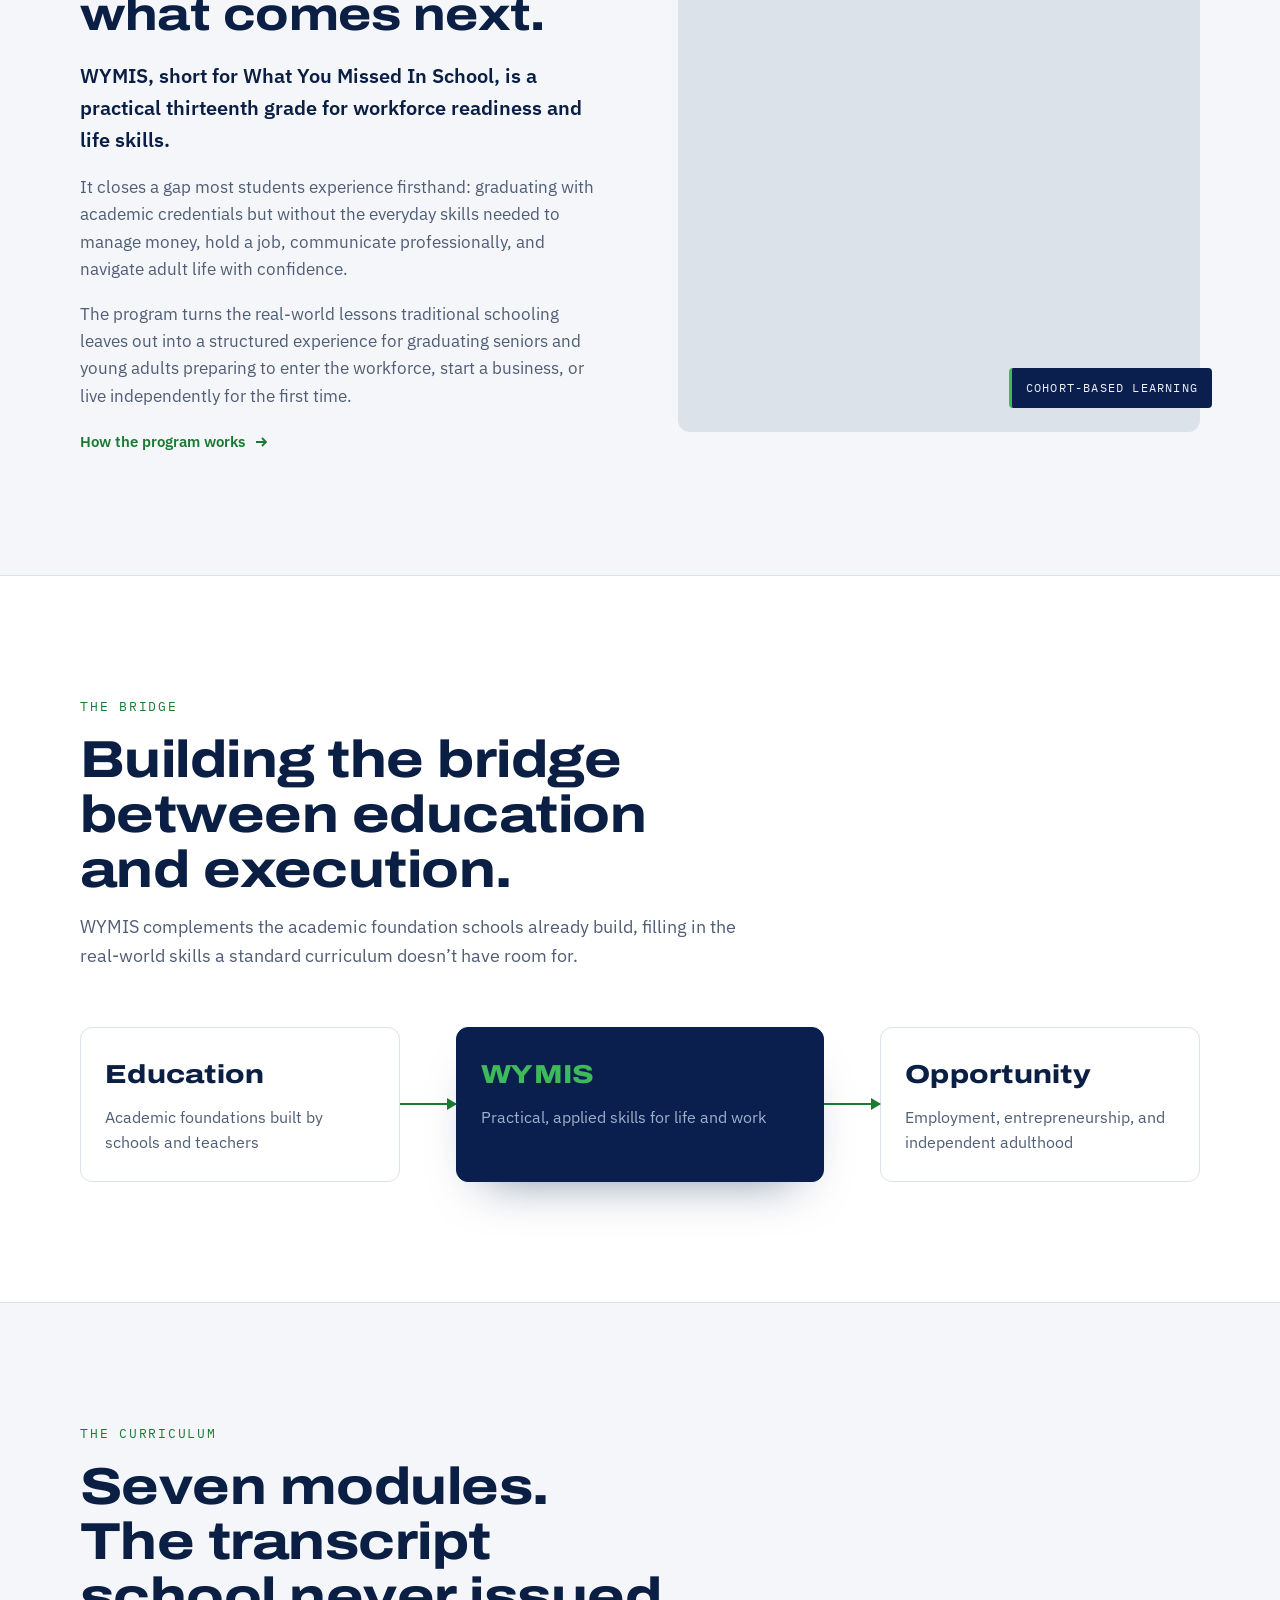
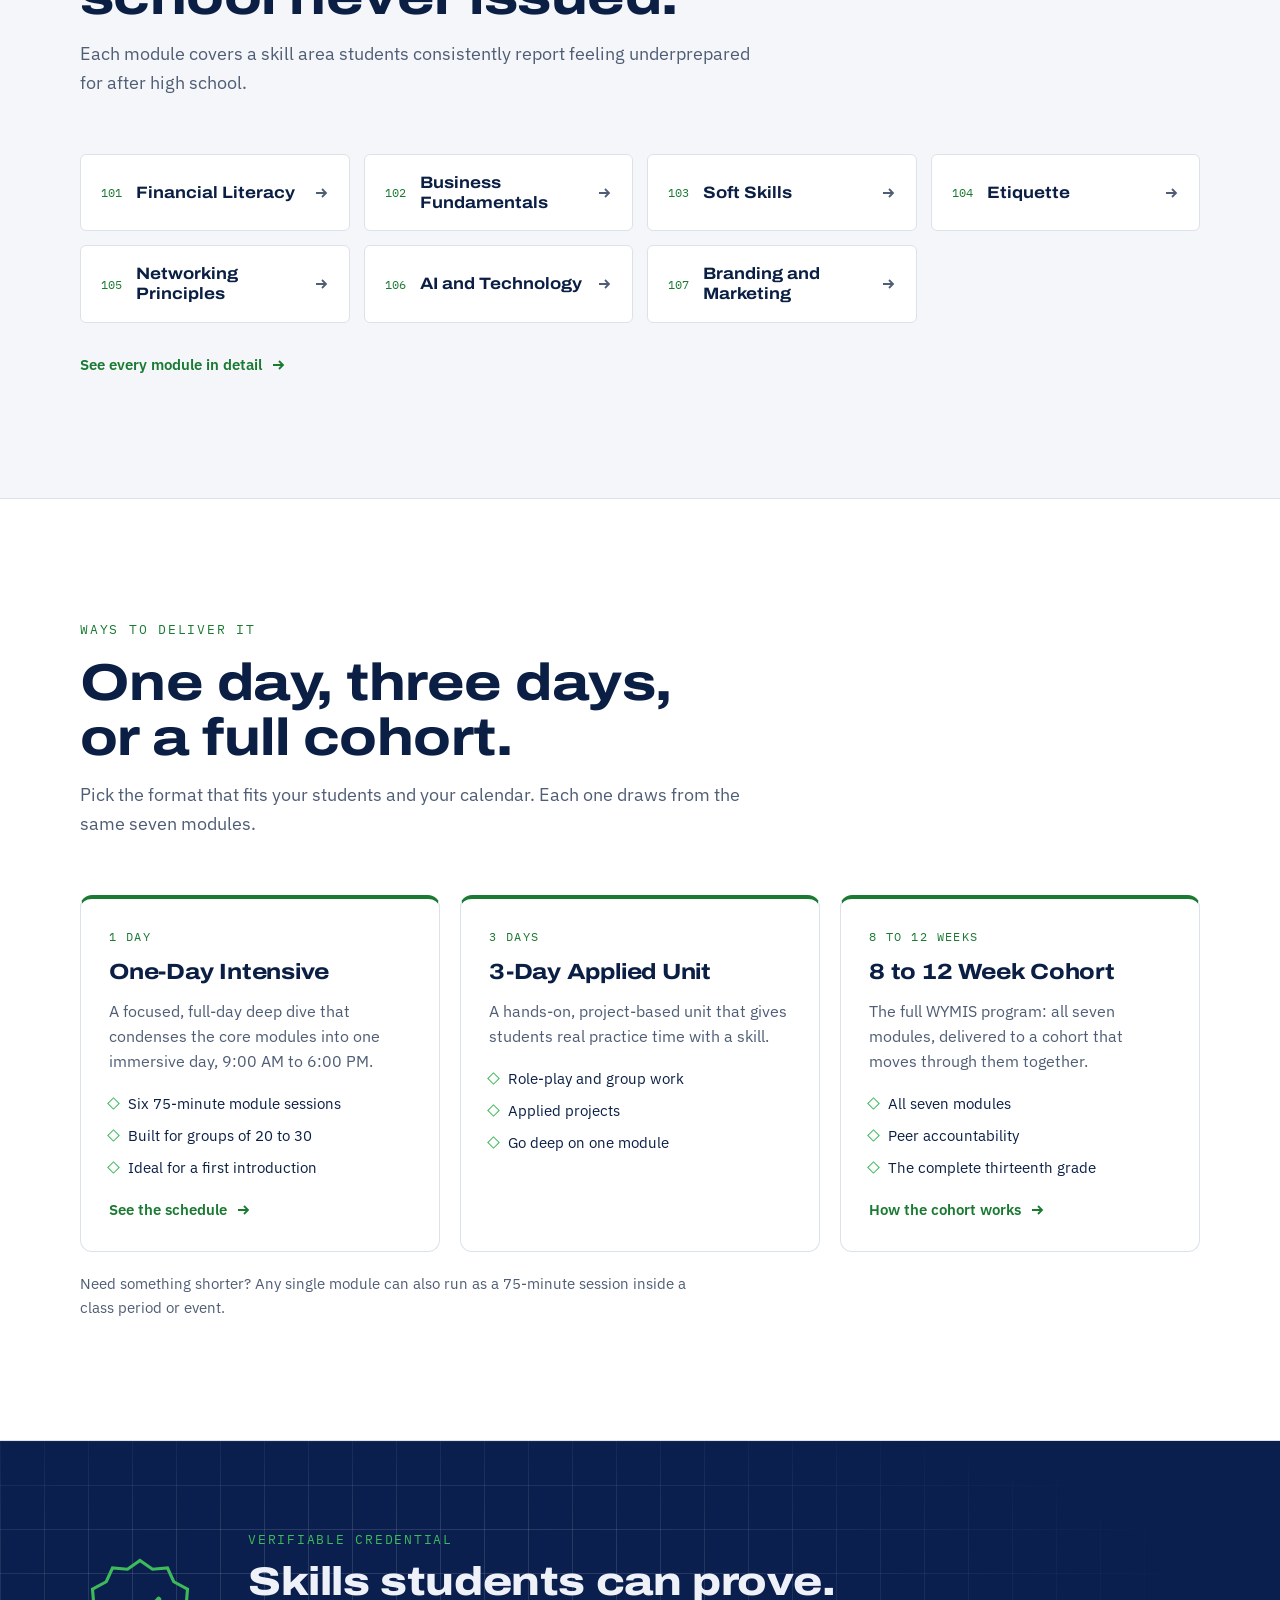
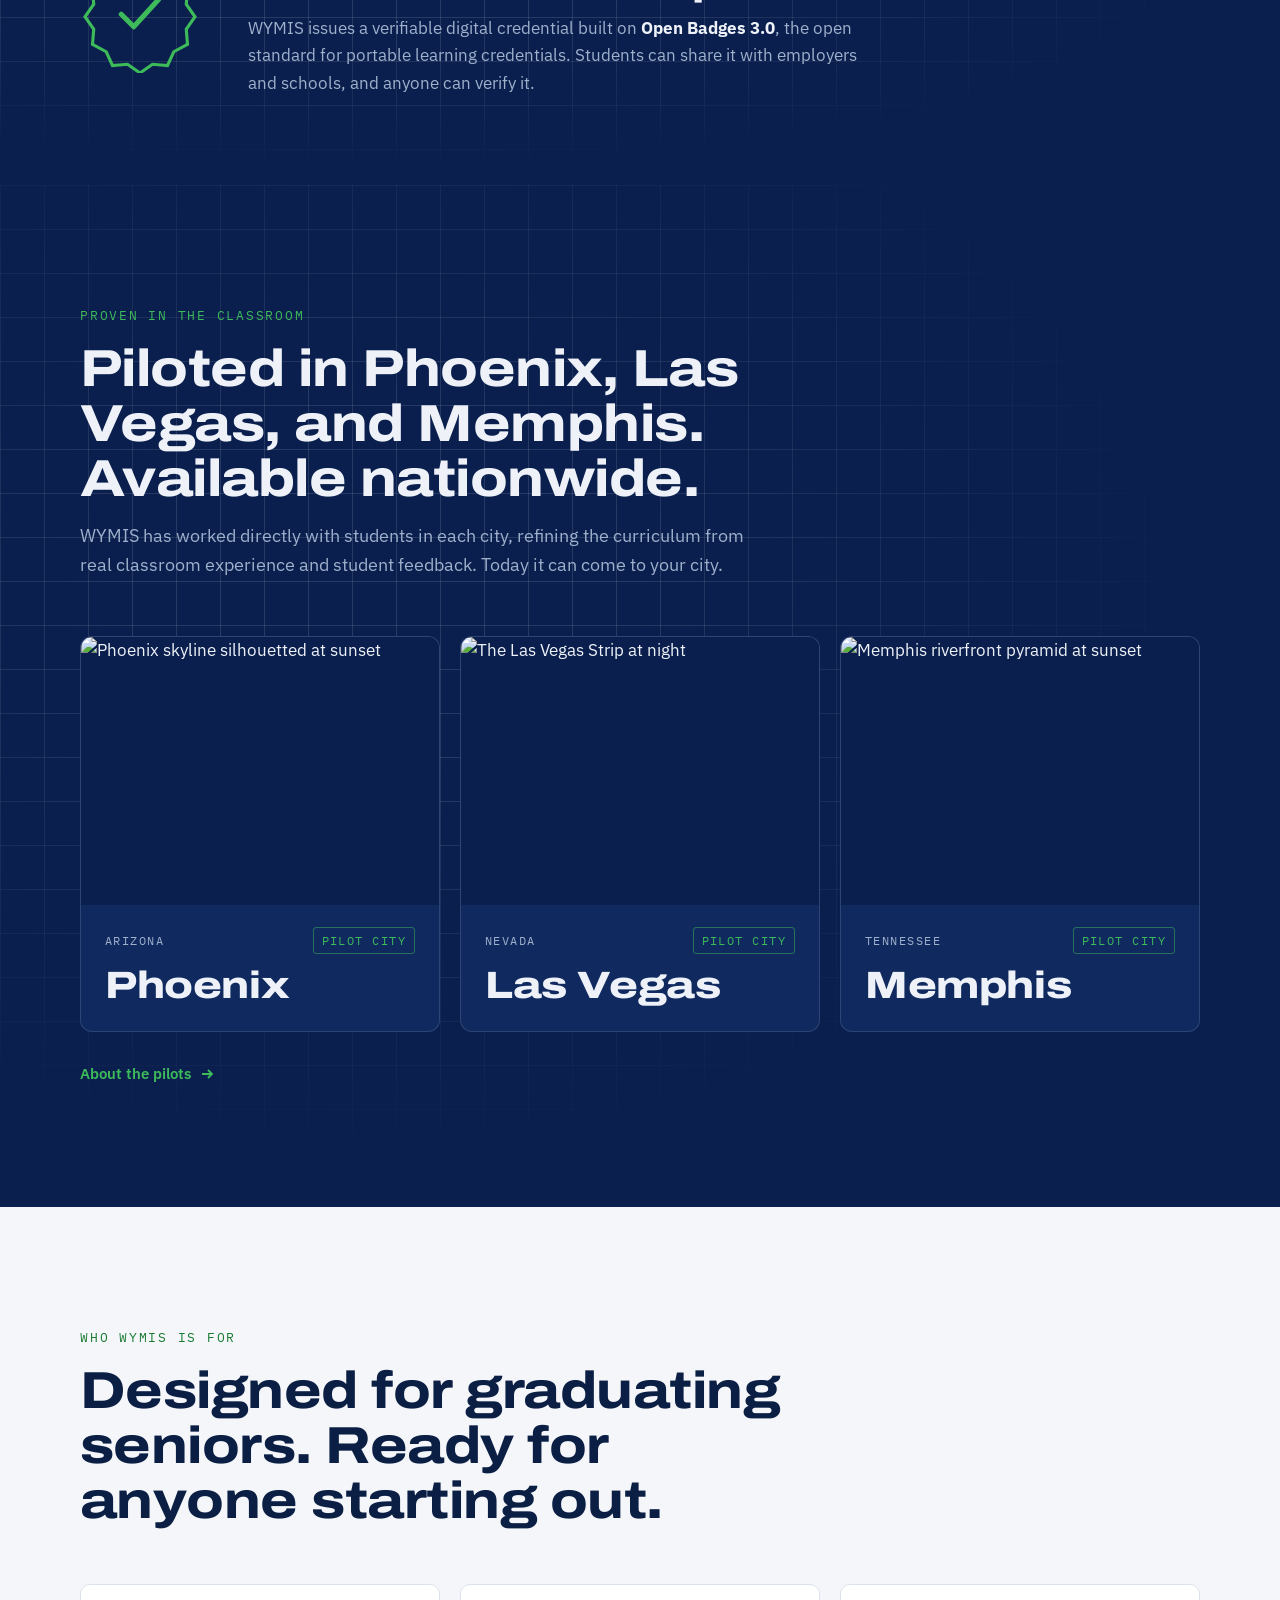
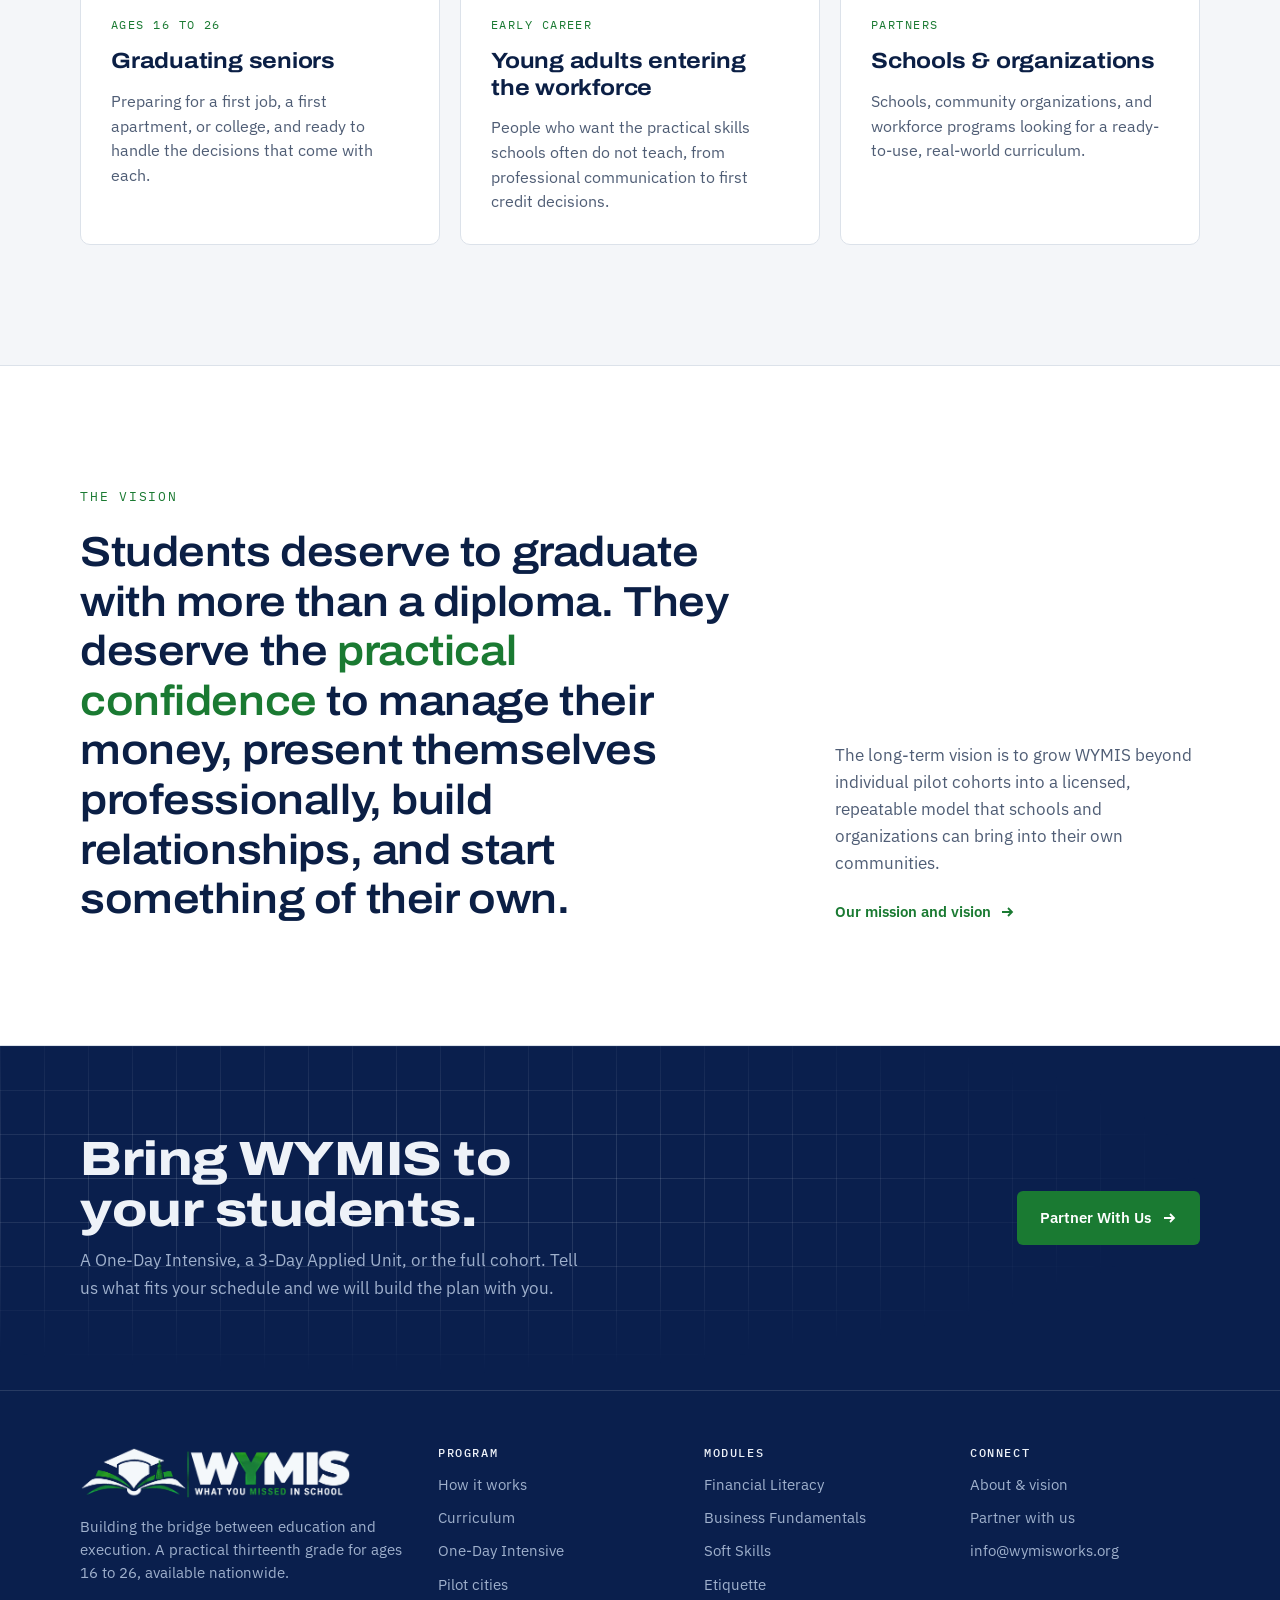
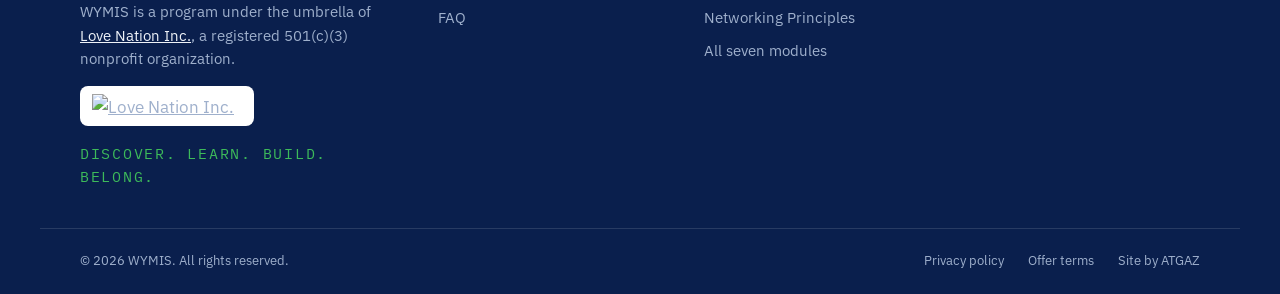
==== commit 87c95601: "Phoenix registration: ask which group the student is coming with Options: Heritage Headquarters, Jus" ====
--- a/index.html
+++ b/index.html
@@ -36,11 +36,14 @@
 <link rel="preconnect" href="https://fonts.gstatic.com" crossorigin>
 <link rel="preconnect" href="https://images.unsplash.com">
 <link rel="stylesheet" href="https://fonts.googleapis.com/css2?family=Archivo:wdth,wght@112..125,500..800&family=IBM+Plex+Sans:wght@400;500;600&family=IBM+Plex+Mono:wght@400;500&display=swap">
-<link rel="stylesheet" href="assets/css/site.css?v=b229b7a8">
-<script type="application/ld+json">{"@context":"https://schema.org","@graph":[{"@type":"EducationalOrganization","@id":"https://wymisworks.org/#org","name":"WYMIS","alternateName":"What You Missed In School","url":"https://wymisworks.org/","logo":{"@type":"ImageObject","url":"https://wymisworks.org/assets/img/brand/icon-512.png","width":512,"height":512},"image":"https://wymisworks.org/assets/img/og/wymis-og.png","email":"info@wymisworks.org","description":"WYMIS (What You Missed In School) is a cohort-based “thirteenth grade” workforce readiness and life skills program for ages 16 to 26.","founder":{"@id":"https://wymisworks.org/about#barry-jackson"},"slogan":"Building the bridge between education and execution","parentOrganization":{"@type":"NGO","name":"Love Nation Inc.","nonprofitStatus":"Nonprofit501c3","url":"https://lovenationministries.org/","logo":"https://img1.wsimg.com/isteam/ip/a3d9029a-ee77-4795-b8c1-e567b129ffc1/Love%20Nation%20Without%20Slogan%20Transparent%20bg.svg","address":{"@type":"PostalAddress","streetAddress":"1141 East Glendale Avenue","addressLocality":"Phoenix","addressRegion":"AZ","postalCode":"85020","addressCountry":"US"}},"areaServed":[{"@type":"Country","name":"United States"},{"@type":"City","name":"Phoenix","containedInPlace":{"@type":"State","name":"Arizona"}},{"@type":"City","name":"Las Vegas","containedInPlace":{"@type":"State","name":"Nevada"}},{"@type":"City","name":"Memphis","containedInPlace":{"@type":"State","name":"Tennessee"}}],"knowsAbout":["Financial Literacy","Business Fundamentals","Soft Skills","Etiquette","Networking Principles","AI and Technology","Branding and Marketing","Workforce readiness","Life skills education"]},{"@type":"WebSite","@id":"https://wymisworks.org/#website","url":"https://wymisworks.org/","name":"WYMIS","alternateName":"What You Missed In School","publisher":{"@id":"https://wymisworks.org/#org"},"inLanguage":"en-US"},{"@type":"WebPage","@id":"https://wymisworks.org/#webpage","url":"https://wymisworks.org/","name":"WYMIS: What You Missed In School | Life Skills Program","description":"WYMIS bridges education and execution: a practical thirteenth grade for ages 16 to 26 in financial literacy, soft skills, networking, AI, and more.","isPartOf":{"@id":"https://wymisworks.org/#website"},"about":{"@id":"https://wymisworks.org/#org"},"primaryImageOfPage":"https://wymisworks.org/assets/img/og/wymis-og.png","inLanguage":"en-US","dateModified":"2026-10-21"}]}</script>
+<link rel="stylesheet" href="assets/css/site.css?v=12113d2c">
+<script type="application/ld+json">{"@context":"https://schema.org","@graph":[{"@type":"EducationalOrganization","@id":"https://wymisworks.org/#org","name":"WYMIS","alternateName":"What You Missed In School","url":"https://wymisworks.org/","logo":{"@type":"ImageObject","url":"https://wymisworks.org/assets/img/brand/icon-512.png","width":512,"height":512},"image":"https://wymisworks.org/assets/img/og/wymis-og.png","email":"info@wymisworks.org","description":"WYMIS (What You Missed In School) is a cohort-based “thirteenth grade” workforce readiness and life skills program for ages 16 to 26.","founder":{"@id":"https://wymisworks.org/about#barry-jackson"},"slogan":"Building the bridge between education and execution","parentOrganization":{"@type":"NGO","name":"Love Nation Inc.","nonprofitStatus":"Nonprofit501c3","url":"https://lovenationministries.org/","logo":"https://img1.wsimg.com/isteam/ip/a3d9029a-ee77-4795-b8c1-e567b129ffc1/Love%20Nation%20Without%20Slogan%20Transparent%20bg.svg","address":{"@type":"PostalAddress","streetAddress":"1141 East Glendale Avenue","addressLocality":"Phoenix","addressRegion":"AZ","postalCode":"85020","addressCountry":"US"}},"areaServed":[{"@type":"Country","name":"United States"},{"@type":"City","name":"Phoenix","containedInPlace":{"@type":"State","name":"Arizona"}},{"@type":"City","name":"Las Vegas","containedInPlace":{"@type":"State","name":"Nevada"}},{"@type":"City","name":"Memphis","containedInPlace":{"@type":"State","name":"Tennessee"}}],"knowsAbout":["Financial Literacy","Business Fundamentals","Soft Skills","Etiquette","Networking Principles","AI and Technology","Branding and Marketing","Workforce readiness","Life skills education"]},{"@type":"WebSite","@id":"https://wymisworks.org/#website","url":"https://wymisworks.org/","name":"WYMIS","alternateName":"What You Missed In School","publisher":{"@id":"https://wymisworks.org/#org"},"inLanguage":"en-US"},{"@type":"WebPage","@id":"https://wymisworks.org/#webpage","url":"https://wymisworks.org/","name":"WYMIS: What You Missed In School | Life Skills Program","description":"WYMIS bridges education and execution: a practical thirteenth grade for ages 16 to 26 in financial literacy, soft skills, networking, AI, and more.","isPartOf":{"@id":"https://wymisworks.org/#website"},"about":{"@id":"https://wymisworks.org/#org"},"primaryImageOfPage":"https://wymisworks.org/assets/img/og/wymis-og.png","inLanguage":"en-US","dateModified":"2026-10-22"}]}</script>
 </head>
 <body>
 <a class="skip" href="#main">Skip to content</a>
+<div class="promo" id="promo" role="region" aria-label="Upcoming One-Day Intensive">
+  <div class="wrap promo-in"><a class="promo-link" href="register?event=phoenix-2026-10-24#register" data-date="2026-10-24"><span class="promo-tag">Free</span><span class="promo-text"><b>WYMIS One-Day Intensive</b> in Phoenix, AZ: Sat, Oct 24<span class="promo-sub">, ages 16 to 26</span></span><span class="promo-cta">Register now <svg viewBox="0 0 16 16" fill="none" stroke="currentColor" stroke-width="1.8" aria-hidden="true"><path d="M3 8h10M9 4l4 4-4 4"/></svg></span></a><a class="promo-link" href="register?event=memphis-2026-11-07#register" data-date="2026-11-07" hidden><span class="promo-tag">Free</span><span class="promo-text"><b>WYMIS One-Day Intensive</b> in Memphis, TN: Sat, Nov 7<span class="promo-sub">, ages 16 to 26</span></span><span class="promo-cta">Register now <svg viewBox="0 0 16 16" fill="none" stroke="currentColor" stroke-width="1.8" aria-hidden="true"><path d="M3 8h10M9 4l4 4-4 4"/></svg></span></a><a class="promo-link" href="register?event=las-vegas-2026-12-05#register" data-date="2026-12-05" hidden><span class="promo-tag">Free</span><span class="promo-text"><b>WYMIS One-Day Intensive</b> in Las Vegas, NV: Sat, Dec 5<span class="promo-sub">, ages 16 to 26</span></span><span class="promo-cta">Register now <svg viewBox="0 0 16 16" fill="none" stroke="currentColor" stroke-width="1.8" aria-hidden="true"><path d="M3 8h10M9 4l4 4-4 4"/></svg></span></a></div>
+</div>
 <nav class="nav" aria-label="Main">
   <div class="wrap nav-in">
     <a class="brand" href="./" aria-label="WYMIS home"><picture><source srcset="assets/img/brand/wymis-logo.webp" type="image/webp"><img src="assets/img/brand/wymis-logo.png" alt="WYMIS: What You Missed In School" width="250" height="48" fetchpriority="high"></picture></a>
@@ -261,6 +264,6 @@
     <span class="foot-links"><a href="privacy">Privacy policy</a><a href="offer-terms">Offer terms</a><span>Site by <a href="https://atgaz.com" target="_blank" rel="noopener">ATGAZ<span class="sr-only"> (opens in a new tab)</span></a></span></span>
   </div>
 </footer>
-<script src="assets/js/site.js?v=da3c6352" defer></script>
+<script src="assets/js/site.js?v=014b8e34" defer></script>
 </body>
 </html>
--- a/assets/css/site.css
+++ b/assets/css/site.css
@@ -75,6 +75,18 @@
 .on-navy .link-arrow{color:var(--accent)}
 
 /* Nav */
+/* Promo banner above the nav: next upcoming One-Day Intensive */
+.promo{background:var(--navy);color:var(--on-navy);font-size:14px;line-height:1.4;border-bottom:1px solid color-mix(in srgb,var(--accent) 35%,transparent)}
+.promo[hidden]{display:none}
+.promo-in{display:flex;justify-content:center}
+.promo-link{display:flex;flex-wrap:wrap;align-items:center;justify-content:center;gap:6px 12px;padding:9px 0;color:inherit;text-decoration:none;text-align:center}
+.promo-link[hidden]{display:none}
+.promo-tag{font-family:var(--f-mono);font-size:11px;letter-spacing:.08em;text-transform:uppercase;padding:2px 8px;border-radius:999px;background:var(--accent);color:var(--navy);font-weight:600}
+.promo-text b{font-weight:600}
+.promo-cta{color:var(--accent);font-weight:600;white-space:nowrap;display:inline-flex;align-items:center;gap:4px}
+.promo-cta svg{width:14px;height:14px}
+.promo-link:hover .promo-cta,.promo-link:focus-visible .promo-cta{text-decoration:underline}
+@media (max-width:520px){.promo{font-size:13px}.promo-sub,.promo-tag{display:none}.promo-link{gap:2px 10px;padding:8px 0}}
 .nav{position:sticky;top:env(safe-area-inset-top,0px);z-index:50;background:color-mix(in srgb,var(--nav-bg) 95%,transparent);backdrop-filter:saturate(140%) blur(10px);-webkit-backdrop-filter:saturate(140%) blur(10px);border-bottom:1px solid var(--nav-line);color:var(--nav-fg);box-shadow:0 1px 12px -6px rgba(10,31,77,.18)}
 .nav-in{display:flex;align-items:center;justify-content:space-between;gap:24px;height:80px}
 .brand{display:flex;align-items:center;text-decoration:none;flex:none}
@@ -617,3 +629,4 @@
 .consent-facts span{color:var(--fg)}
 @media (max-width:520px){.consent-facts li{grid-template-columns:1fr;gap:2px}}
 .consent-alert.consent-ok{border-color:color-mix(in srgb,var(--ok) 60%,transparent);background:color-mix(in srgb,var(--ok) 12%,transparent)}
+#group-field[hidden]{display:none}
